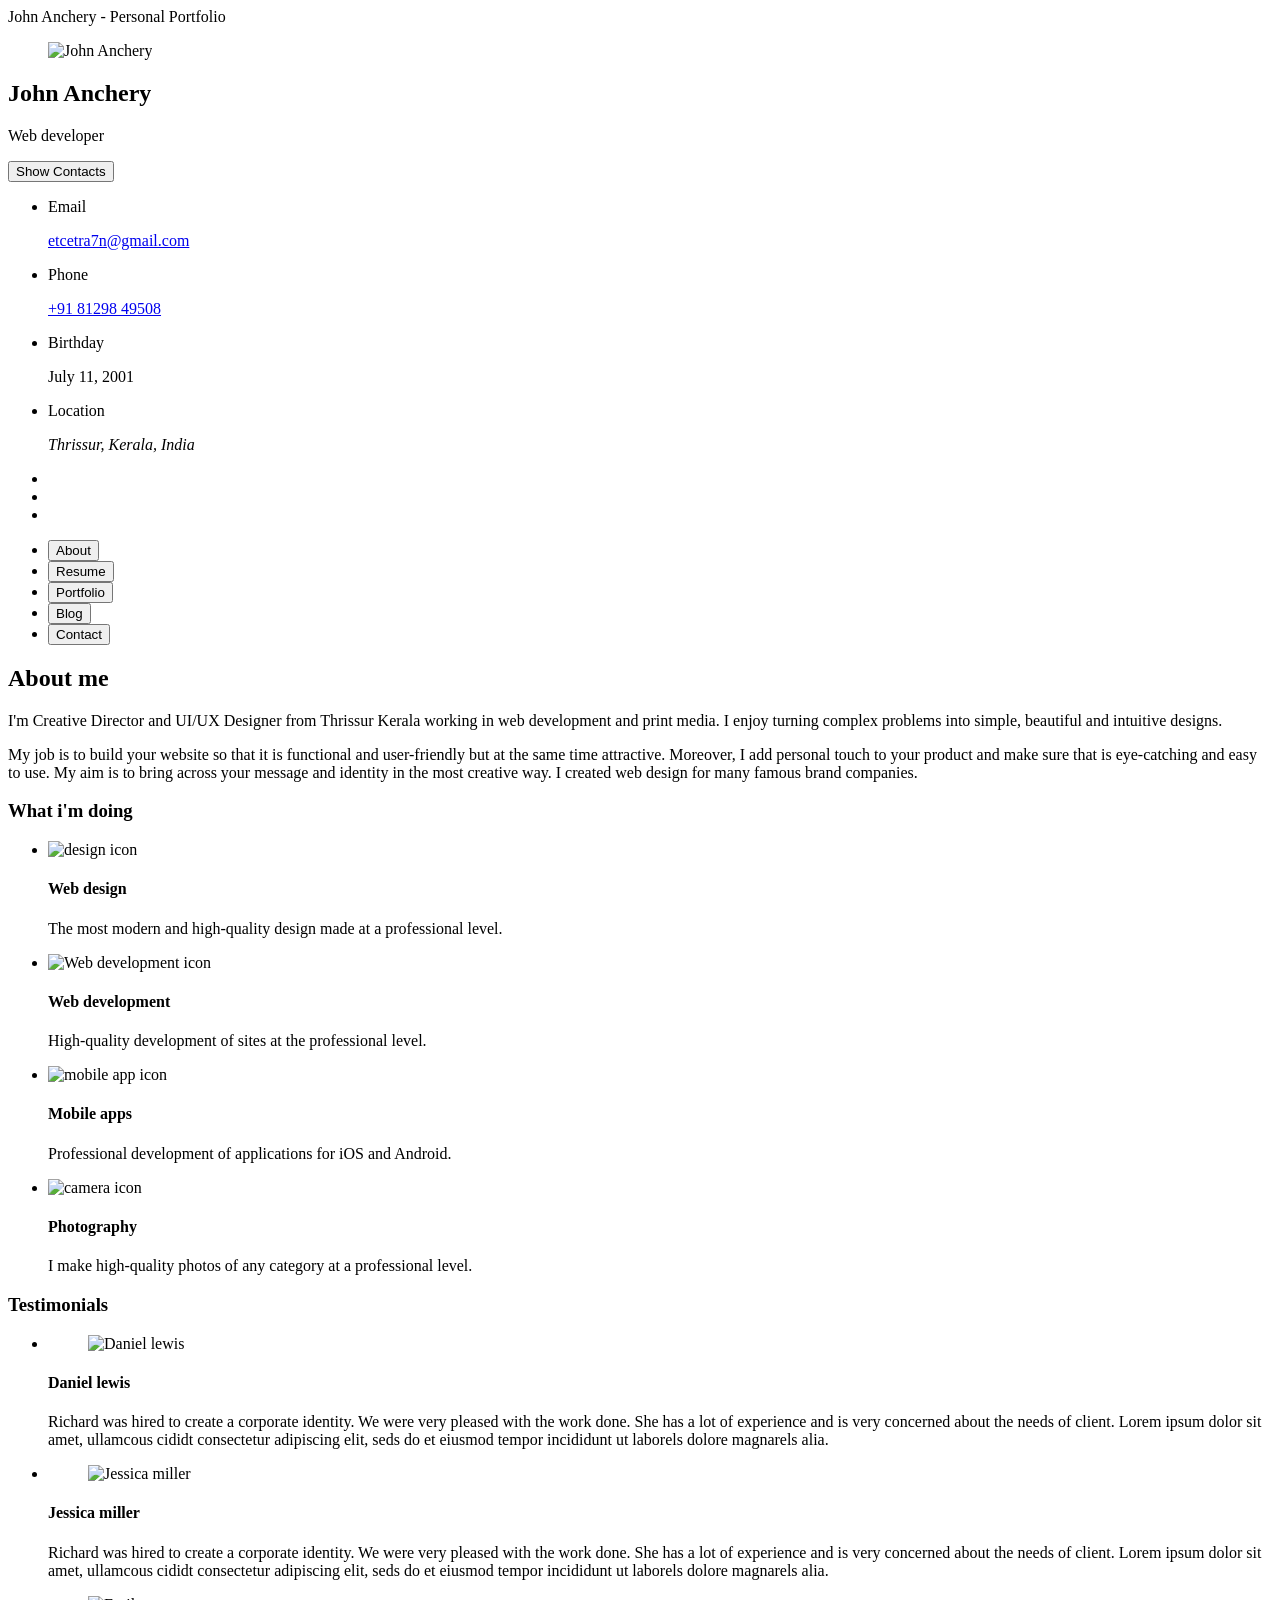
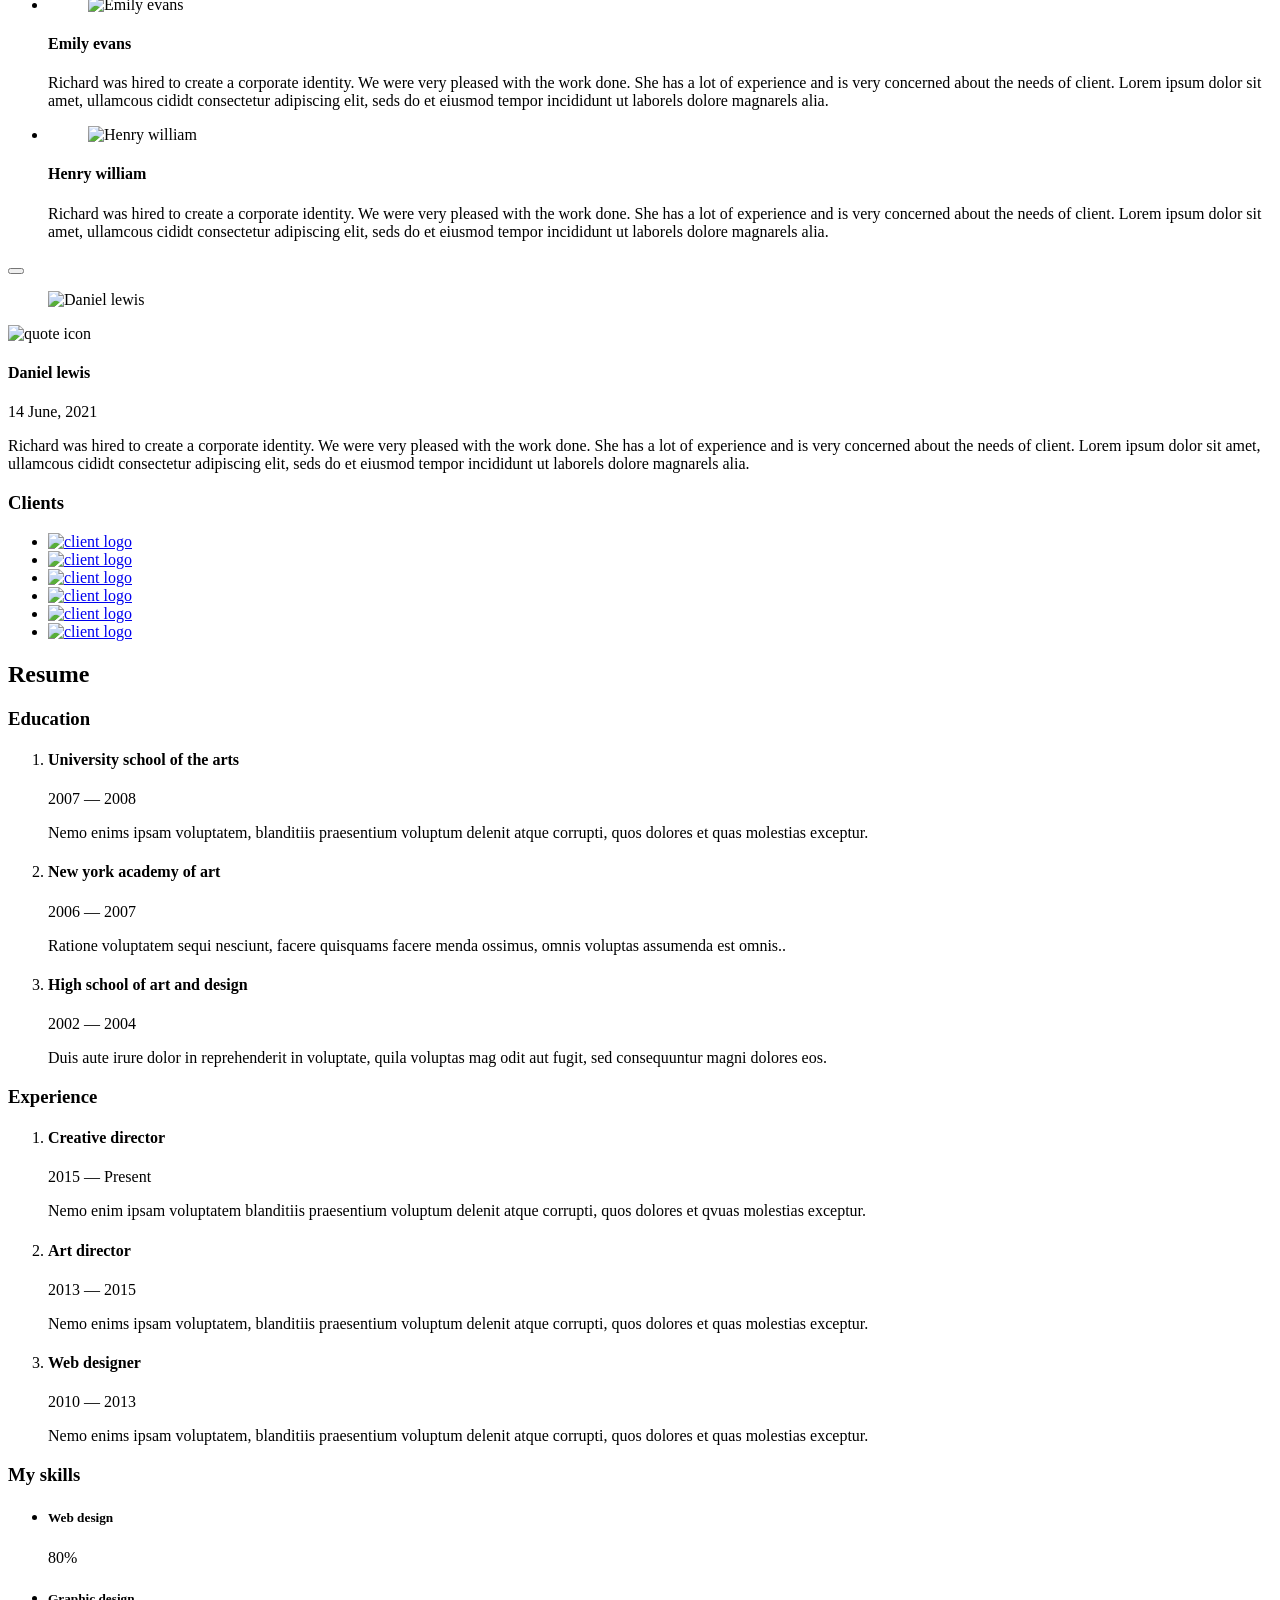
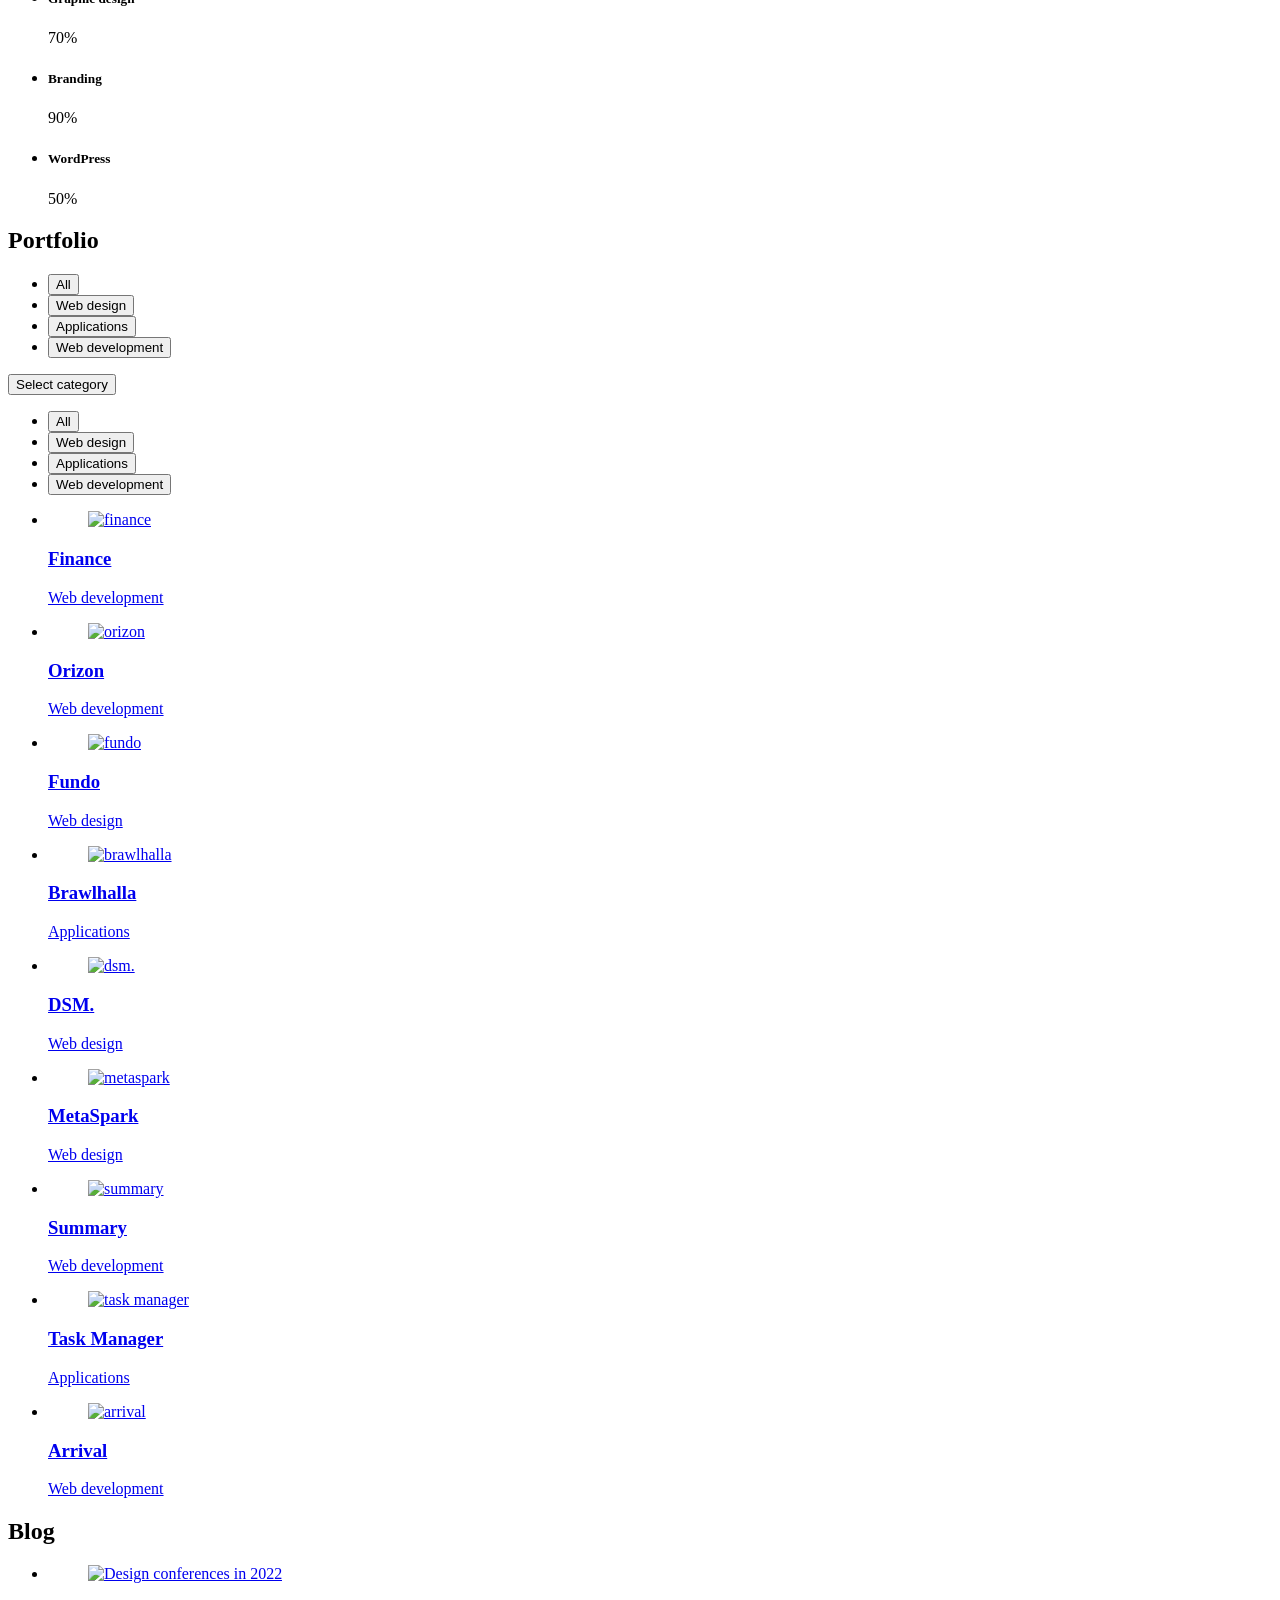
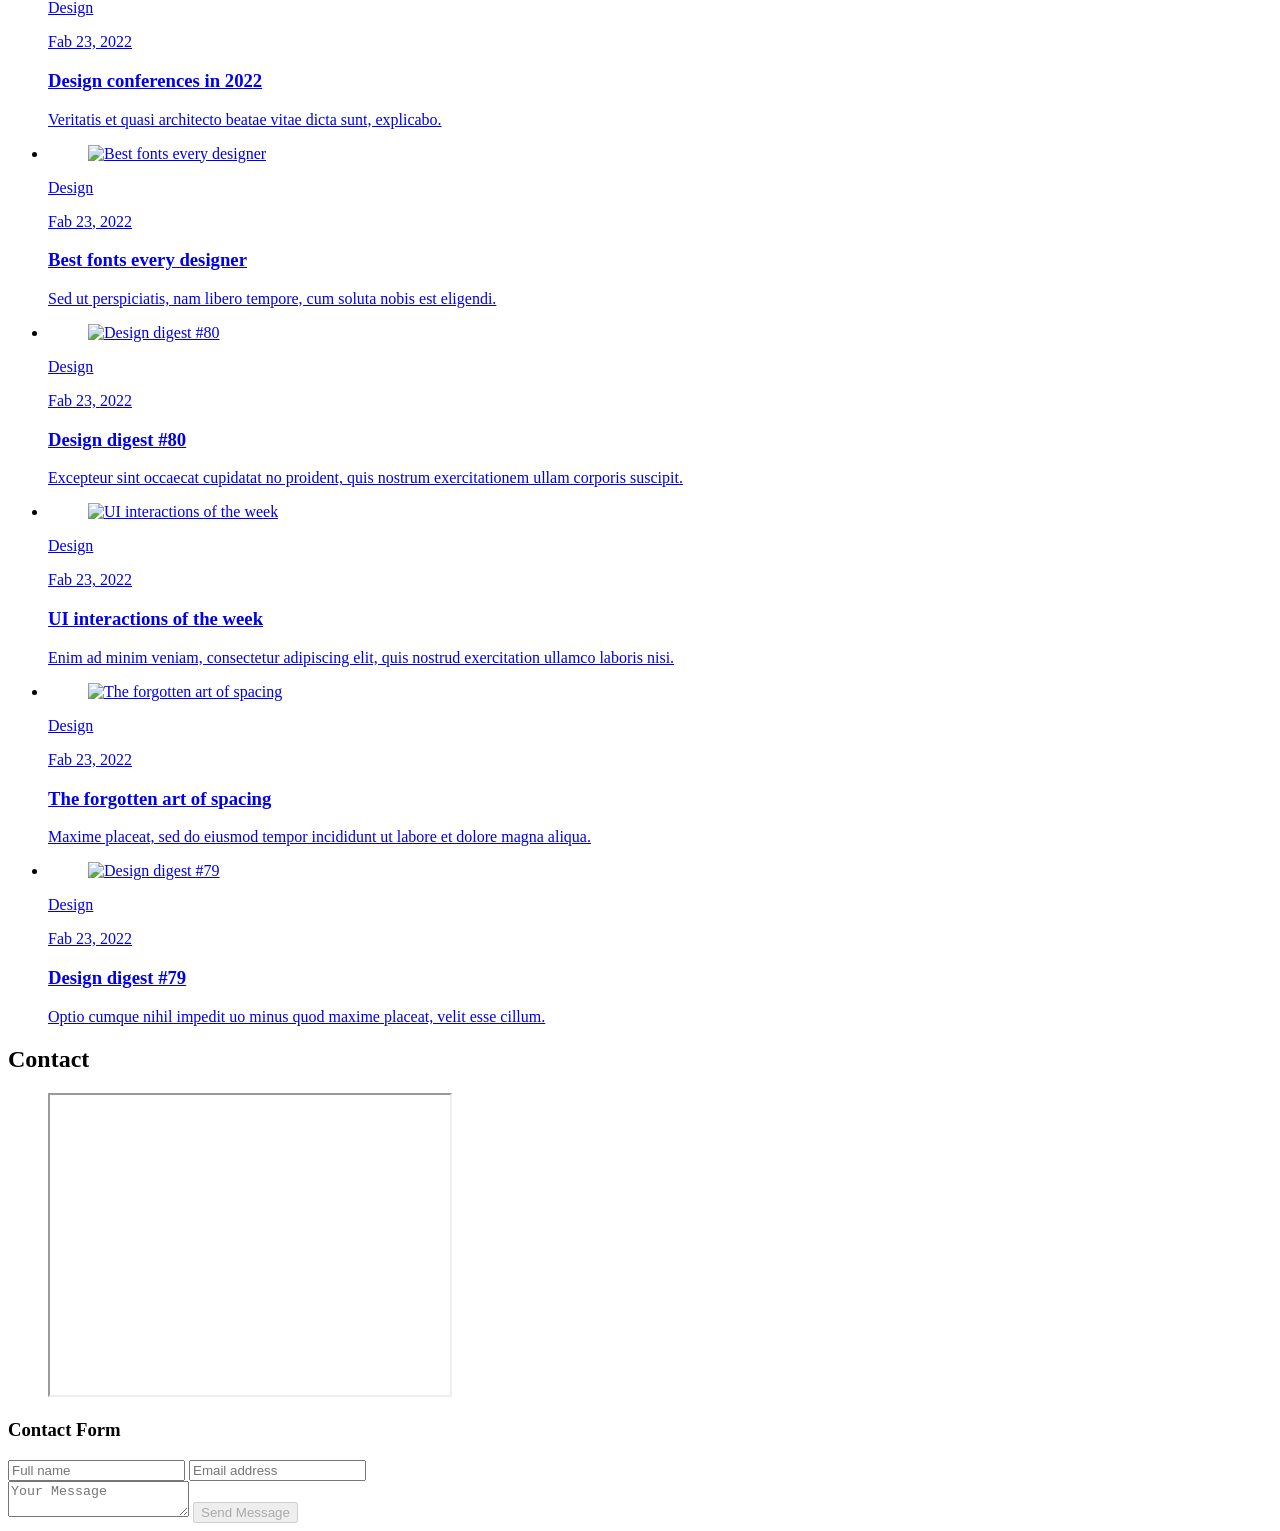
==== index.html @ 8bec283c "Update index.html" ====
<!DOCTYPE html>
<html lang="en">

<head>
  <meta charset="UTF-8">
  <meta http-equiv="X-UA-Compatible" content="IE=edge">
  <meta name="viewport" content="width=device-width, initial-scale=1.0">
  <meta name="keywords" content="John Anchery, Web developer in Thrissur, Web deveoper in Kerala"
  <title>John Anchery - Personal Portfolio</title>

  <!--
    - favicon
  -->
  <link rel="shortcut icon" href="./assets/images/logo.ico" type="image/x-icon">

  <!--
    - custom css link
  -->
  <link rel="stylesheet" href="./assets/css/style.css">

  <!--
    - google font link
  -->
  <link rel="preconnect" href="https://fonts.googleapis.com">
  <link rel="preconnect" href="https://fonts.gstatic.com" crossorigin>
  <link href="https://fonts.googleapis.com/css2?family=Poppins:wght@300;400;500;600&display=swap" rel="stylesheet">
</head>

<body>

  <!--
    - #MAIN
  -->

  <main>

    <!--
      - #SIDEBAR
    -->

    <aside class="sidebar" data-sidebar>

      <div class="sidebar-info">

        <figure class="avatar-box">
          <img src="./assets/images/my-avatar.png" alt="John Anchery" width="80">
        </figure>

        <div class="info-content">
          <h1 class="name" title="Richard hanrick">John Anchery</h1>

          <p class="title">Web developer</p>
        </div>

        <button class="info_more-btn" data-sidebar-btn>
          <span>Show Contacts</span>

          <ion-icon name="chevron-down"></ion-icon>
        </button>

      </div>

      <div class="sidebar-info_more">

        <div class="separator"></div>

        <ul class="contacts-list">

          <li class="contact-item">

            <div class="icon-box">
              <ion-icon name="mail-outline"></ion-icon>
            </div>

            <div class="contact-info">
              <p class="contact-title">Email</p>

              <a href="mailto:richard@example.com" class="contact-link">etcetra7n@gmail.com</a>
            </div>

          </li>

          <li class="contact-item">

            <div class="icon-box">
              <ion-icon name="phone-portrait-outline"></ion-icon>
            </div>

            <div class="contact-info">
              <p class="contact-title">Phone</p>

              <a href="tel:+12133522795" class="contact-link">+91 81298 49508</a>
            </div>

          </li>

          <li class="contact-item">

            <div class="icon-box">
              <ion-icon name="calendar-outline"></ion-icon>
            </div>

            <div class="contact-info">
              <p class="contact-title">Birthday</p>

              <time datetime="1982-06-23">July 11, 2001</time>
            </div>

          </li>

          <li class="contact-item">

            <div class="icon-box">
              <ion-icon name="location-outline"></ion-icon>
            </div>

            <div class="contact-info">
              <p class="contact-title">Location</p>

              <address>Thrissur, Kerala, India</address>
            </div>

          </li>

        </ul>

        <div class="separator"></div>

        <ul class="social-list">

          <li class="social-item">
            <a href="#" class="social-link">
              <ion-icon name="logo-facebook"></ion-icon>
            </a>
          </li>

          <li class="social-item">
            <a href="https://x.com/etcetra7n" class="social-link">
              <ion-icon name="logo-twitter"></ion-icon>
            </a>
          </li>

          <li class="social-item">
            <a href="https://instagram.com/etcetra7n" class="social-link">
              <ion-icon name="logo-instagram"></ion-icon>
            </a>
          </li>

        </ul>

      </div>

    </aside>





    <!--
      - #main-content
    -->

    <div class="main-content">

      <!--
        - #NAVBAR
      -->

      <nav class="navbar">

        <ul class="navbar-list">

          <li class="navbar-item">
            <button class="navbar-link  active" data-nav-link>About</button>
          </li>

          <li class="navbar-item">
            <button class="navbar-link" data-nav-link>Resume</button>
          </li>

          <li class="navbar-item">
            <button class="navbar-link" data-nav-link>Portfolio</button>
          </li>

          <li class="navbar-item">
            <button class="navbar-link" data-nav-link>Blog</button>
          </li>

          <li class="navbar-item">
            <button class="navbar-link" data-nav-link>Contact</button>
          </li>

        </ul>

      </nav>





      <!--
        - #ABOUT
      -->

      <article class="about  active" data-page="about">

        <header>
          <h2 class="h2 article-title">About me</h2>
        </header>

        <section class="about-text">
          <p>
            I'm Creative Director and UI/UX Designer from Thrissur Kerala working in web development and print media.
            I enjoy
            turning complex problems into simple, beautiful and intuitive designs.
          </p>

          <p>
            My job is to build your website so that it is functional and user-friendly but at the same time attractive.
            Moreover, I
            add personal touch to your product and make sure that is eye-catching and easy to use. My aim is to bring
            across your
            message and identity in the most creative way. I created web design for many famous brand companies.
          </p>
        </section>


        <!--
          - service
        -->

        <section class="service">

          <h3 class="h3 service-title">What i'm doing</h3>

          <ul class="service-list">

            <li class="service-item">

              <div class="service-icon-box">
                <img src="./assets/images/icon-design.svg
                " alt="design icon" width="40">
              </div>

              <div class="service-content-box">
                <h4 class="h4 service-item-title">Web design</h4>

                <p class="service-item-text">
                  The most modern and high-quality design made at a professional level.
                </p>
              </div>

            </li>

            <li class="service-item">

              <div class="service-icon-box">
                <img src="./assets/images/icon-dev.svg" alt="Web development icon" width="40">
              </div>

              <div class="service-content-box">
                <h4 class="h4 service-item-title">Web development</h4>

                <p class="service-item-text">
                  High-quality development of sites at the professional level.
                </p>
              </div>

            </li>

            <li class="service-item">

              <div class="service-icon-box">
                <img src="./assets/images/icon-app.svg" alt="mobile app icon" width="40">
              </div>

              <div class="service-content-box">
                <h4 class="h4 service-item-title">Mobile apps</h4>

                <p class="service-item-text">
                  Professional development of applications for iOS and Android.
                </p>
              </div>

            </li>

            <li class="service-item">

              <div class="service-icon-box">
                <img src="./assets/images/icon-photo.svg" alt="camera icon" width="40">
              </div>

              <div class="service-content-box">
                <h4 class="h4 service-item-title">Photography</h4>

                <p class="service-item-text">
                  I make high-quality photos of any category at a professional level.
                </p>
              </div>

            </li>

          </ul>

        </section>


        <!--
          - testimonials
        -->

        <section class="testimonials">

          <h3 class="h3 testimonials-title">Testimonials</h3>

          <ul class="testimonials-list has-scrollbar">

            <li class="testimonials-item">
              <div class="content-card" data-testimonials-item>

                <figure class="testimonials-avatar-box">
                  <img src="./assets/images/avatar-1.png" alt="Daniel lewis" width="60" data-testimonials-avatar>
                </figure>

                <h4 class="h4 testimonials-item-title" data-testimonials-title>Daniel lewis</h4>

                <div class="testimonials-text" data-testimonials-text>
                  <p>
                    Richard was hired to create a corporate identity. We were very pleased with the work done. She has a
                    lot of experience
                    and is very concerned about the needs of client. Lorem ipsum dolor sit amet, ullamcous cididt
                    consectetur adipiscing
                    elit, seds do et eiusmod tempor incididunt ut laborels dolore magnarels alia.
                  </p>
                </div>

              </div>
            </li>

            <li class="testimonials-item">
              <div class="content-card" data-testimonials-item>

                <figure class="testimonials-avatar-box">
                  <img src="./assets/images/avatar-2.png" alt="Jessica miller" width="60" data-testimonials-avatar>
                </figure>

                <h4 class="h4 testimonials-item-title" data-testimonials-title>Jessica miller</h4>

                <div class="testimonials-text" data-testimonials-text>
                  <p>
                    Richard was hired to create a corporate identity. We were very pleased with the work done. She has a
                    lot of experience
                    and is very concerned about the needs of client. Lorem ipsum dolor sit amet, ullamcous cididt
                    consectetur adipiscing
                    elit, seds do et eiusmod tempor incididunt ut laborels dolore magnarels alia.
                  </p>
                </div>

              </div>
            </li>

            <li class="testimonials-item">
              <div class="content-card" data-testimonials-item>

                <figure class="testimonials-avatar-box">
                  <img src="./assets/images/avatar-3.png" alt="Emily evans" width="60" data-testimonials-avatar>
                </figure>

                <h4 class="h4 testimonials-item-title" data-testimonials-title>Emily evans</h4>

                <div class="testimonials-text" data-testimonials-text>
                  <p>
                    Richard was hired to create a corporate identity. We were very pleased with the work done. She has a
                    lot of experience
                    and is very concerned about the needs of client. Lorem ipsum dolor sit amet, ullamcous cididt
                    consectetur adipiscing
                    elit, seds do et eiusmod tempor incididunt ut laborels dolore magnarels alia.
                  </p>
                </div>

              </div>
            </li>

            <li class="testimonials-item">
              <div class="content-card" data-testimonials-item>

                <figure class="testimonials-avatar-box">
                  <img src="./assets/images/avatar-4.png" alt="Henry william" width="60" data-testimonials-avatar>
                </figure>

                <h4 class="h4 testimonials-item-title" data-testimonials-title>Henry william</h4>

                <div class="testimonials-text" data-testimonials-text>
                  <p>
                    Richard was hired to create a corporate identity. We were very pleased with the work done. She has a
                    lot of experience
                    and is very concerned about the needs of client. Lorem ipsum dolor sit amet, ullamcous cididt
                    consectetur adipiscing
                    elit, seds do et eiusmod tempor incididunt ut laborels dolore magnarels alia.
                  </p>
                </div>

              </div>
            </li>

          </ul>

        </section>


        <!--
          - testimonials modal
        -->

        <div class="modal-container" data-modal-container>

          <div class="overlay" data-overlay></div>

          <section class="testimonials-modal">

            <button class="modal-close-btn" data-modal-close-btn>
              <ion-icon name="close-outline"></ion-icon>
            </button>

            <div class="modal-img-wrapper">
              <figure class="modal-avatar-box">
                <img src="./assets/images/avatar-1.png" alt="Daniel lewis" width="80" data-modal-img>
              </figure>

              <img src="./assets/images/icon-quote.svg" alt="quote icon">
            </div>

            <div class="modal-content">

              <h4 class="h3 modal-title" data-modal-title>Daniel lewis</h4>

              <time datetime="2021-06-14">14 June, 2021</time>

              <div data-modal-text>
                <p>
                  Richard was hired to create a corporate identity. We were very pleased with the work done. She has a
                  lot of experience
                  and is very concerned about the needs of client. Lorem ipsum dolor sit amet, ullamcous cididt
                  consectetur adipiscing
                  elit, seds do et eiusmod tempor incididunt ut laborels dolore magnarels alia.
                </p>
              </div>

            </div>

          </section>

        </div>


        <!--
          - clients
        -->

        <section class="clients">

          <h3 class="h3 clients-title">Clients</h3>

          <ul class="clients-list has-scrollbar">

            <li class="clients-item">
              <a href="#">
                <img src="./assets/images/logo-1-color.png" alt="client logo">
              </a>
            </li>

            <li class="clients-item">
              <a href="#">
                <img src="./assets/images/logo-2-color.png" alt="client logo">
              </a>
            </li>

            <li class="clients-item">
              <a href="#">
                <img src="./assets/images/logo-3-color.png" alt="client logo">
              </a>
            </li>

            <li class="clients-item">
              <a href="#">
                <img src="./assets/images/logo-4-color.png" alt="client logo">
              </a>
            </li>

            <li class="clients-item">
              <a href="#">
                <img src="./assets/images/logo-5-color.png" alt="client logo">
              </a>
            </li>

            <li class="clients-item">
              <a href="#">
                <img src="./assets/images/logo-6-color.png" alt="client logo">
              </a>
            </li>

          </ul>

        </section>

      </article>





      <!--
        - #RESUME
      -->

      <article class="resume" data-page="resume">

        <header>
          <h2 class="h2 article-title">Resume</h2>
        </header>

        <section class="timeline">

          <div class="title-wrapper">
            <div class="icon-box">
              <ion-icon name="book-outline"></ion-icon>
            </div>

            <h3 class="h3">Education</h3>
          </div>

          <ol class="timeline-list">

            <li class="timeline-item">

              <h4 class="h4 timeline-item-title">University school of the arts</h4>

              <span>2007 — 2008</span>

              <p class="timeline-text">
                Nemo enims ipsam voluptatem, blanditiis praesentium voluptum delenit atque corrupti, quos dolores et
                quas molestias
                exceptur.
              </p>

            </li>

            <li class="timeline-item">

              <h4 class="h4 timeline-item-title">New york academy of art</h4>

              <span>2006 — 2007</span>

              <p class="timeline-text">
                Ratione voluptatem sequi nesciunt, facere quisquams facere menda ossimus, omnis voluptas assumenda est
                omnis..
              </p>

            </li>

            <li class="timeline-item">

              <h4 class="h4 timeline-item-title">High school of art and design</h4>

              <span>2002 — 2004</span>

              <p class="timeline-text">
                Duis aute irure dolor in reprehenderit in voluptate, quila voluptas mag odit aut fugit, sed consequuntur
                magni dolores
                eos.
              </p>

            </li>

          </ol>

        </section>

        <section class="timeline">

          <div class="title-wrapper">
            <div class="icon-box">
              <ion-icon name="book-outline"></ion-icon>
            </div>

            <h3 class="h3">Experience</h3>
          </div>

          <ol class="timeline-list">

            <li class="timeline-item">

              <h4 class="h4 timeline-item-title">Creative director</h4>

              <span>2015 — Present</span>

              <p class="timeline-text">
                Nemo enim ipsam voluptatem blanditiis praesentium voluptum delenit atque corrupti, quos dolores et qvuas
                molestias
                exceptur.
              </p>

            </li>

            <li class="timeline-item">

              <h4 class="h4 timeline-item-title">Art director</h4>

              <span>2013 — 2015</span>

              <p class="timeline-text">
                Nemo enims ipsam voluptatem, blanditiis praesentium voluptum delenit atque corrupti, quos dolores et
                quas molestias
                exceptur.
              </p>

            </li>

            <li class="timeline-item">

              <h4 class="h4 timeline-item-title">Web designer</h4>

              <span>2010 — 2013</span>

              <p class="timeline-text">
                Nemo enims ipsam voluptatem, blanditiis praesentium voluptum delenit atque corrupti, quos dolores et
                quas molestias
                exceptur.
              </p>

            </li>

          </ol>

        </section>

        <section class="skill">

          <h3 class="h3 skills-title">My skills</h3>

          <ul class="skills-list content-card">

            <li class="skills-item">

              <div class="title-wrapper">
                <h5 class="h5">Web design</h5>
                <data value="80">80%</data>
              </div>

              <div class="skill-progress-bg">
                <div class="skill-progress-fill" style="width: 80%;"></div>
              </div>

            </li>

            <li class="skills-item">

              <div class="title-wrapper">
                <h5 class="h5">Graphic design</h5>
                <data value="70">70%</data>
              </div>

              <div class="skill-progress-bg">
                <div class="skill-progress-fill" style="width: 70%;"></div>
              </div>

            </li>

            <li class="skills-item">

              <div class="title-wrapper">
                <h5 class="h5">Branding</h5>
                <data value="90">90%</data>
              </div>

              <div class="skill-progress-bg">
                <div class="skill-progress-fill" style="width: 90%;"></div>
              </div>

            </li>

            <li class="skills-item">

              <div class="title-wrapper">
                <h5 class="h5">WordPress</h5>
                <data value="50">50%</data>
              </div>

              <div class="skill-progress-bg">
                <div class="skill-progress-fill" style="width: 50%;"></div>
              </div>

            </li>

          </ul>

        </section>

      </article>





      <!--
        - #PORTFOLIO
      -->

      <article class="portfolio" data-page="portfolio">

        <header>
          <h2 class="h2 article-title">Portfolio</h2>
        </header>

        <section class="projects">

          <ul class="filter-list">

            <li class="filter-item">
              <button class="active" data-filter-btn>All</button>
            </li>

            <li class="filter-item">
              <button data-filter-btn>Web design</button>
            </li>

            <li class="filter-item">
              <button data-filter-btn>Applications</button>
            </li>

            <li class="filter-item">
              <button data-filter-btn>Web development</button>
            </li>

          </ul>

          <div class="filter-select-box">

            <button class="filter-select" data-select>

              <div class="select-value" data-selecct-value>Select category</div>

              <div class="select-icon">
                <ion-icon name="chevron-down"></ion-icon>
              </div>

            </button>

            <ul class="select-list">

              <li class="select-item">
                <button data-select-item>All</button>
              </li>

              <li class="select-item">
                <button data-select-item>Web design</button>
              </li>

              <li class="select-item">
                <button data-select-item>Applications</button>
              </li>

              <li class="select-item">
                <button data-select-item>Web development</button>
              </li>

            </ul>

          </div>

          <ul class="project-list">

            <li class="project-item  active" data-filter-item data-category="web development">
              <a href="#">

                <figure class="project-img">
                  <div class="project-item-icon-box">
                    <ion-icon name="eye-outline"></ion-icon>
                  </div>

                  <img src="./assets/images/project-1.jpg" alt="finance" loading="lazy">
                </figure>

                <h3 class="project-title">Finance</h3>

                <p class="project-category">Web development</p>

              </a>
            </li>

            <li class="project-item  active" data-filter-item data-category="web development">
              <a href="#">

                <figure class="project-img">
                  <div class="project-item-icon-box">
                    <ion-icon name="eye-outline"></ion-icon>
                  </div>

                  <img src="./assets/images/project-2.png" alt="orizon" loading="lazy">
                </figure>

                <h3 class="project-title">Orizon</h3>

                <p class="project-category">Web development</p>

              </a>
            </li>

            <li class="project-item  active" data-filter-item data-category="web design">
              <a href="#">

                <figure class="project-img">
                  <div class="project-item-icon-box">
                    <ion-icon name="eye-outline"></ion-icon>
                  </div>

                  <img src="./assets/images/project-3.jpg" alt="fundo" loading="lazy">
                </figure>

                <h3 class="project-title">Fundo</h3>

                <p class="project-category">Web design</p>

              </a>
            </li>

            <li class="project-item  active" data-filter-item data-category="applications">
              <a href="#">

                <figure class="project-img">
                  <div class="project-item-icon-box">
                    <ion-icon name="eye-outline"></ion-icon>
                  </div>

                  <img src="./assets/images/project-4.png" alt="brawlhalla" loading="lazy">
                </figure>

                <h3 class="project-title">Brawlhalla</h3>

                <p class="project-category">Applications</p>

              </a>
            </li>

            <li class="project-item  active" data-filter-item data-category="web design">
              <a href="#">

                <figure class="project-img">
                  <div class="project-item-icon-box">
                    <ion-icon name="eye-outline"></ion-icon>
                  </div>

                  <img src="./assets/images/project-5.png" alt="dsm." loading="lazy">
                </figure>

                <h3 class="project-title">DSM.</h3>

                <p class="project-category">Web design</p>

              </a>
            </li>

            <li class="project-item  active" data-filter-item data-category="web design">
              <a href="#">

                <figure class="project-img">
                  <div class="project-item-icon-box">
                    <ion-icon name="eye-outline"></ion-icon>
                  </div>

                  <img src="./assets/images/project-6.png" alt="metaspark" loading="lazy">
                </figure>

                <h3 class="project-title">MetaSpark</h3>

                <p class="project-category">Web design</p>

              </a>
            </li>

            <li class="project-item  active" data-filter-item data-category="web development">
              <a href="#">

                <figure class="project-img">
                  <div class="project-item-icon-box">
                    <ion-icon name="eye-outline"></ion-icon>
                  </div>

                  <img src="./assets/images/project-7.png" alt="summary" loading="lazy">
                </figure>

                <h3 class="project-title">Summary</h3>

                <p class="project-category">Web development</p>

              </a>
            </li>

            <li class="project-item  active" data-filter-item data-category="applications">
              <a href="#">

                <figure class="project-img">
                  <div class="project-item-icon-box">
                    <ion-icon name="eye-outline"></ion-icon>
                  </div>

                  <img src="./assets/images/project-8.jpg" alt="task manager" loading="lazy">
                </figure>

                <h3 class="project-title">Task Manager</h3>

                <p class="project-category">Applications</p>

              </a>
            </li>

            <li class="project-item  active" data-filter-item data-category="web development">
              <a href="#">

                <figure class="project-img">
                  <div class="project-item-icon-box">
                    <ion-icon name="eye-outline"></ion-icon>
                  </div>

                  <img src="./assets/images/project-9.png" alt="arrival" loading="lazy">
                </figure>

                <h3 class="project-title">Arrival</h3>

                <p class="project-category">Web development</p>

              </a>
            </li>

          </ul>

        </section>

      </article>





      <!--
        - #BLOG
      -->

      <article class="blog" data-page="blog">

        <header>
          <h2 class="h2 article-title">Blog</h2>
        </header>

        <section class="blog-posts">

          <ul class="blog-posts-list">

            <li class="blog-post-item">
              <a href="#">

                <figure class="blog-banner-box">
                  <img src="./assets/images/blog-1.jpg" alt="Design conferences in 2022" loading="lazy">
                </figure>

                <div class="blog-content">

                  <div class="blog-meta">
                    <p class="blog-category">Design</p>

                    <span class="dot"></span>

                    <time datetime="2022-02-23">Fab 23, 2022</time>
                  </div>

                  <h3 class="h3 blog-item-title">Design conferences in 2022</h3>

                  <p class="blog-text">
                    Veritatis et quasi architecto beatae vitae dicta sunt, explicabo.
                  </p>

                </div>

              </a>
            </li>

            <li class="blog-post-item">
              <a href="#">

                <figure class="blog-banner-box">
                  <img src="./assets/images/blog-2.jpg" alt="Best fonts every designer" loading="lazy">
                </figure>

                <div class="blog-content">

                  <div class="blog-meta">
                    <p class="blog-category">Design</p>

                    <span class="dot"></span>

                    <time datetime="2022-02-23">Fab 23, 2022</time>
                  </div>

                  <h3 class="h3 blog-item-title">Best fonts every designer</h3>

                  <p class="blog-text">
                    Sed ut perspiciatis, nam libero tempore, cum soluta nobis est eligendi.
                  </p>

                </div>

              </a>
            </li>

            <li class="blog-post-item">
              <a href="#">

                <figure class="blog-banner-box">
                  <img src="./assets/images/blog-3.jpg" alt="Design digest #80" loading="lazy">
                </figure>

                <div class="blog-content">

                  <div class="blog-meta">
                    <p class="blog-category">Design</p>

                    <span class="dot"></span>

                    <time datetime="2022-02-23">Fab 23, 2022</time>
                  </div>

                  <h3 class="h3 blog-item-title">Design digest #80</h3>

                  <p class="blog-text">
                    Excepteur sint occaecat cupidatat no proident, quis nostrum exercitationem ullam corporis suscipit.
                  </p>

                </div>

              </a>
            </li>

            <li class="blog-post-item">
              <a href="#">

                <figure class="blog-banner-box">
                  <img src="./assets/images/blog-4.jpg" alt="UI interactions of the week" loading="lazy">
                </figure>

                <div class="blog-content">

                  <div class="blog-meta">
                    <p class="blog-category">Design</p>

                    <span class="dot"></span>

                    <time datetime="2022-02-23">Fab 23, 2022</time>
                  </div>

                  <h3 class="h3 blog-item-title">UI interactions of the week</h3>

                  <p class="blog-text">
                    Enim ad minim veniam, consectetur adipiscing elit, quis nostrud exercitation ullamco laboris nisi.
                  </p>

                </div>

              </a>
            </li>

            <li class="blog-post-item">
              <a href="#">

                <figure class="blog-banner-box">
                  <img src="./assets/images/blog-5.jpg" alt="The forgotten art of spacing" loading="lazy">
                </figure>

                <div class="blog-content">

                  <div class="blog-meta">
                    <p class="blog-category">Design</p>

                    <span class="dot"></span>

                    <time datetime="2022-02-23">Fab 23, 2022</time>
                  </div>

                  <h3 class="h3 blog-item-title">The forgotten art of spacing</h3>

                  <p class="blog-text">
                    Maxime placeat, sed do eiusmod tempor incididunt ut labore et dolore magna aliqua.
                  </p>

                </div>

              </a>
            </li>

            <li class="blog-post-item">
              <a href="#">

                <figure class="blog-banner-box">
                  <img src="./assets/images/blog-6.jpg" alt="Design digest #79" loading="lazy">
                </figure>

                <div class="blog-content">

                  <div class="blog-meta">
                    <p class="blog-category">Design</p>

                    <span class="dot"></span>

                    <time datetime="2022-02-23">Fab 23, 2022</time>
                  </div>

                  <h3 class="h3 blog-item-title">Design digest #79</h3>

                  <p class="blog-text">
                    Optio cumque nihil impedit uo minus quod maxime placeat, velit esse cillum.
                  </p>

                </div>

              </a>
            </li>

          </ul>

        </section>

      </article>





      <!--
        - #CONTACT
      -->

      <article class="contact" data-page="contact">

        <header>
          <h2 class="h2 article-title">Contact</h2>
        </header>

        <section class="mapbox" data-mapbox>
          <figure>
            <iframe 
              src="https://www.google.com/maps/embed?pb=!1m18!1m12!1m3!1d125531.64342413848!2d76.22325045!3d10.511387599999999!2m3!1f0!2f0!3f0!3m2!1i1024!2i768!4f13.1!3m3!1m2!1s0x3ba7ee15ed42d1bb%3A0x82e45aa016ca7db!2sThrissur%2C%20Kerala!5e0!3m2!1sen!2sin!4v1710496573463!5m2!1sen!2sin" 
              width="400" height="300" loading="lazy"
            ></iframe>
          </figure>
        </section>

        <section class="contact-form">

          <h3 class="h3 form-title">Contact Form</h3>

          <form action="#" class="form" data-form>

            <div class="input-wrapper">
              <input type="text" name="fullname" class="form-input" placeholder="Full name" required data-form-input>

              <input type="email" name="email" class="form-input" placeholder="Email address" required data-form-input>
            </div>

            <textarea name="message" class="form-input" placeholder="Your Message" required data-form-input></textarea>

            <button class="form-btn" type="submit" disabled data-form-btn>
              <ion-icon name="paper-plane"></ion-icon>
              <span>Send Message</span>
            </button>

          </form>

        </section>

      </article>

    </div>

  </main>






  <!--
    - custom js link
  -->
  <script src="./assets/js/script.js"></script>

  <!--
    - ionicon link
  -->
  <script type="module" src="https://unpkg.com/ionicons@5.5.2/dist/ionicons/ionicons.esm.js"></script>
  <script nomodule src="https://unpkg.com/ionicons@5.5.2/dist/ionicons/ionicons.js"></script>

</body>

</html>
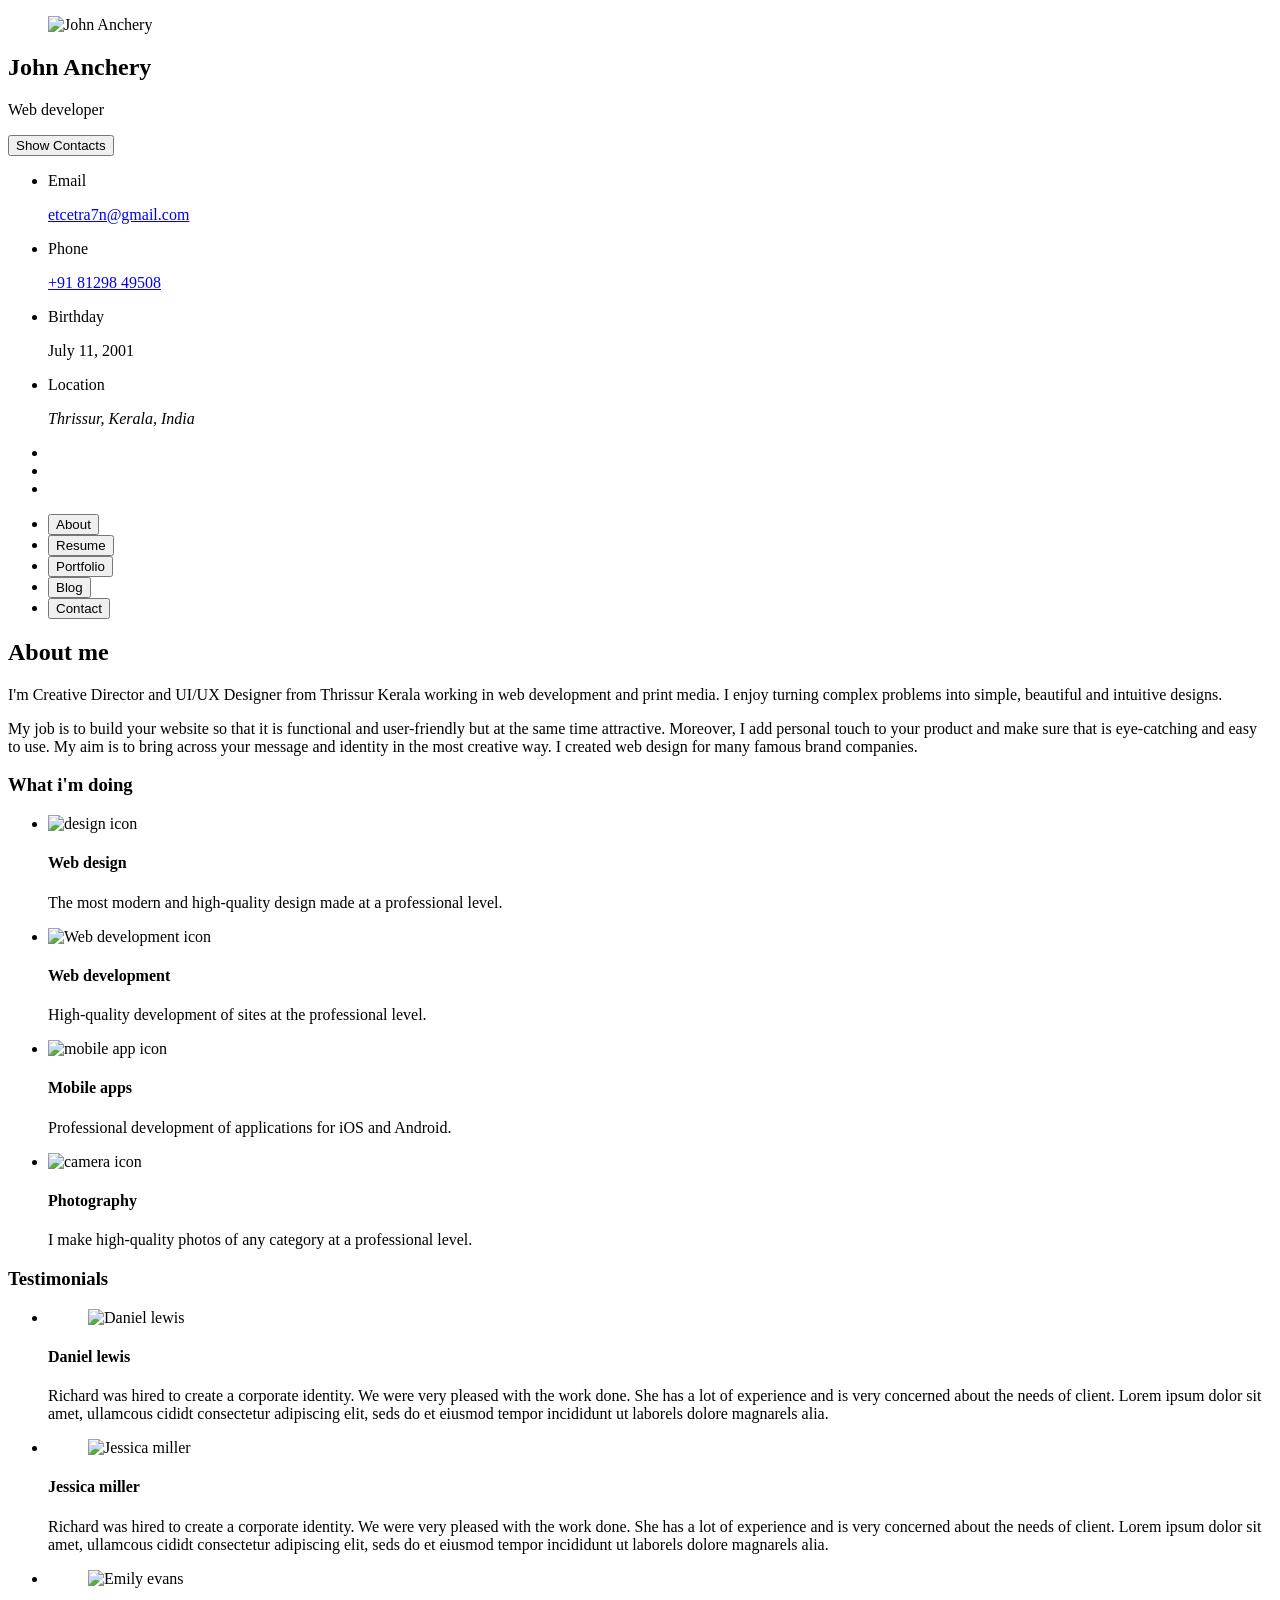
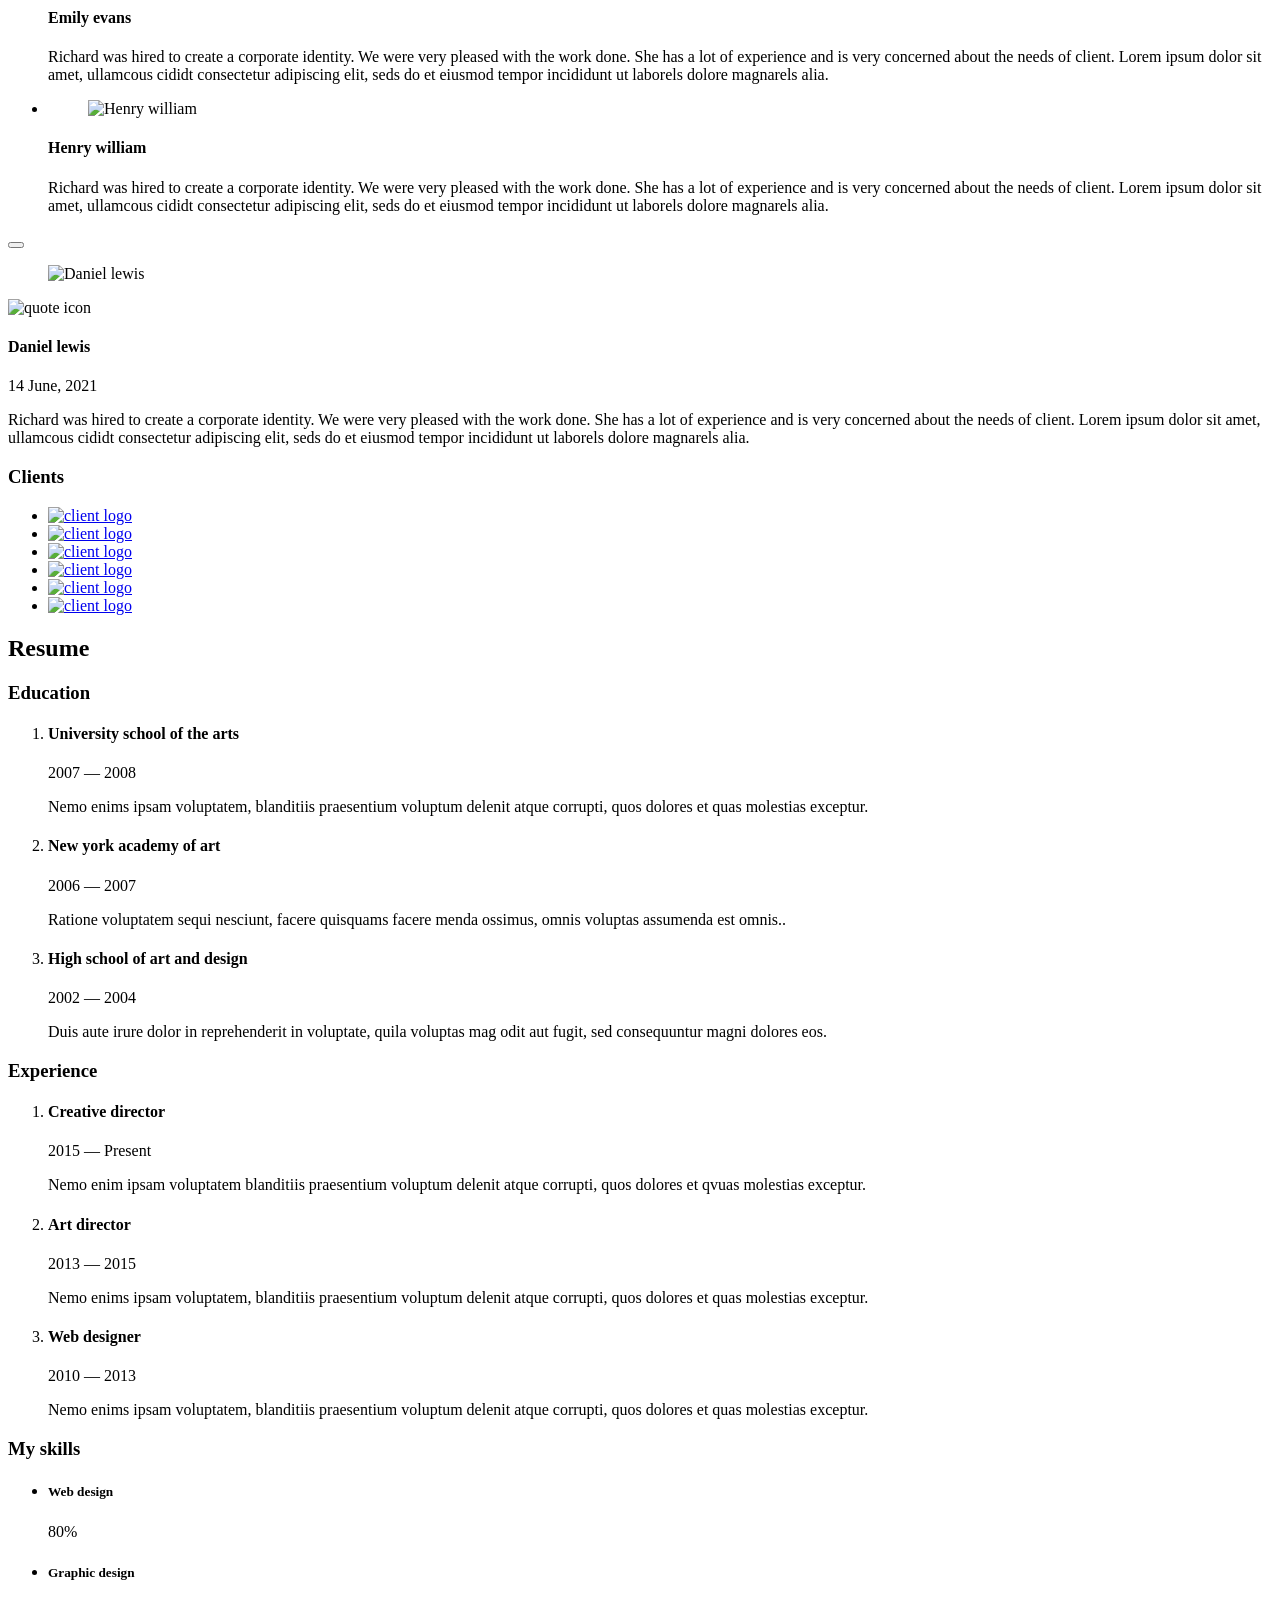
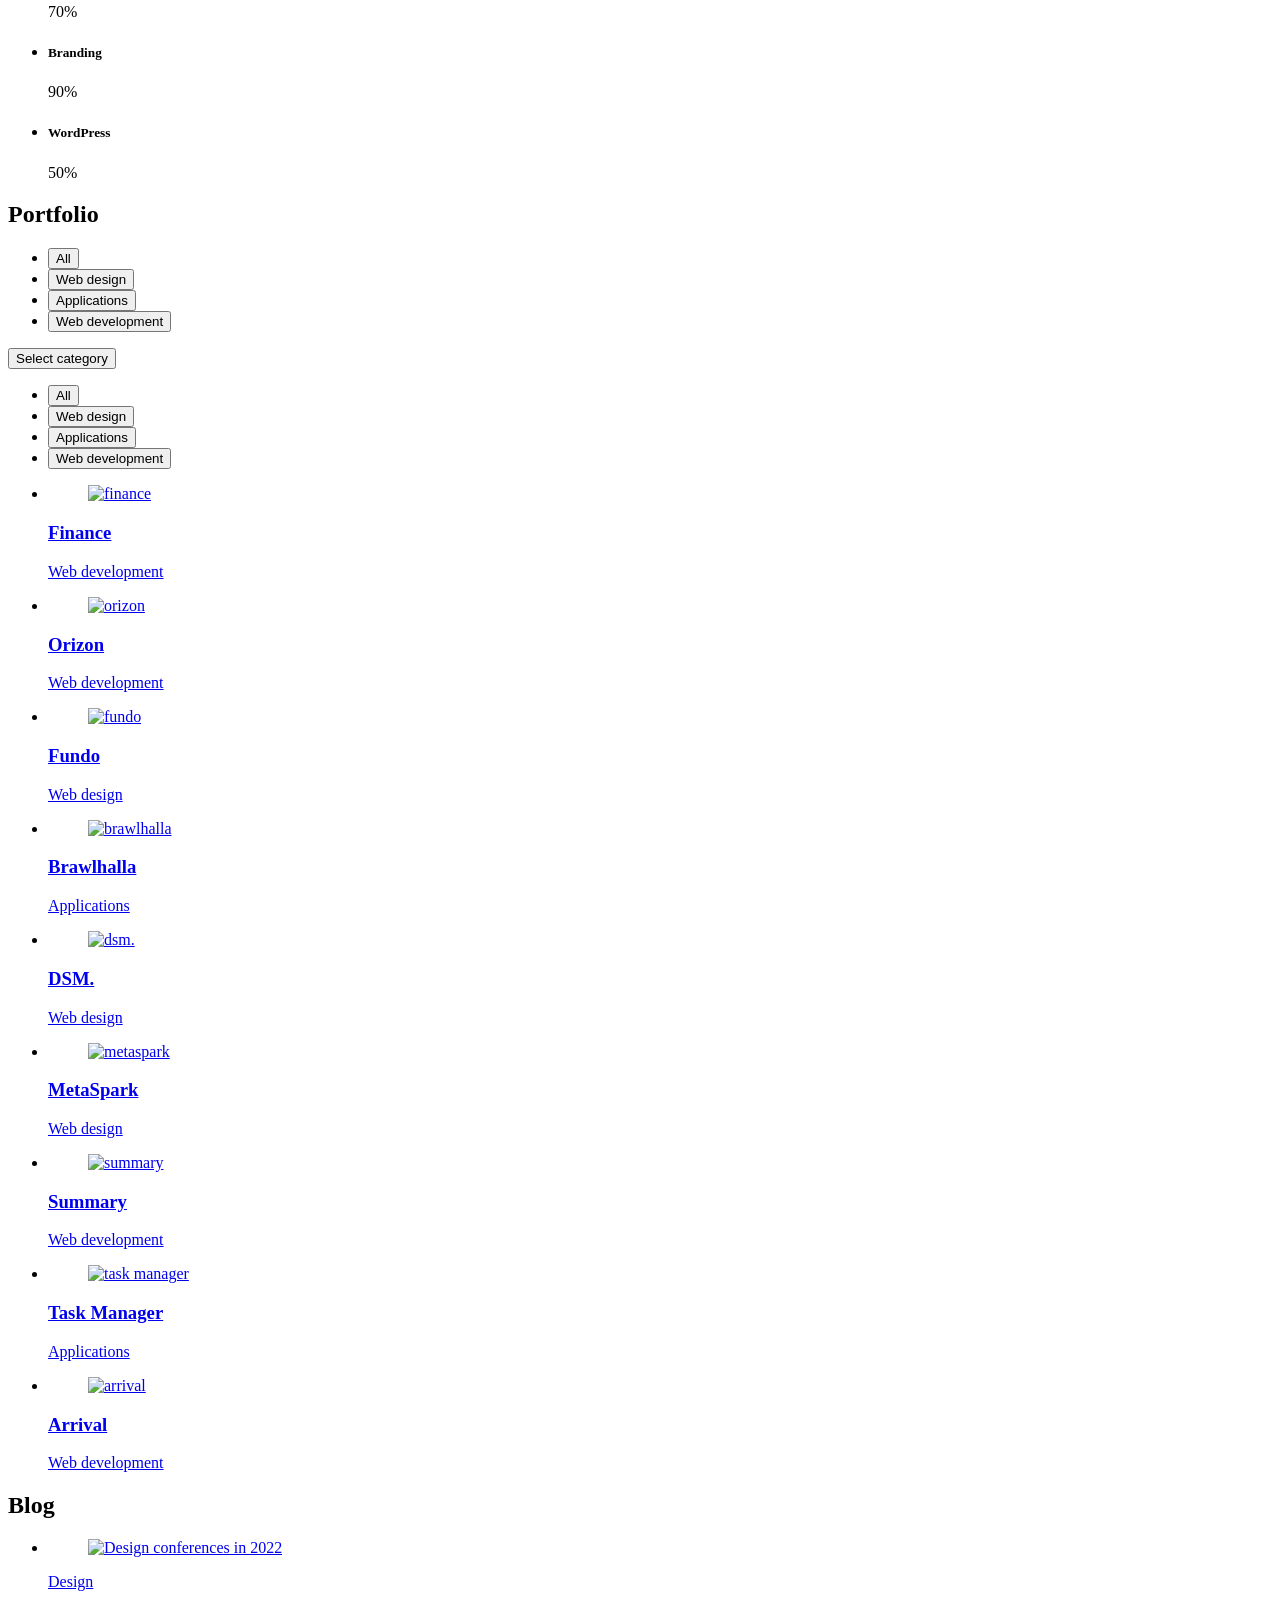
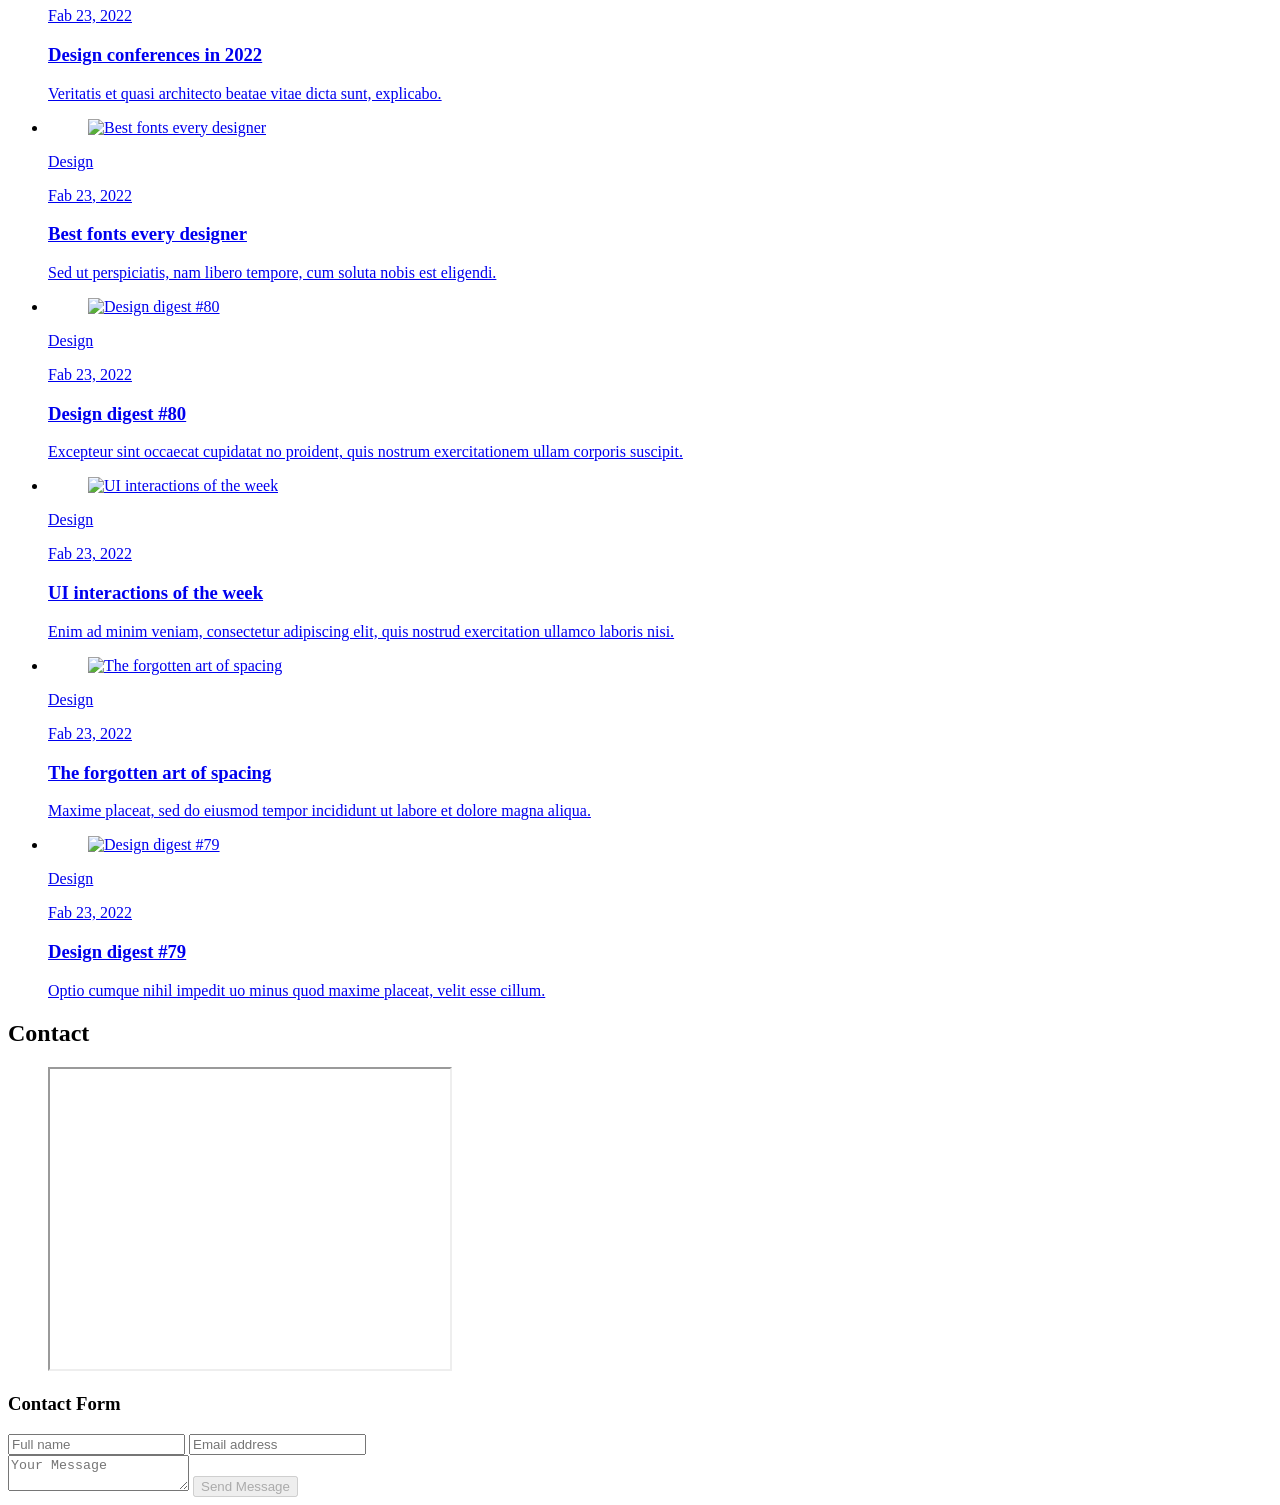
==== commit 4f1d9965: "Update index.html" ====
--- a/index.html
+++ b/index.html
@@ -5,7 +5,7 @@
   <meta charset="UTF-8">
   <meta http-equiv="X-UA-Compatible" content="IE=edge">
   <meta name="viewport" content="width=device-width, initial-scale=1.0">
-  <meta name="keywords" content="John Anchery, Web developer in Thrissur, Web deveoper in Kerala"
+  <meta name="keywords" content="John Anchery, Web developer in Thrissur, Web deveoper in Kerala">
   <title>John Anchery - Personal Portfolio</title>
 
   <!--
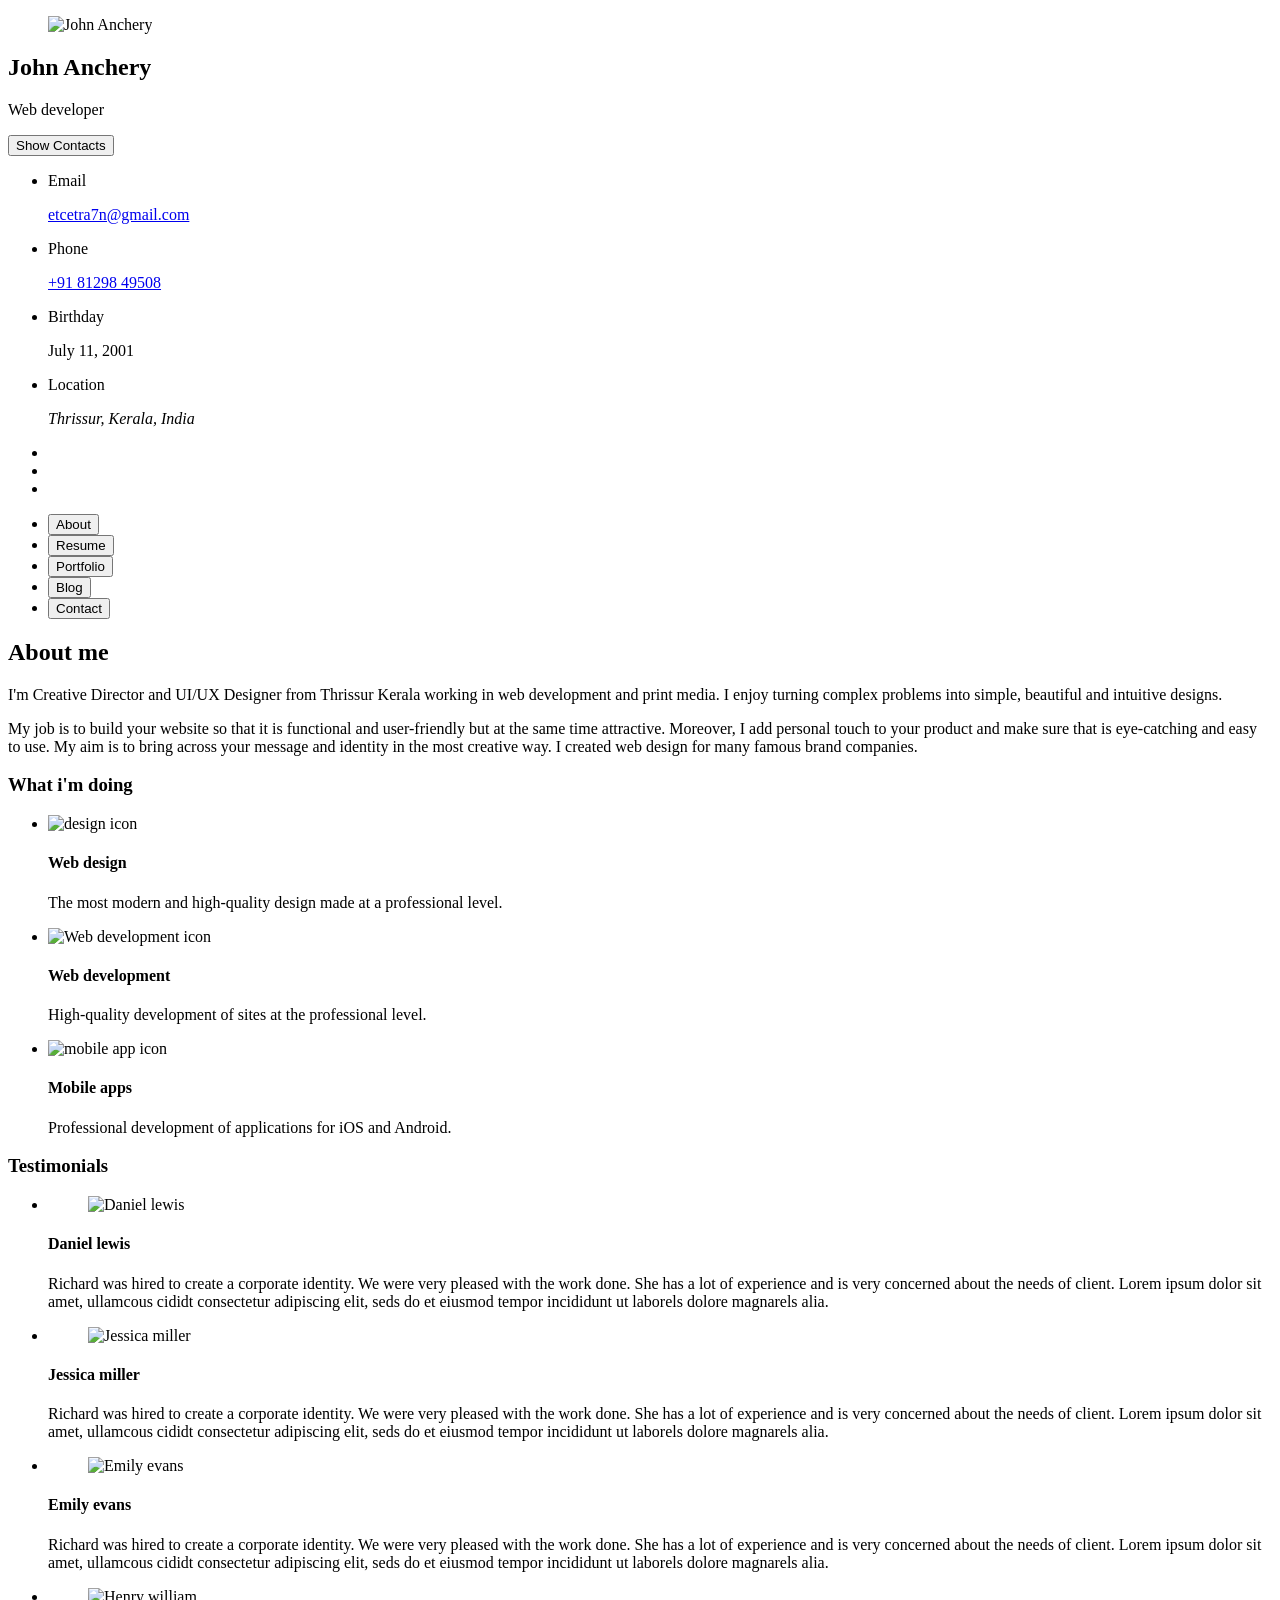
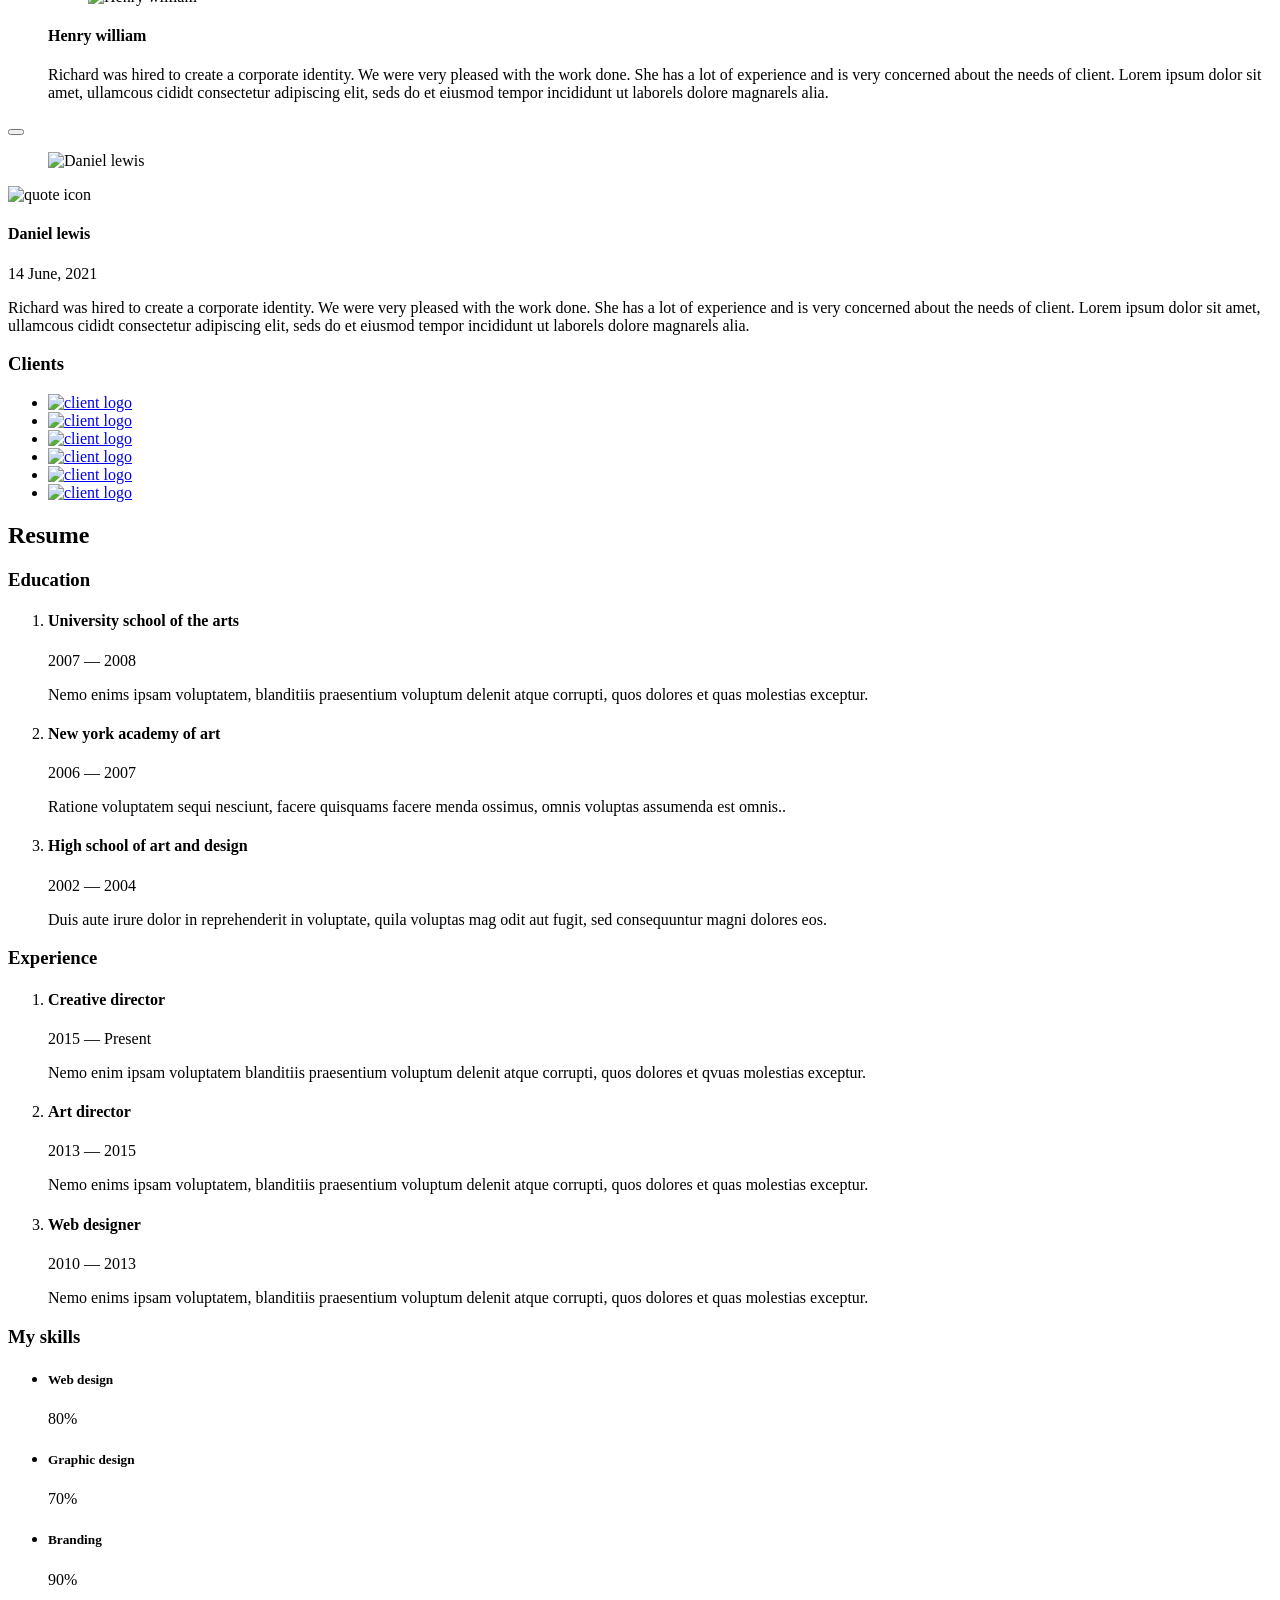
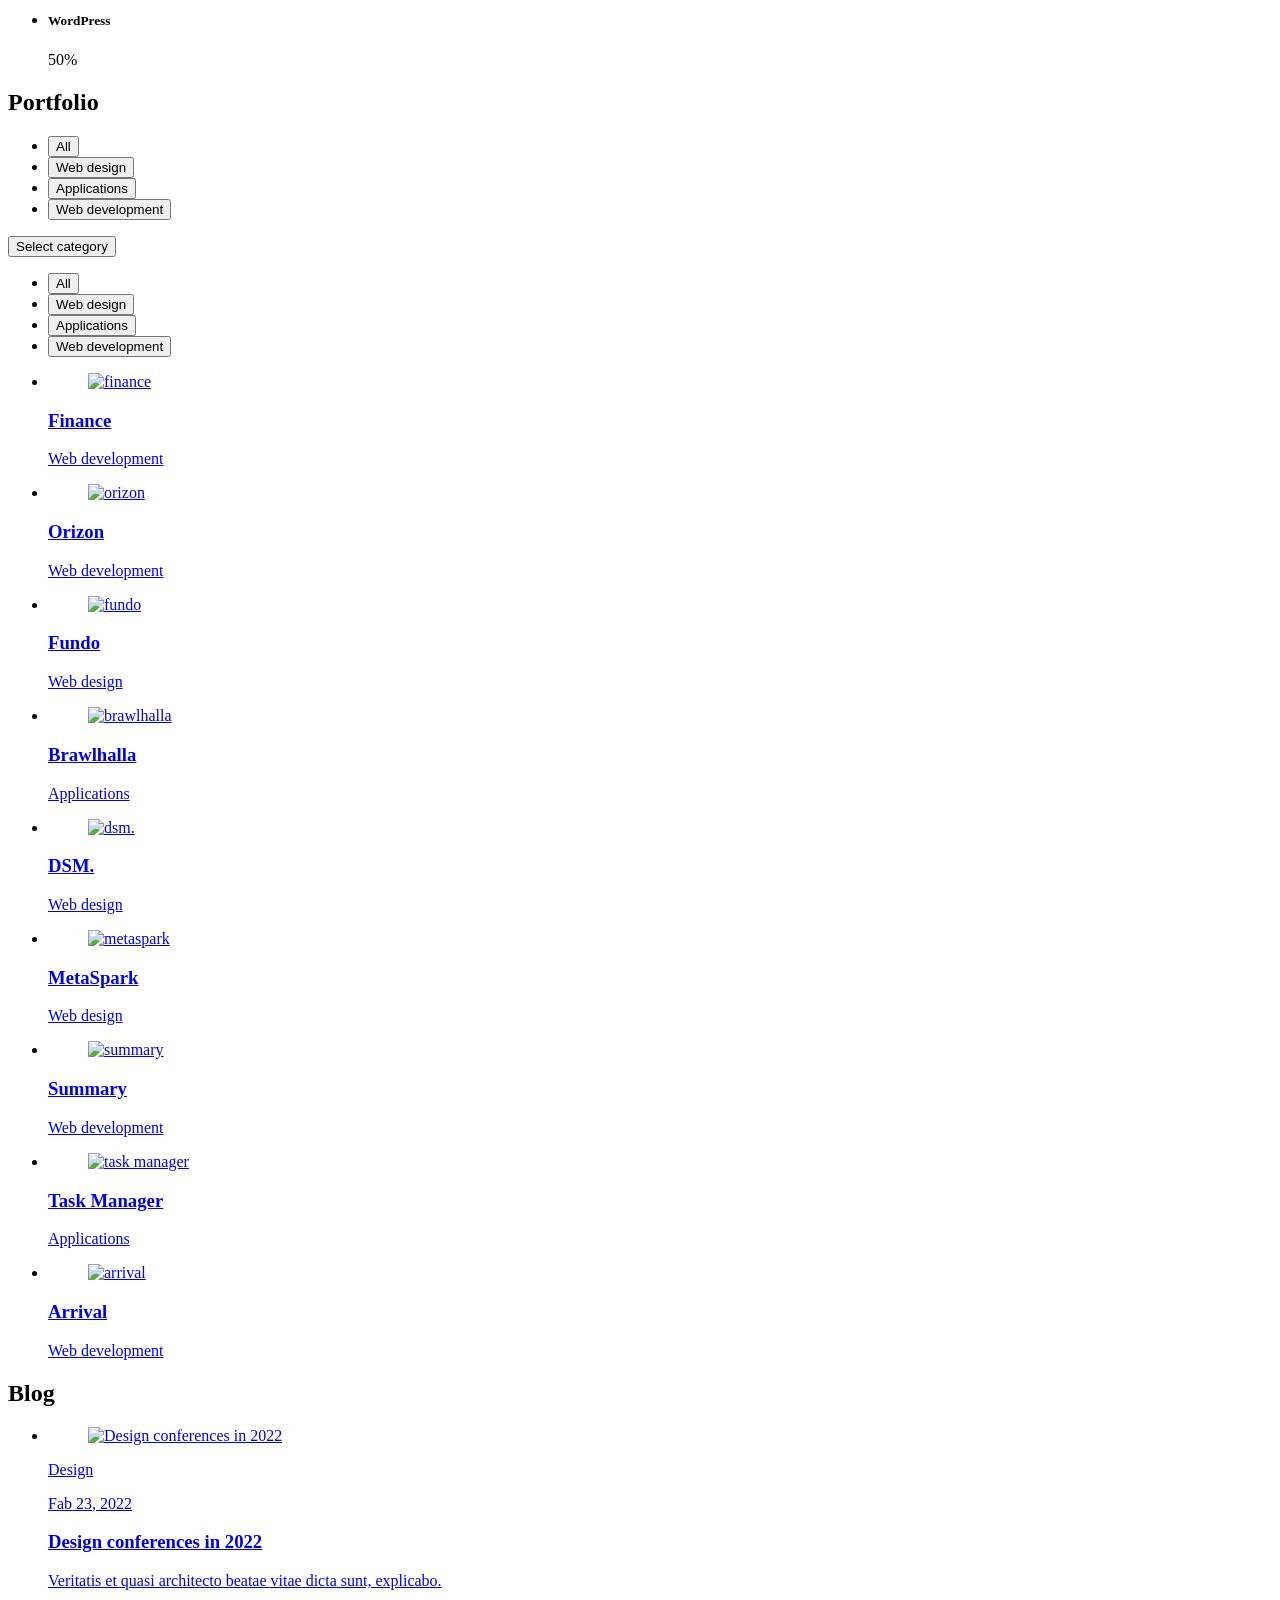
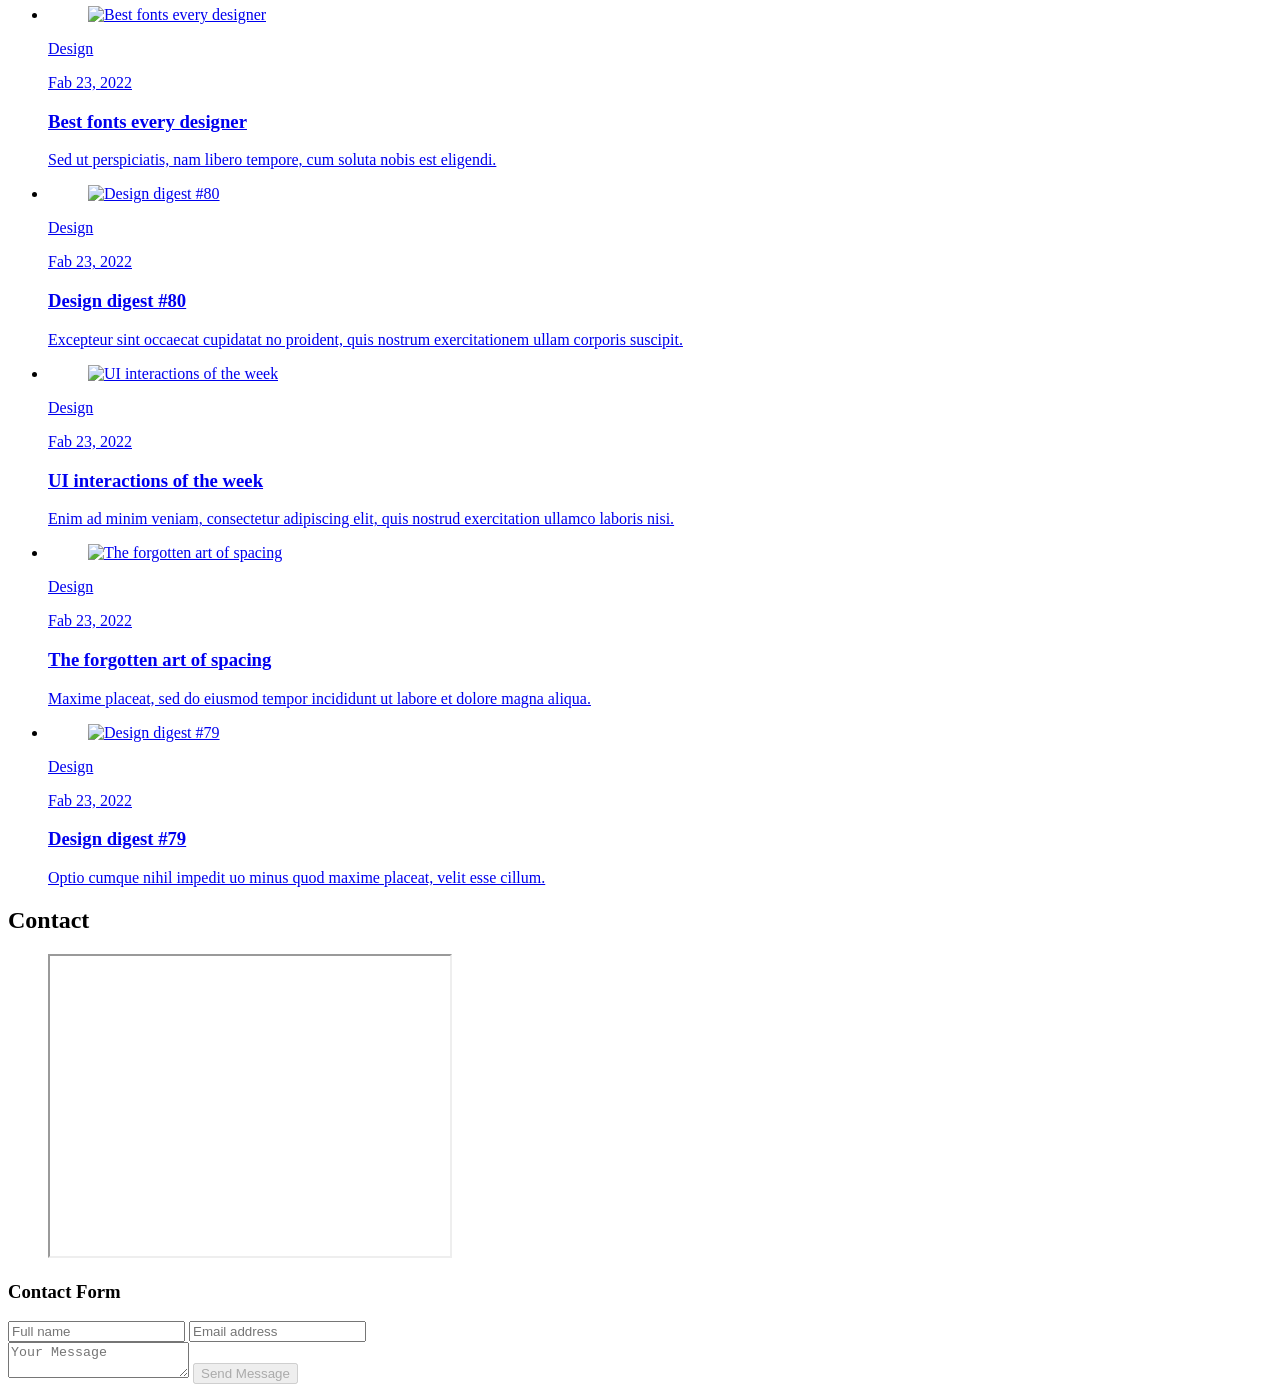
==== commit 27c31c84: "Update index.html" ====
--- a/index.html
+++ b/index.html
@@ -47,7 +47,7 @@
         </figure>
 
         <div class="info-content">
-          <h1 class="name" title="Richard hanrick">John Anchery</h1>
+          <h1 class="name" title="John Anchery">John Anchery</h1>
 
           <p class="title">Web developer</p>
         </div>
@@ -283,7 +283,7 @@
               </div>
 
             </li>
-
+<!--
             <li class="service-item">
 
               <div class="service-icon-box">
@@ -299,6 +299,7 @@
               </div>
 
             </li>
+            -->
 
           </ul>
 
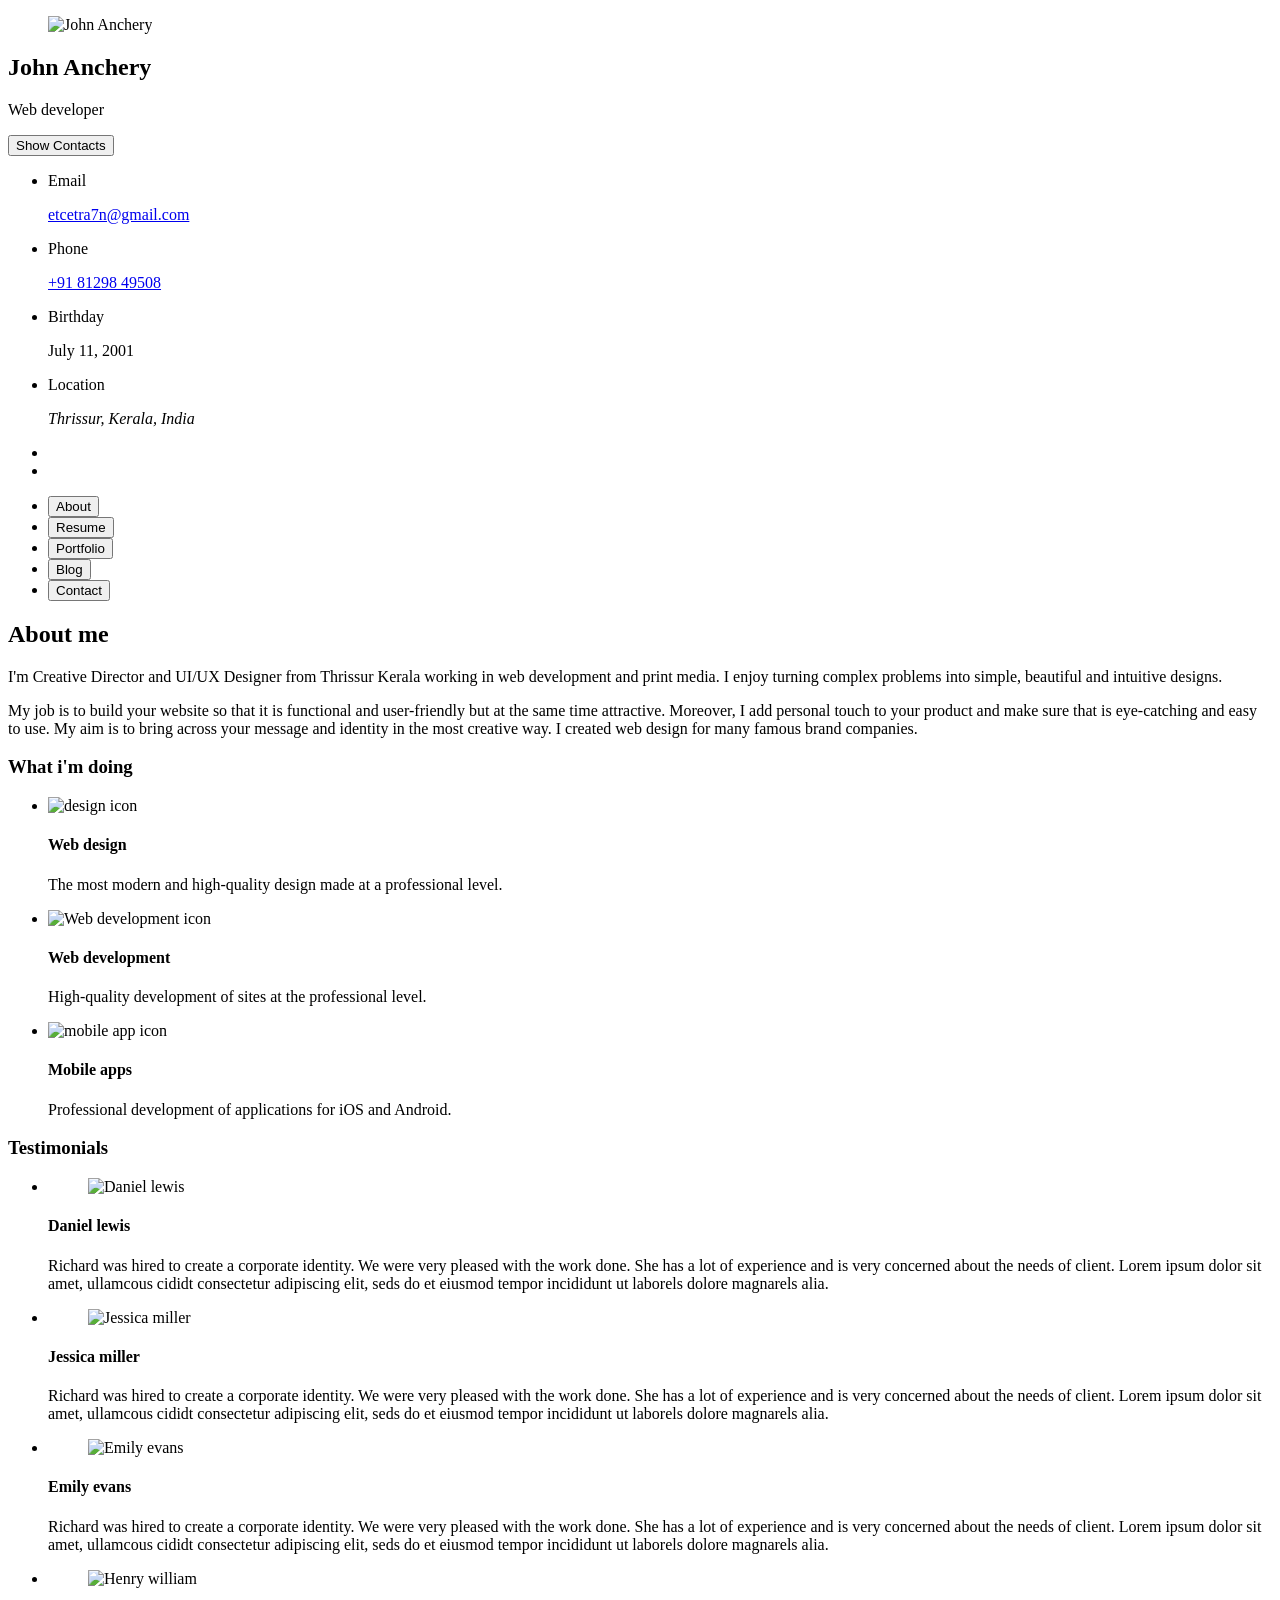
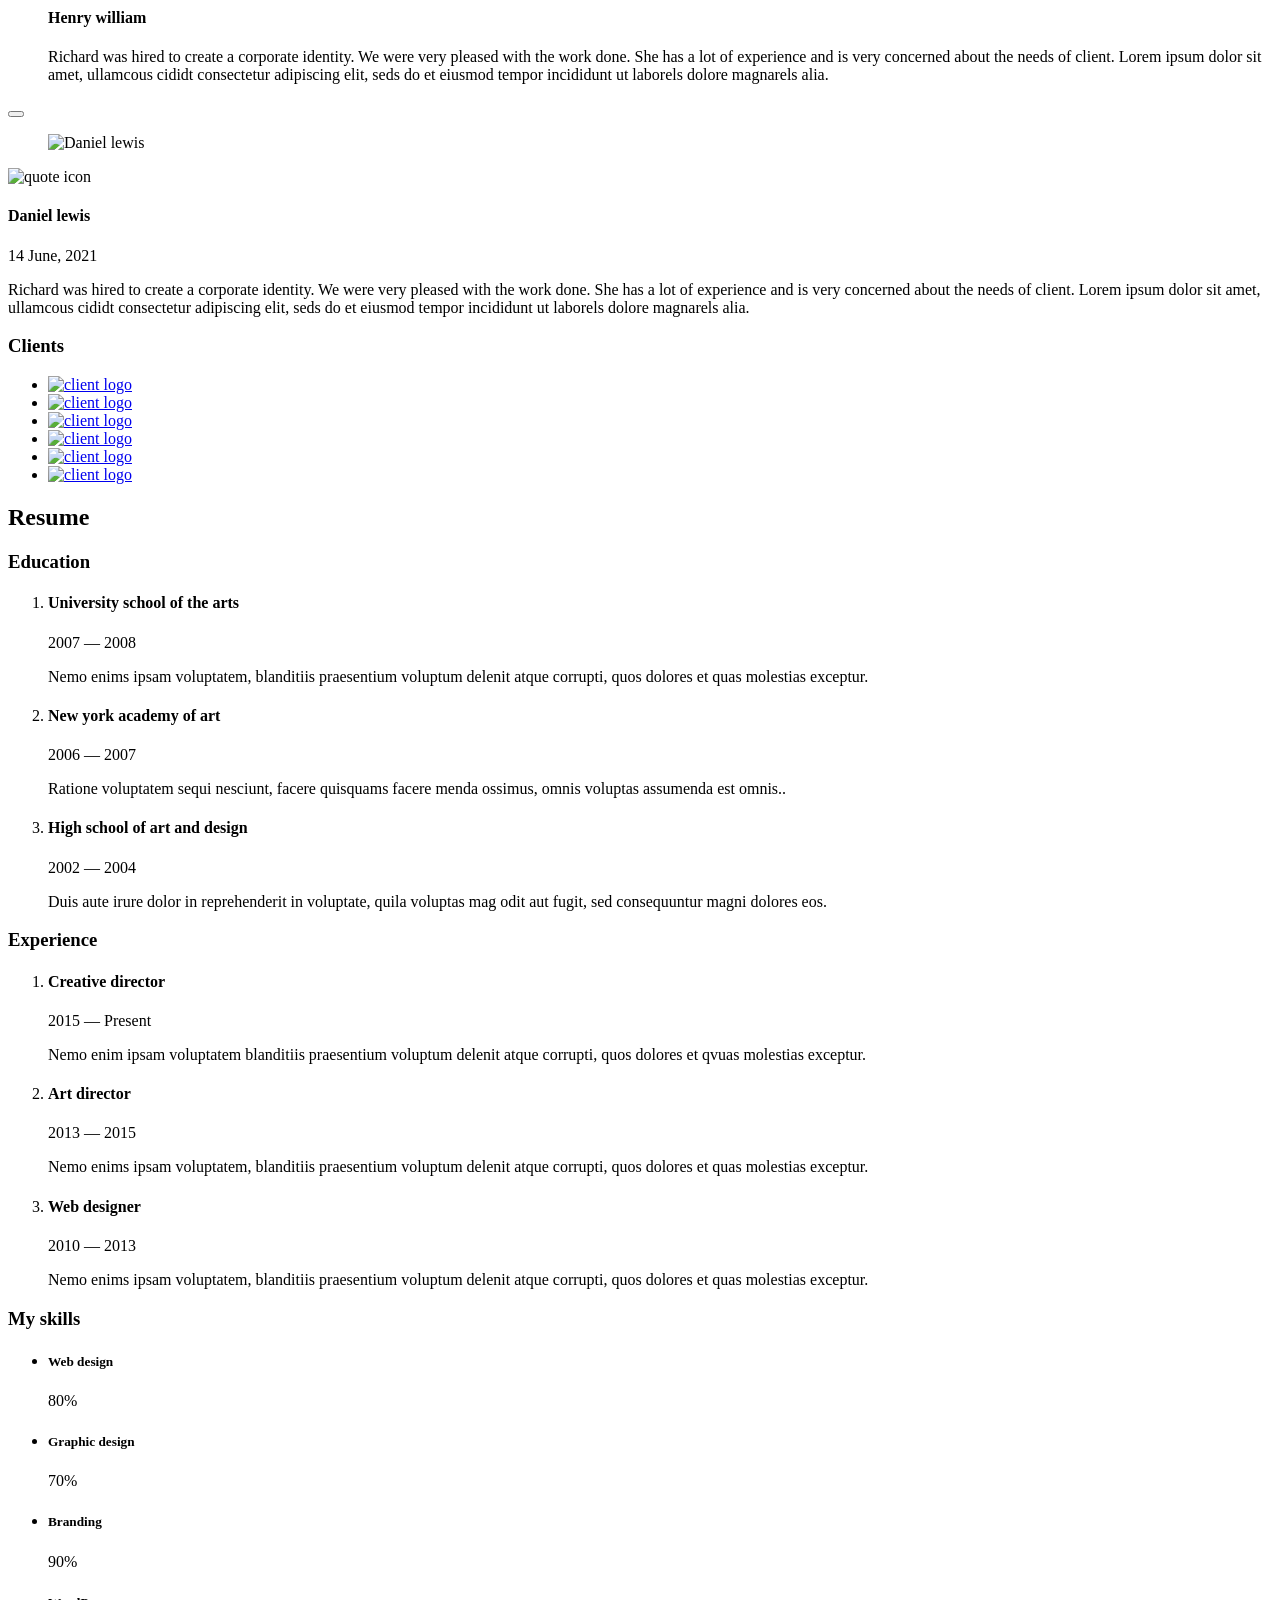
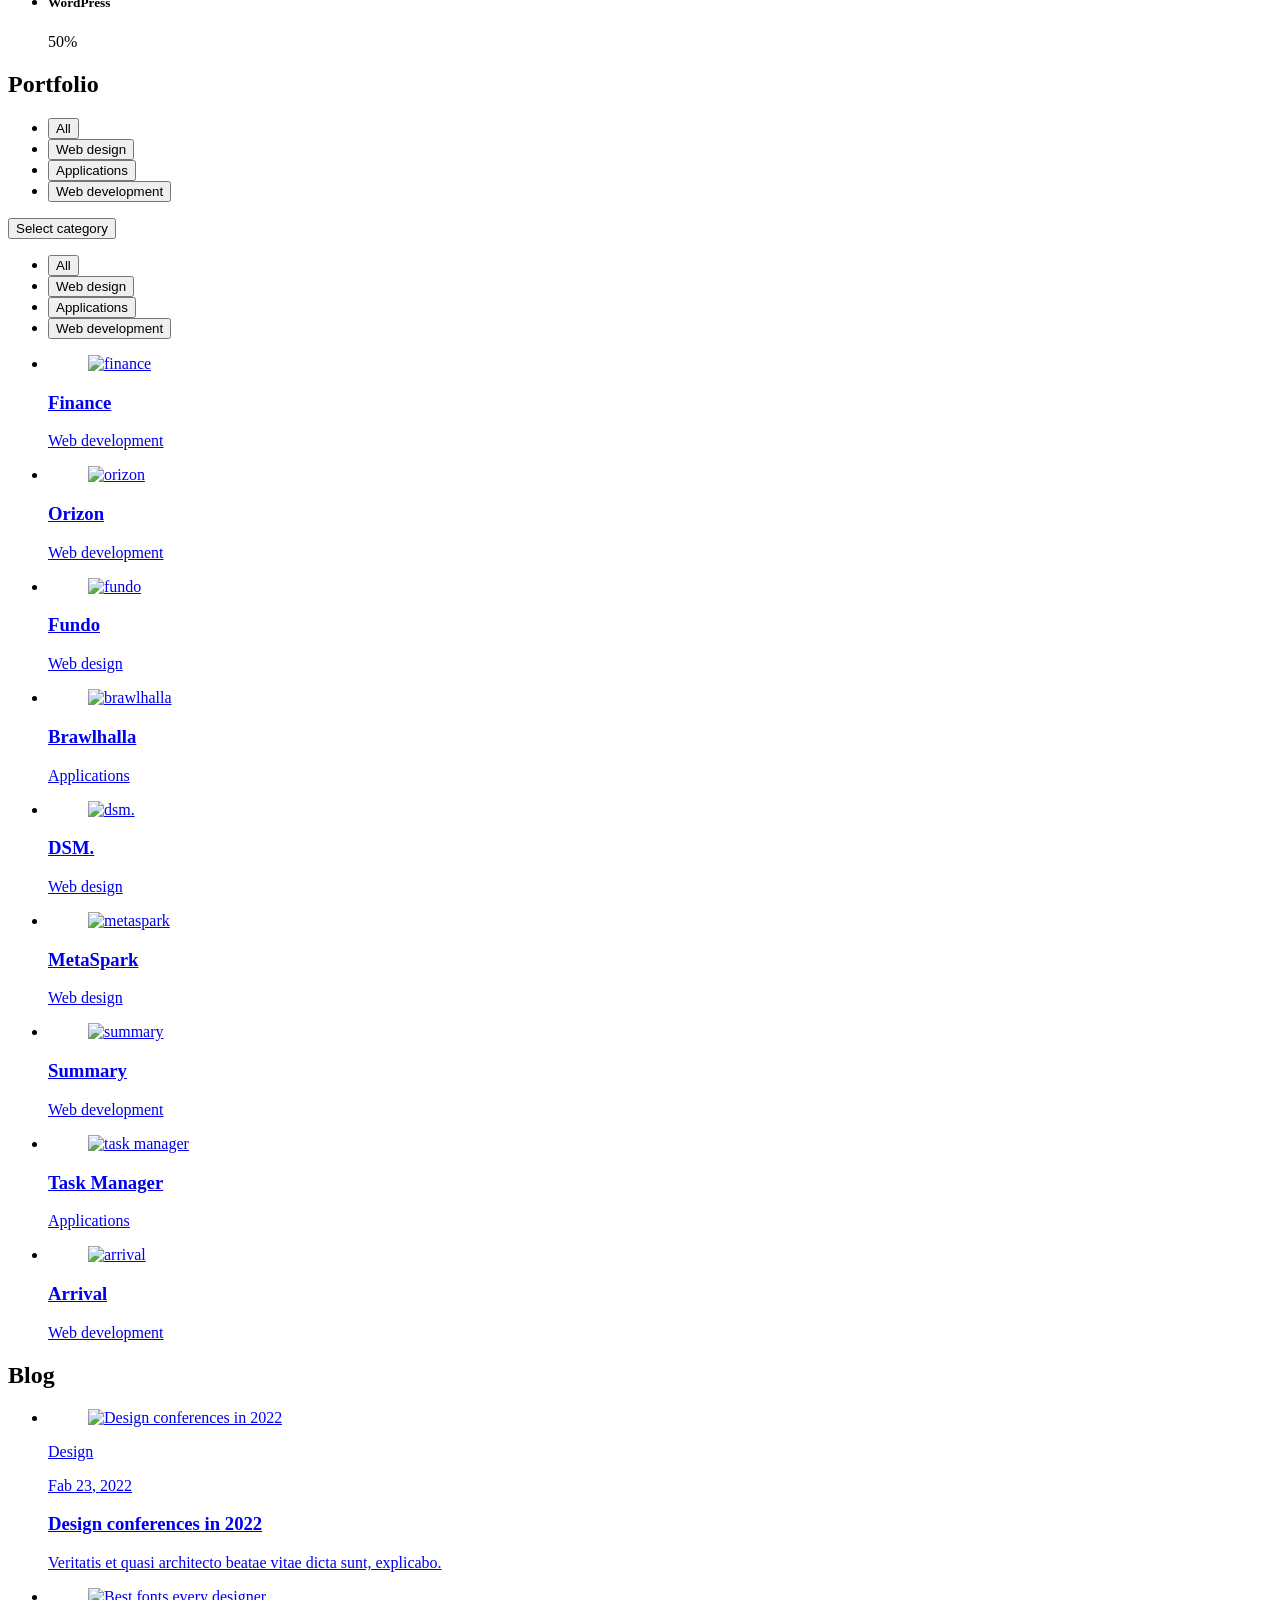
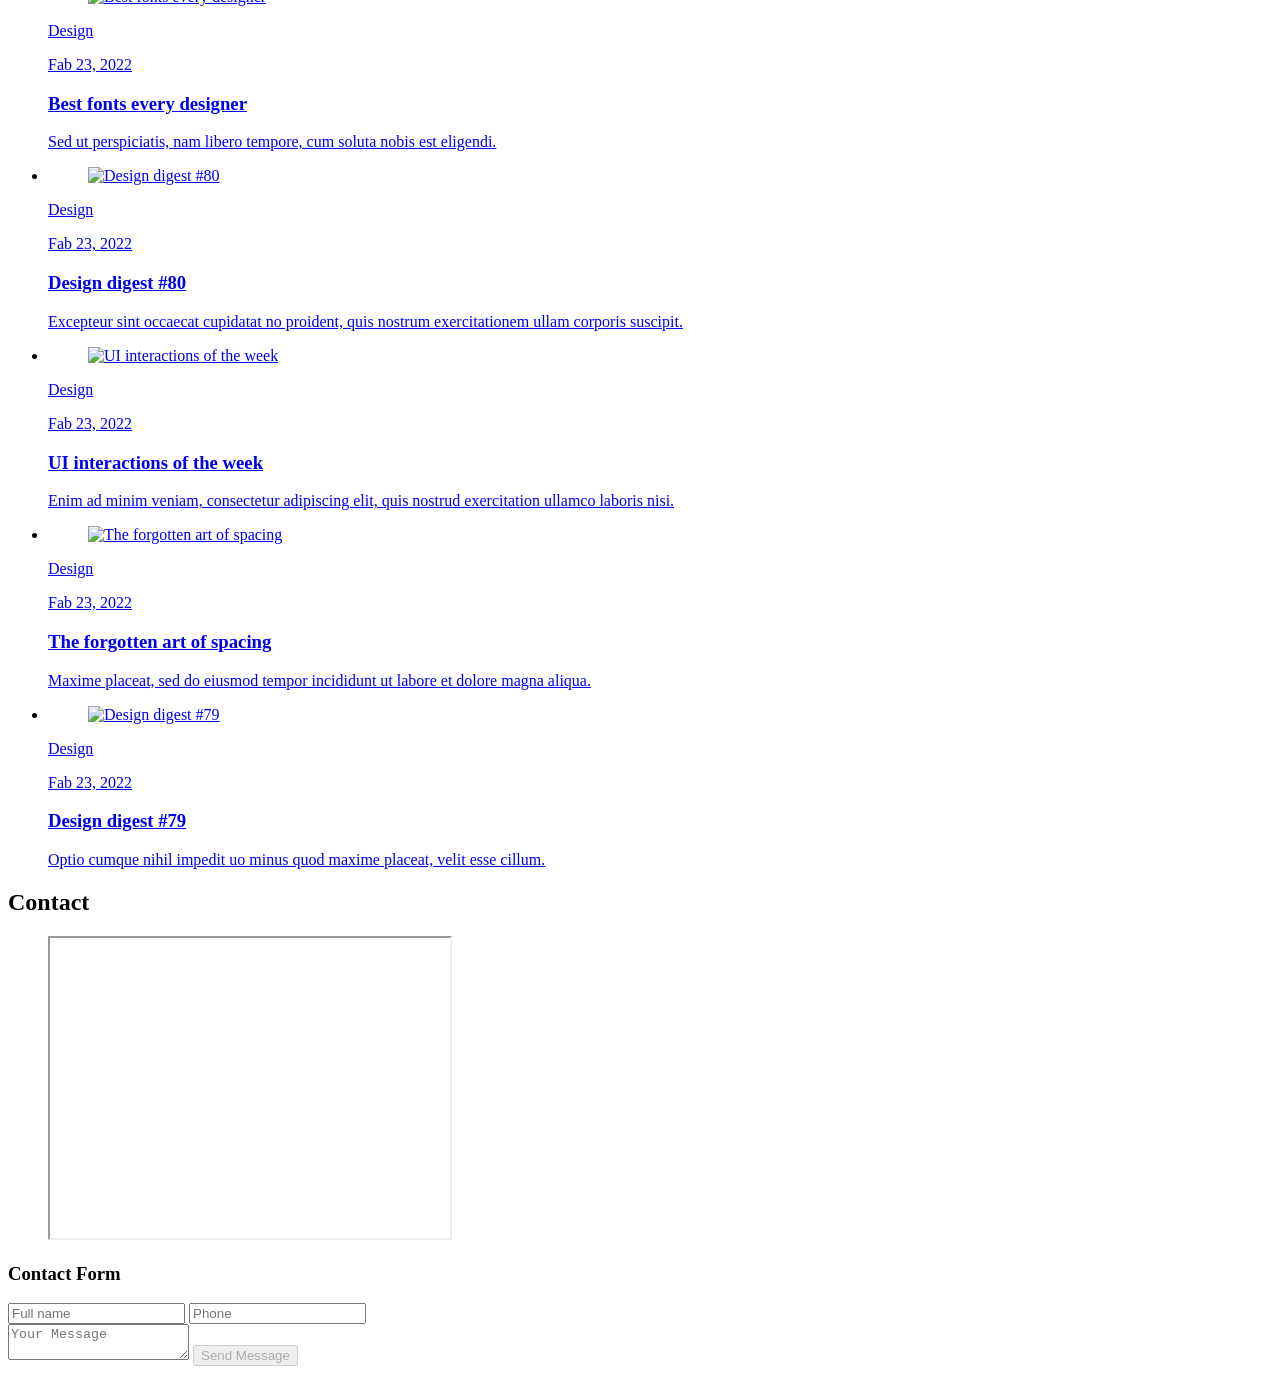
==== commit 9aa18949: "Update index.html" ====
--- a/index.html
+++ b/index.html
@@ -127,12 +127,6 @@
         <div class="separator"></div>
 
         <ul class="social-list">
-
-          <li class="social-item">
-            <a href="#" class="social-link">
-              <ion-icon name="logo-facebook"></ion-icon>
-            </a>
-          </li>
 
           <li class="social-item">
             <a href="https://x.com/etcetra7n" class="social-link">
@@ -1163,7 +1157,7 @@
             <div class="input-wrapper">
               <input type="text" name="fullname" class="form-input" placeholder="Full name" required data-form-input>
 
-              <input type="email" name="email" class="form-input" placeholder="Email address" required data-form-input>
+              <input type="email" name="email" class="form-input" placeholder="Phone" required data-form-input>
             </div>
 
             <textarea name="message" class="form-input" placeholder="Your Message" required data-form-input></textarea>
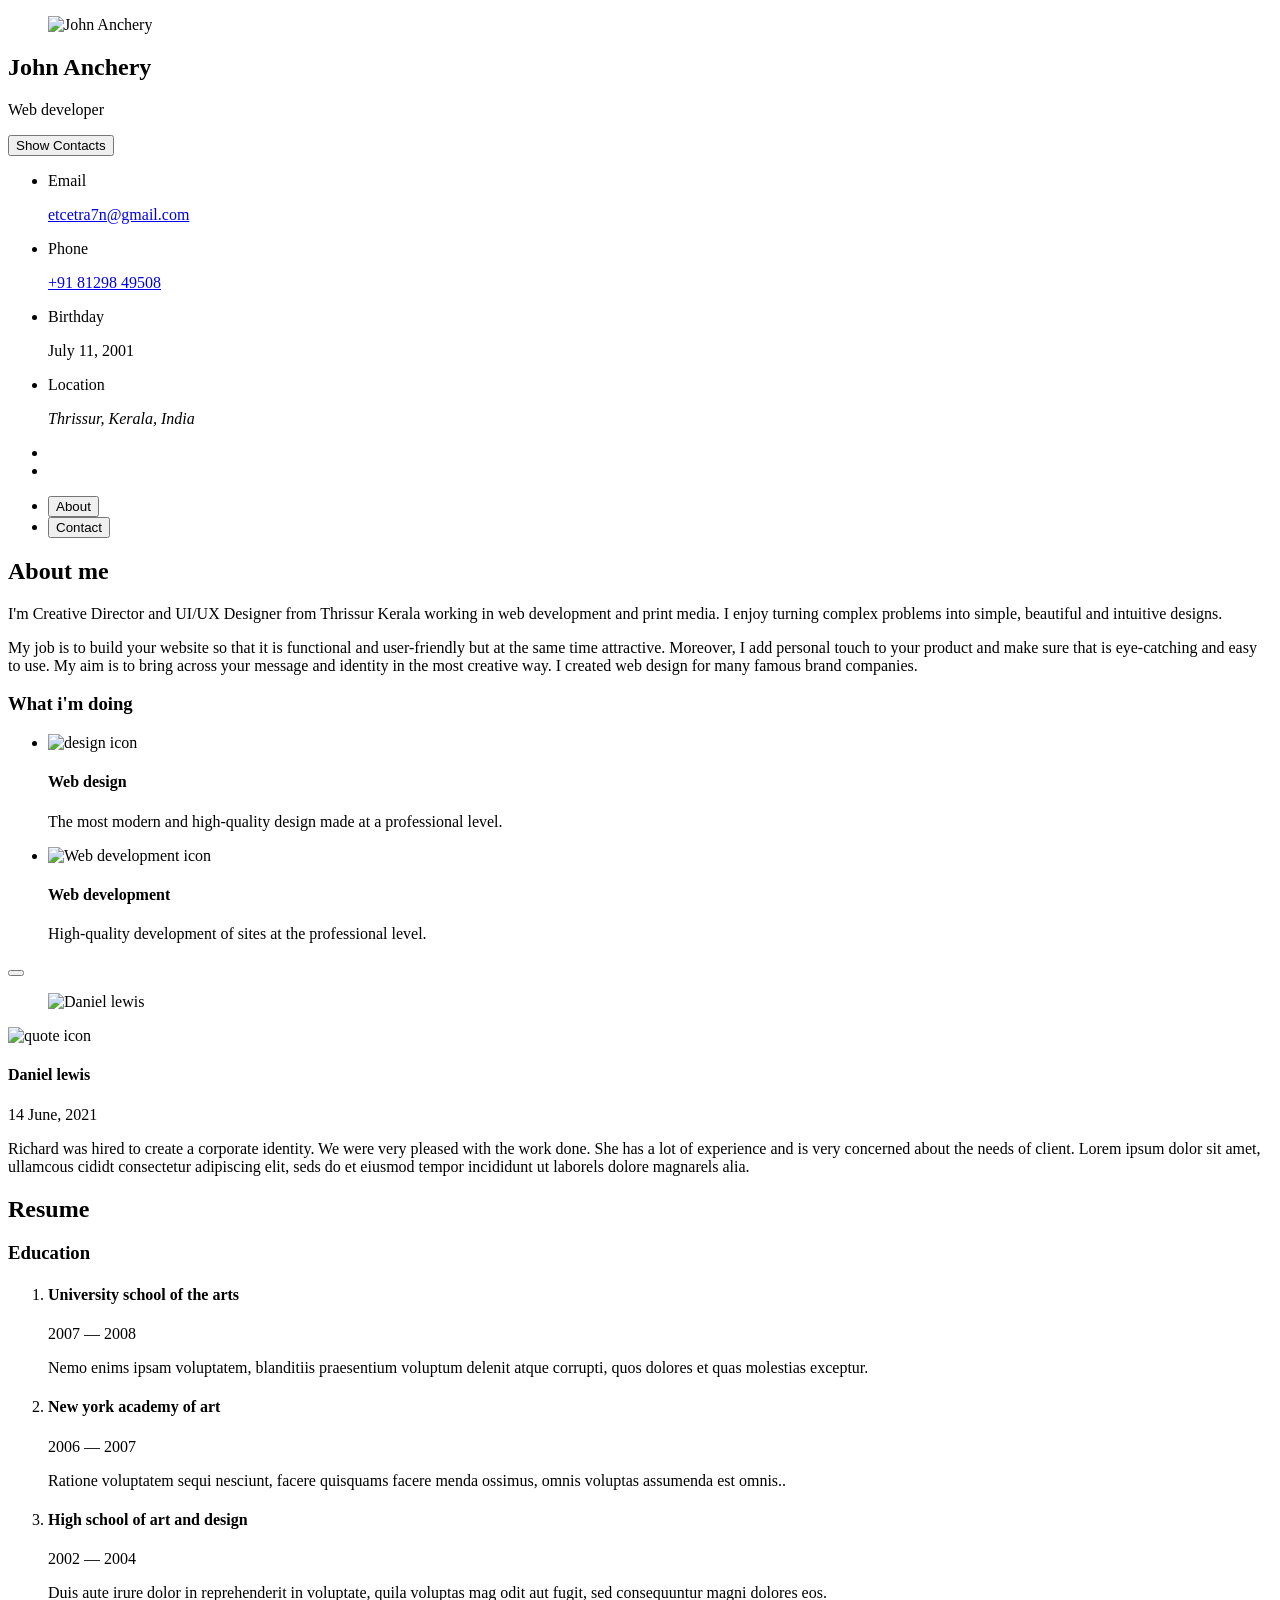
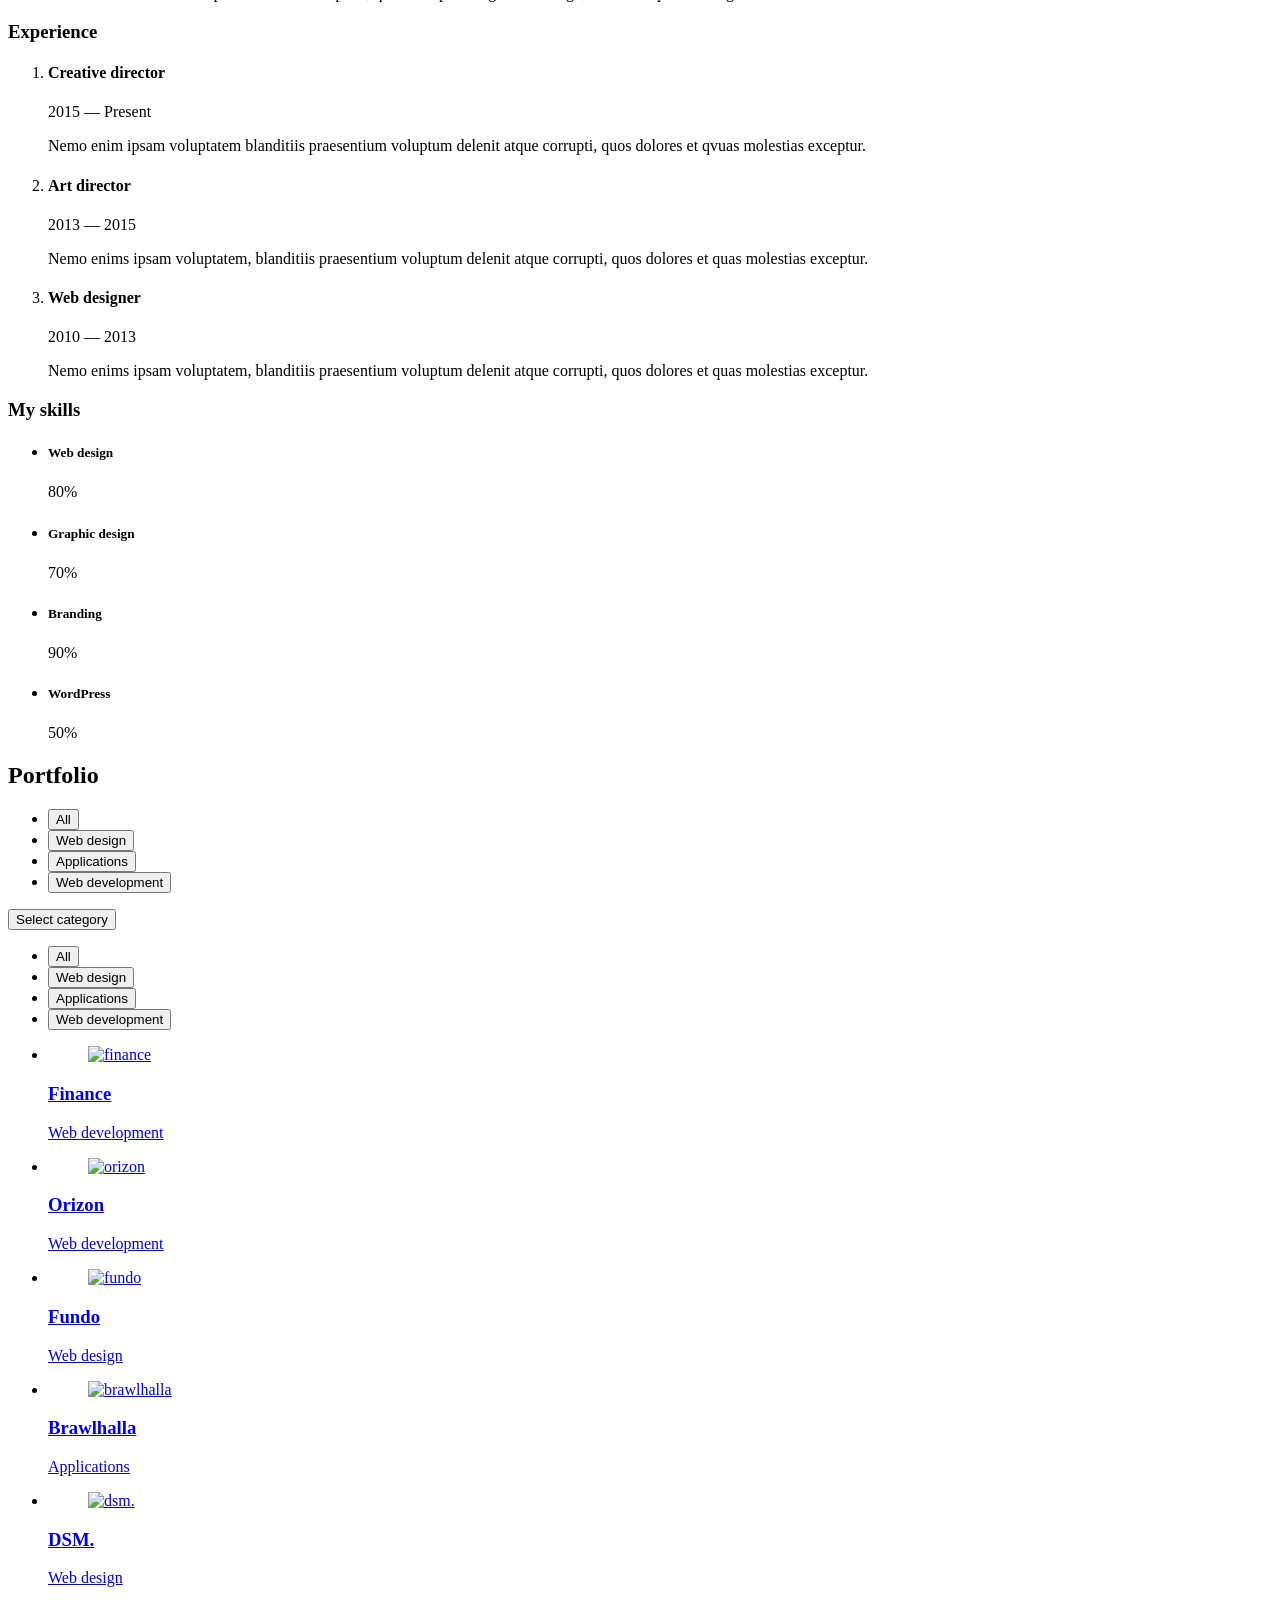
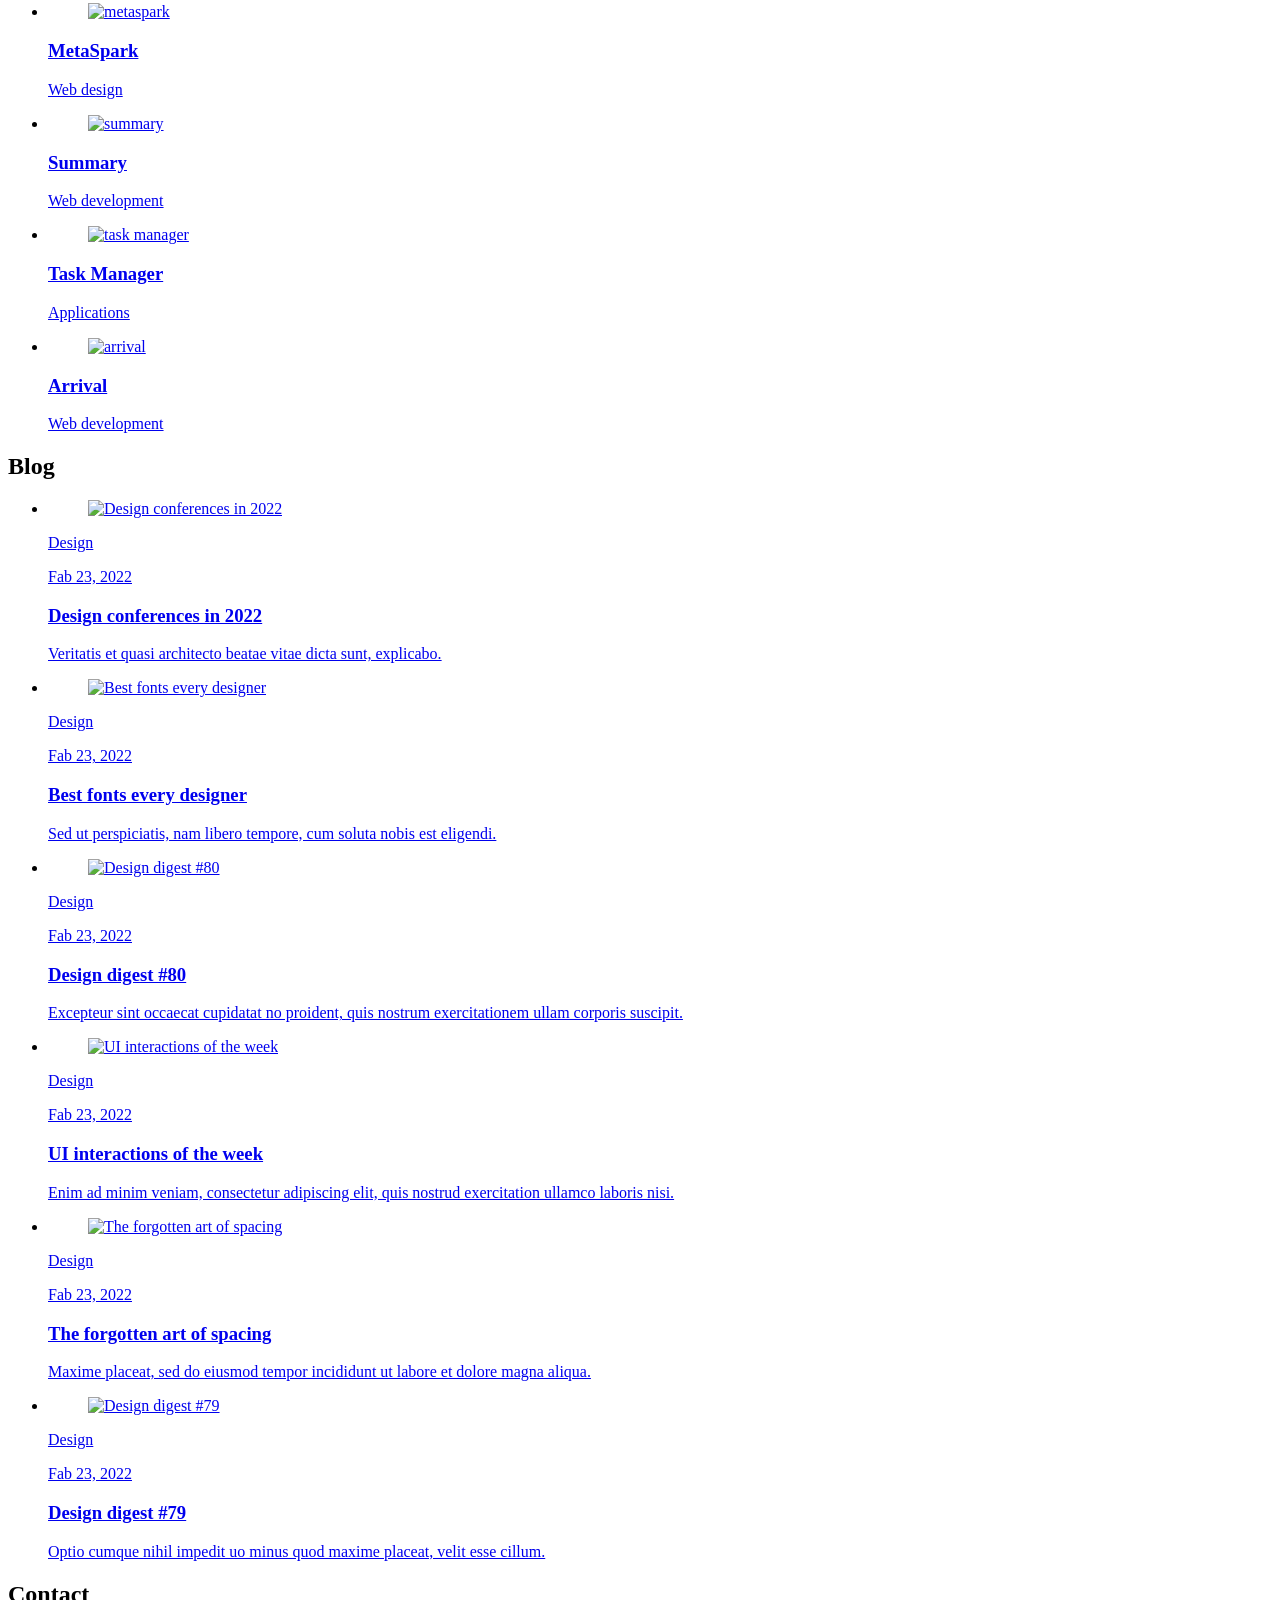
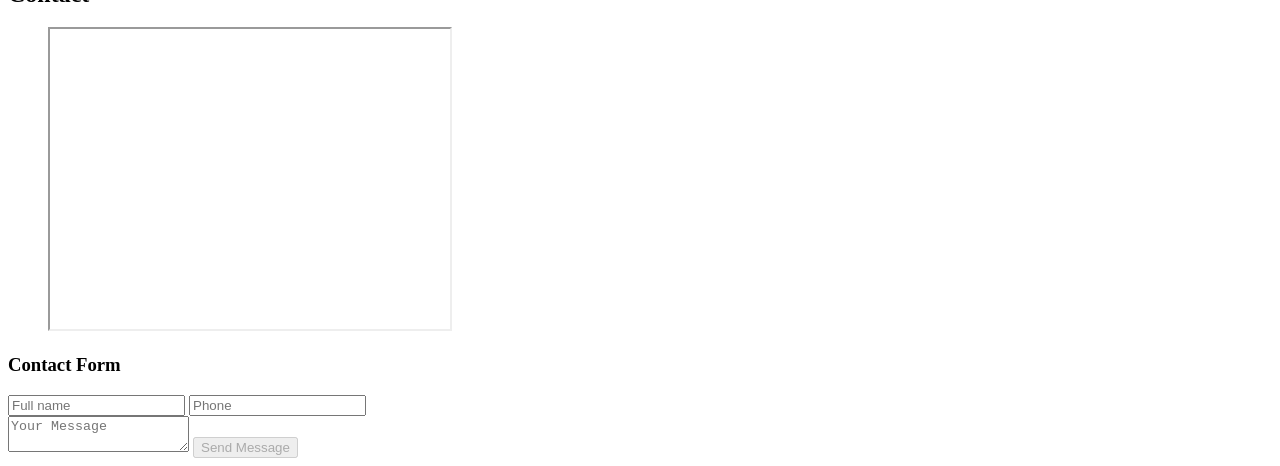
==== commit 819de0dc: "Changes" ====
--- a/index.html
+++ b/index.html
@@ -103,7 +103,7 @@
             <div class="contact-info">
               <p class="contact-title">Birthday</p>
 
-              <time datetime="1982-06-23">July 11, 2001</time>
+              <time datetime="2001-07-11">July 11, 2001</time>
             </div>
 
           </li>
@@ -167,7 +167,7 @@
           <li class="navbar-item">
             <button class="navbar-link  active" data-nav-link>About</button>
           </li>
-
+<!--
           <li class="navbar-item">
             <button class="navbar-link" data-nav-link>Resume</button>
           </li>
@@ -179,6 +179,7 @@
           <li class="navbar-item">
             <button class="navbar-link" data-nav-link>Blog</button>
           </li>
+          -->
 
           <li class="navbar-item">
             <button class="navbar-link" data-nav-link>Contact</button>
@@ -261,7 +262,7 @@
               </div>
 
             </li>
-
+<!--
             <li class="service-item">
 
               <div class="service-icon-box">
@@ -277,6 +278,7 @@
               </div>
 
             </li>
+            -->
 <!--
             <li class="service-item">
 
@@ -303,7 +305,7 @@
         <!--
           - testimonials
         -->
-
+<!--
         <section class="testimonials">
 
           <h3 class="h3 testimonials-title">Testimonials</h3>
@@ -401,6 +403,7 @@
           </ul>
 
         </section>
+        -->
 
 
         <!--
@@ -451,7 +454,7 @@
         <!--
           - clients
         -->
-
+<!--
         <section class="clients">
 
           <h3 class="h3 clients-title">Clients</h3>
@@ -497,6 +500,7 @@
           </ul>
 
         </section>
+        -->
 
       </article>
 
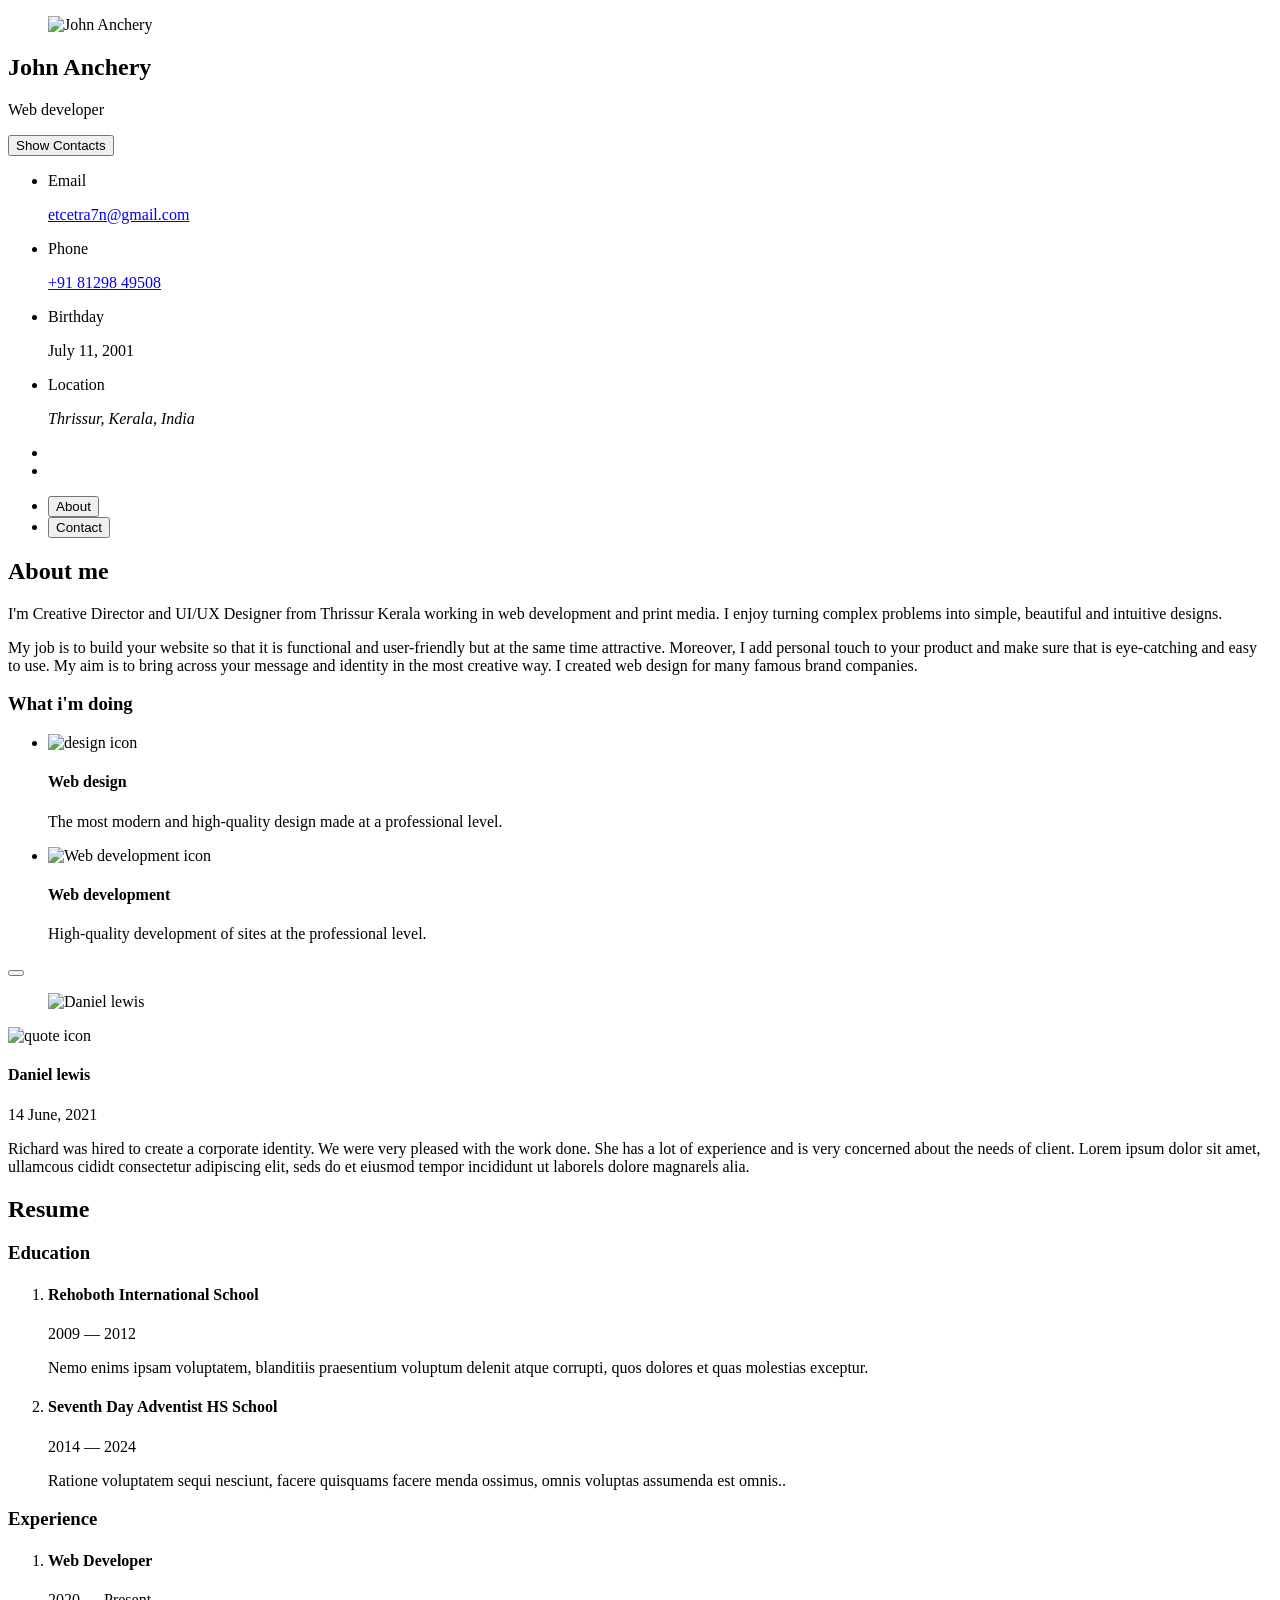
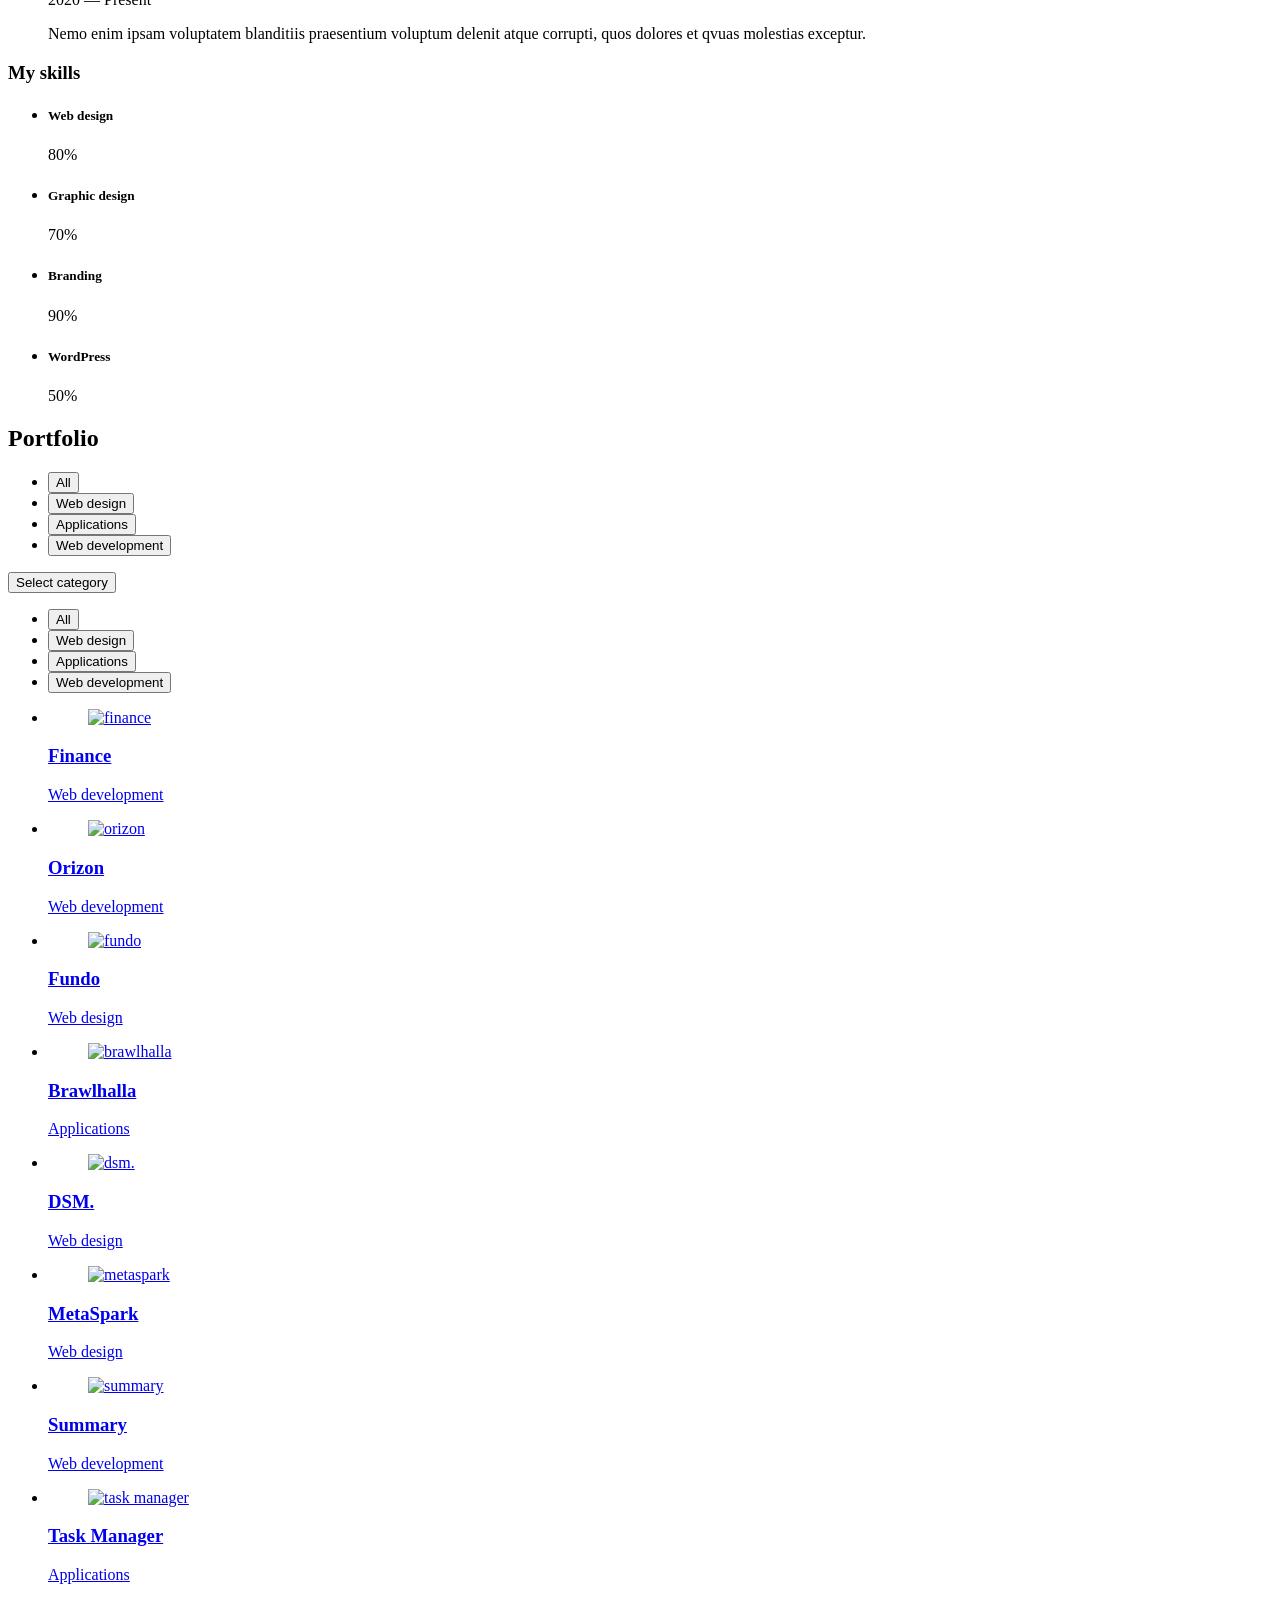
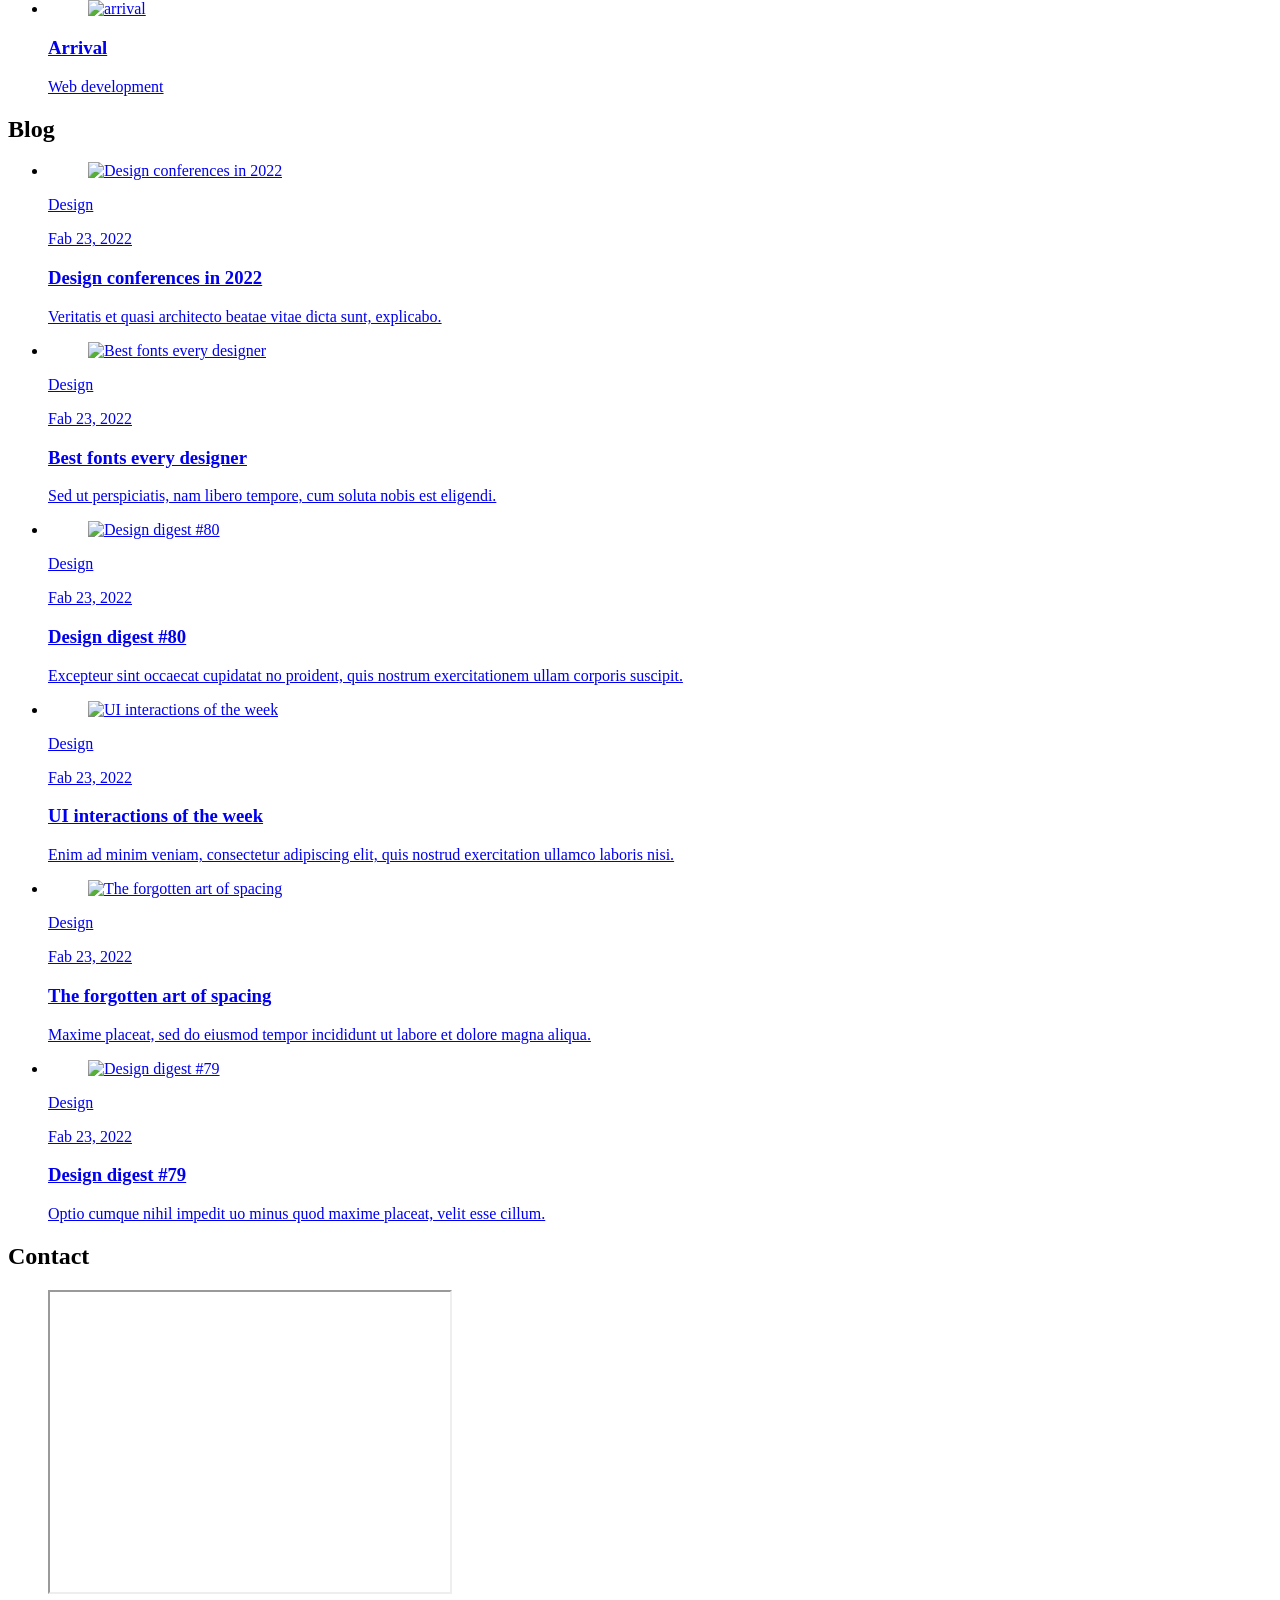
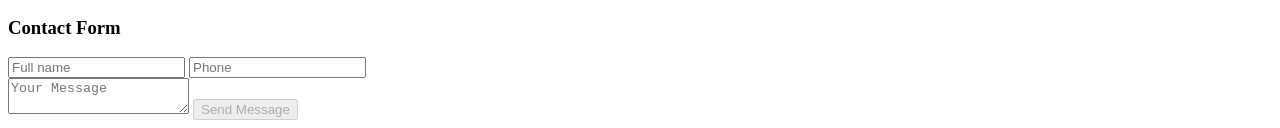
==== commit 4355441f: "Update index.html" ====
--- a/index.html
+++ b/index.html
@@ -532,9 +532,9 @@
 
             <li class="timeline-item">
 
-              <h4 class="h4 timeline-item-title">University school of the arts</h4>
-
-              <span>2007 — 2008</span>
+              <h4 class="h4 timeline-item-title">Rehoboth International School</h4>
+
+              <span>2009 — 2012</span>
 
               <p class="timeline-text">
                 Nemo enims ipsam voluptatem, blanditiis praesentium voluptum delenit atque corrupti, quos dolores et
@@ -546,9 +546,9 @@
 
             <li class="timeline-item">
 
-              <h4 class="h4 timeline-item-title">New york academy of art</h4>
-
-              <span>2006 — 2007</span>
+              <h4 class="h4 timeline-item-title">Seventh Day Adventist HS School</h4>
+
+              <span>2014 — 2024</span>
 
               <p class="timeline-text">
                 Ratione voluptatem sequi nesciunt, facere quisquams facere menda ossimus, omnis voluptas assumenda est
@@ -556,7 +556,7 @@
               </p>
 
             </li>
-
+<!--
             <li class="timeline-item">
 
               <h4 class="h4 timeline-item-title">High school of art and design</h4>
@@ -570,7 +570,7 @@
               </p>
 
             </li>
-
+-->
           </ol>
 
         </section>
@@ -589,9 +589,9 @@
 
             <li class="timeline-item">
 
-              <h4 class="h4 timeline-item-title">Creative director</h4>
-
-              <span>2015 — Present</span>
+              <h4 class="h4 timeline-item-title">Web Developer</h4>
+
+              <span>2020 — Present</span>
 
               <p class="timeline-text">
                 Nemo enim ipsam voluptatem blanditiis praesentium voluptum delenit atque corrupti, quos dolores et qvuas
@@ -600,7 +600,7 @@
               </p>
 
             </li>
-
+<!--
             <li class="timeline-item">
 
               <h4 class="h4 timeline-item-title">Art director</h4>
@@ -628,7 +628,7 @@
               </p>
 
             </li>
-
+-->
           </ol>
 
         </section>
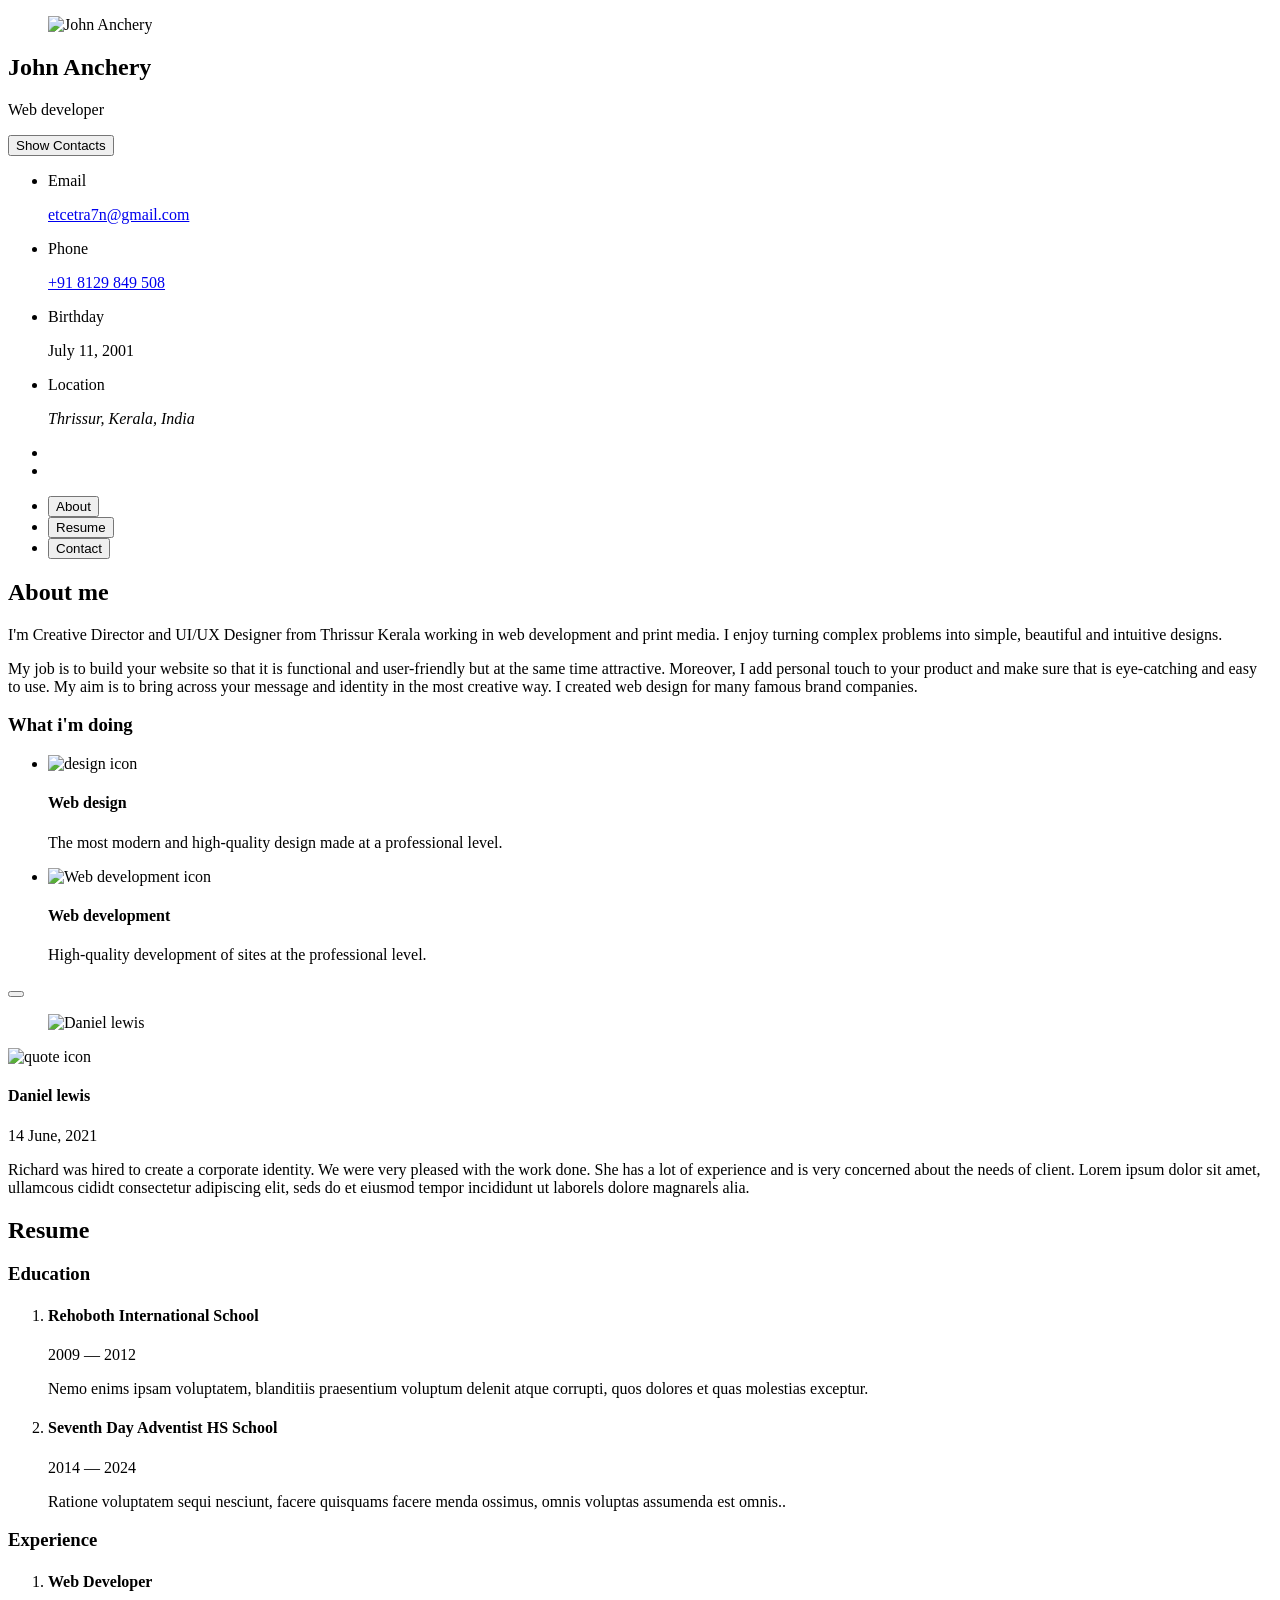
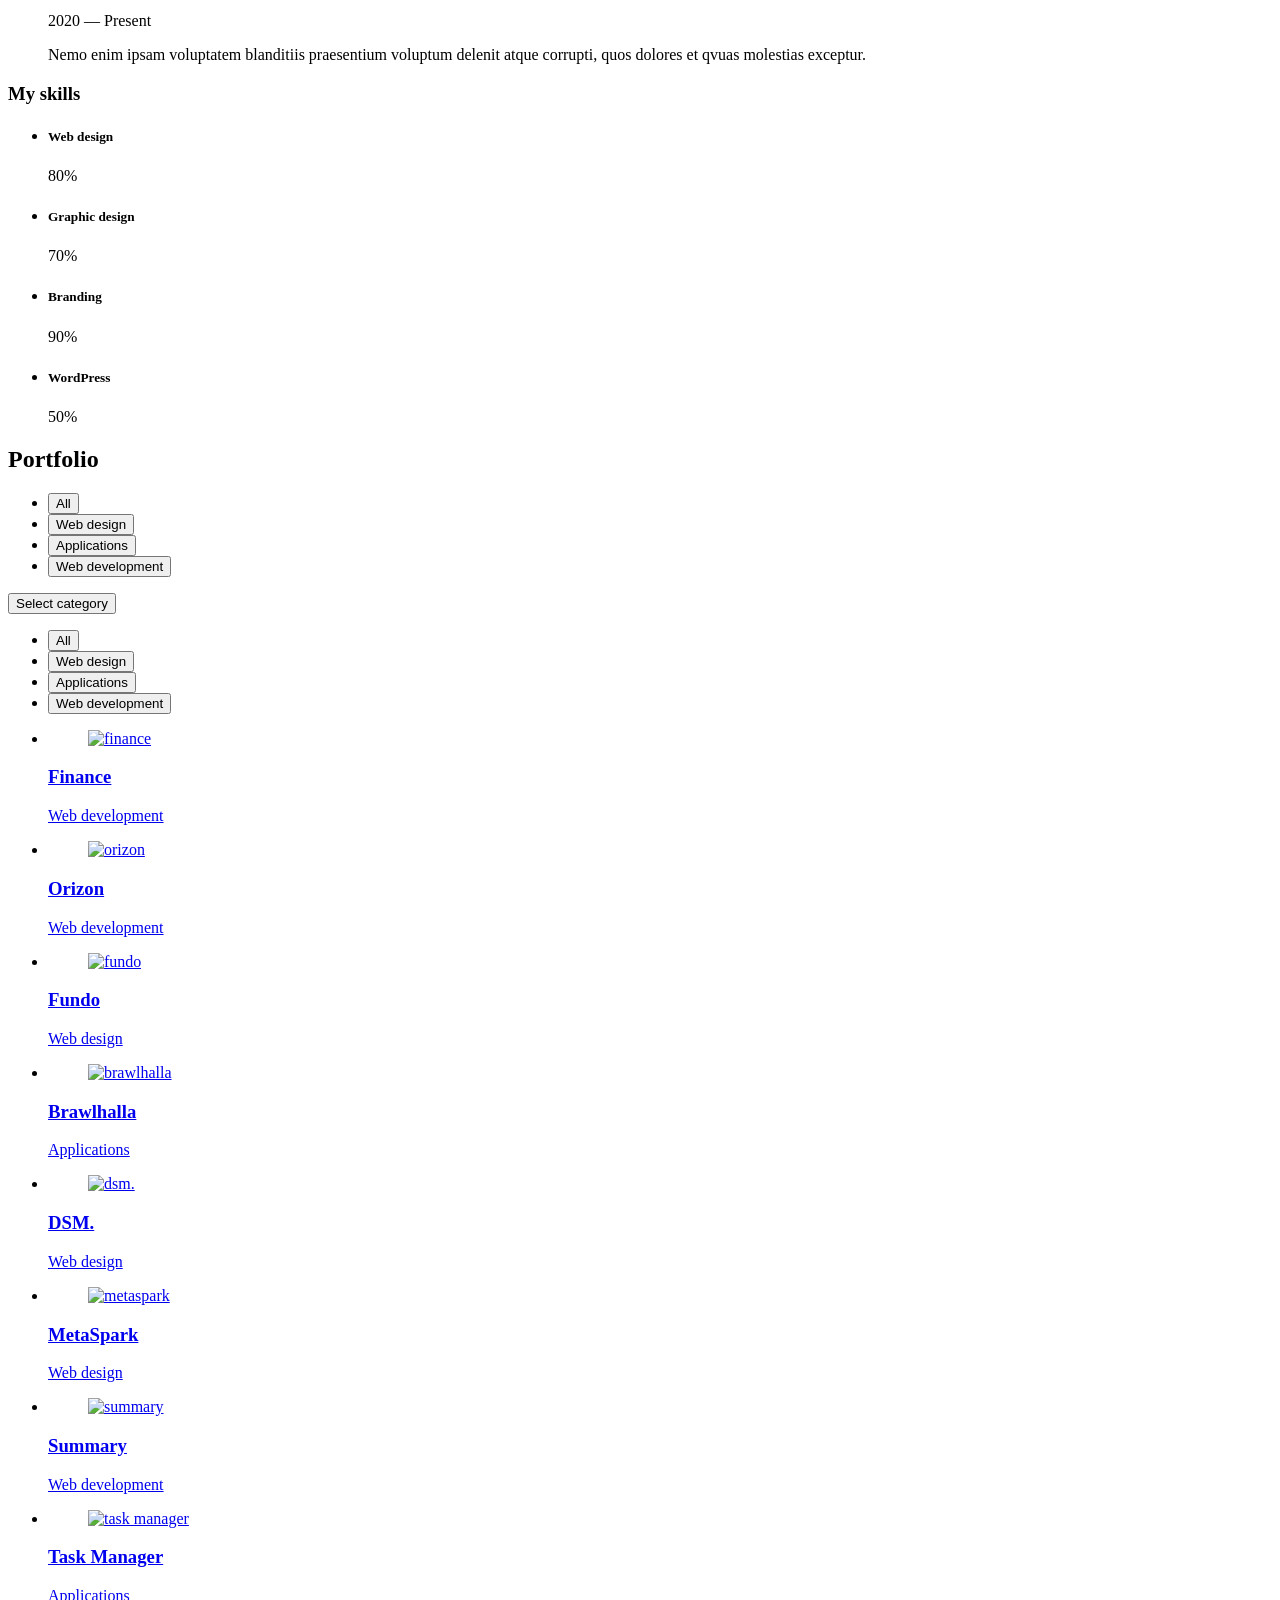
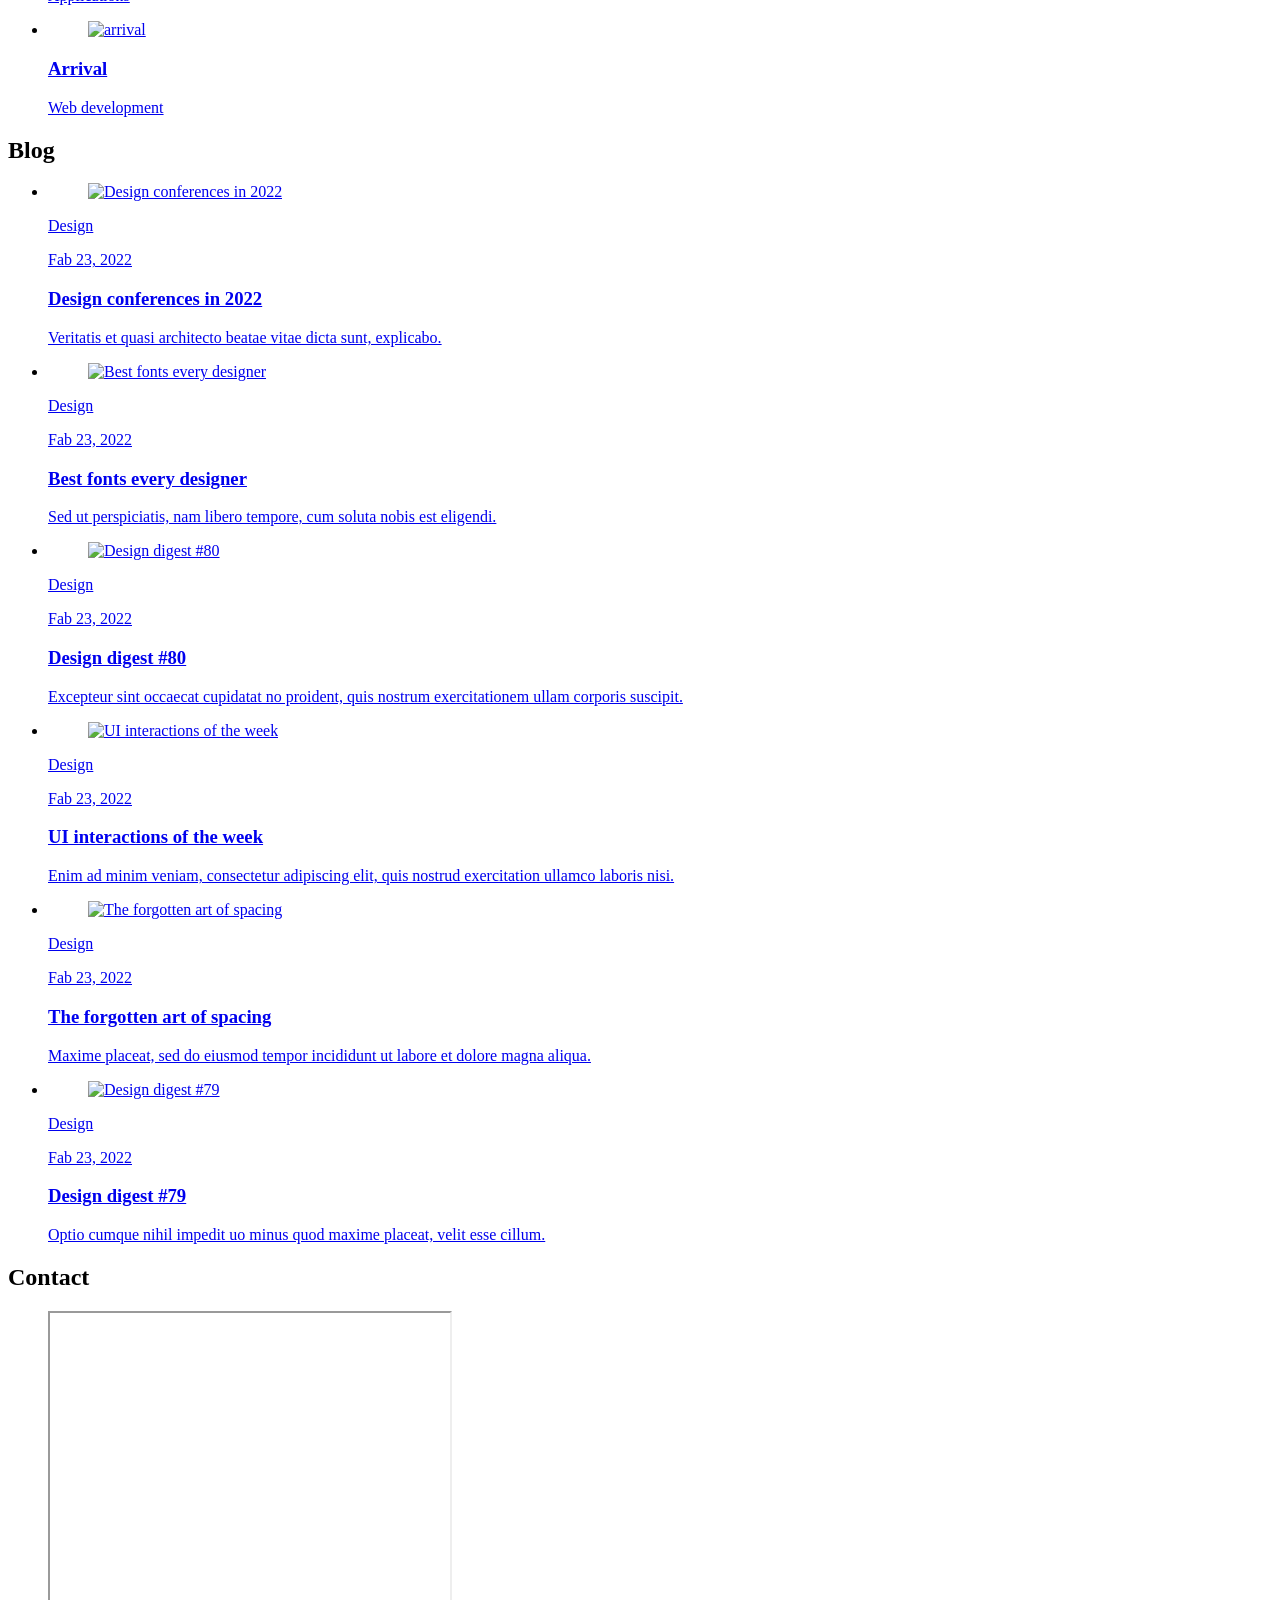
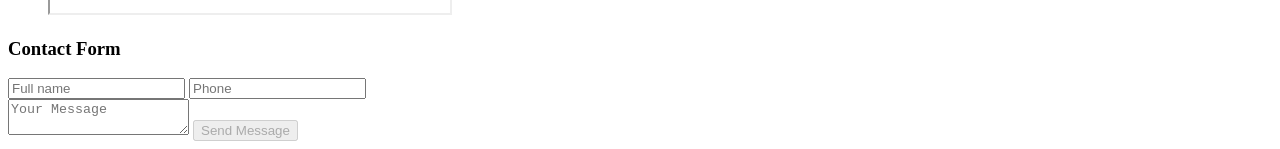
==== commit 9de5de0d: "Update index.html" ====
--- a/index.html
+++ b/index.html
@@ -75,7 +75,7 @@
             <div class="contact-info">
               <p class="contact-title">Email</p>
 
-              <a href="mailto:richard@example.com" class="contact-link">etcetra7n@gmail.com</a>
+              <a href="mailto:etcetra7n@gmail.com" class="contact-link">etcetra7n@gmail.com</a>
             </div>
 
           </li>
@@ -89,7 +89,7 @@
             <div class="contact-info">
               <p class="contact-title">Phone</p>
 
-              <a href="tel:+12133522795" class="contact-link">+91 81298 49508</a>
+              <a href="tel:8129849508" class="contact-link">+91 8129 849 508</a>
             </div>
 
           </li>
@@ -167,11 +167,11 @@
           <li class="navbar-item">
             <button class="navbar-link  active" data-nav-link>About</button>
           </li>
-<!--
+
           <li class="navbar-item">
             <button class="navbar-link" data-nav-link>Resume</button>
           </li>
-
+<!--
           <li class="navbar-item">
             <button class="navbar-link" data-nav-link>Portfolio</button>
           </li>
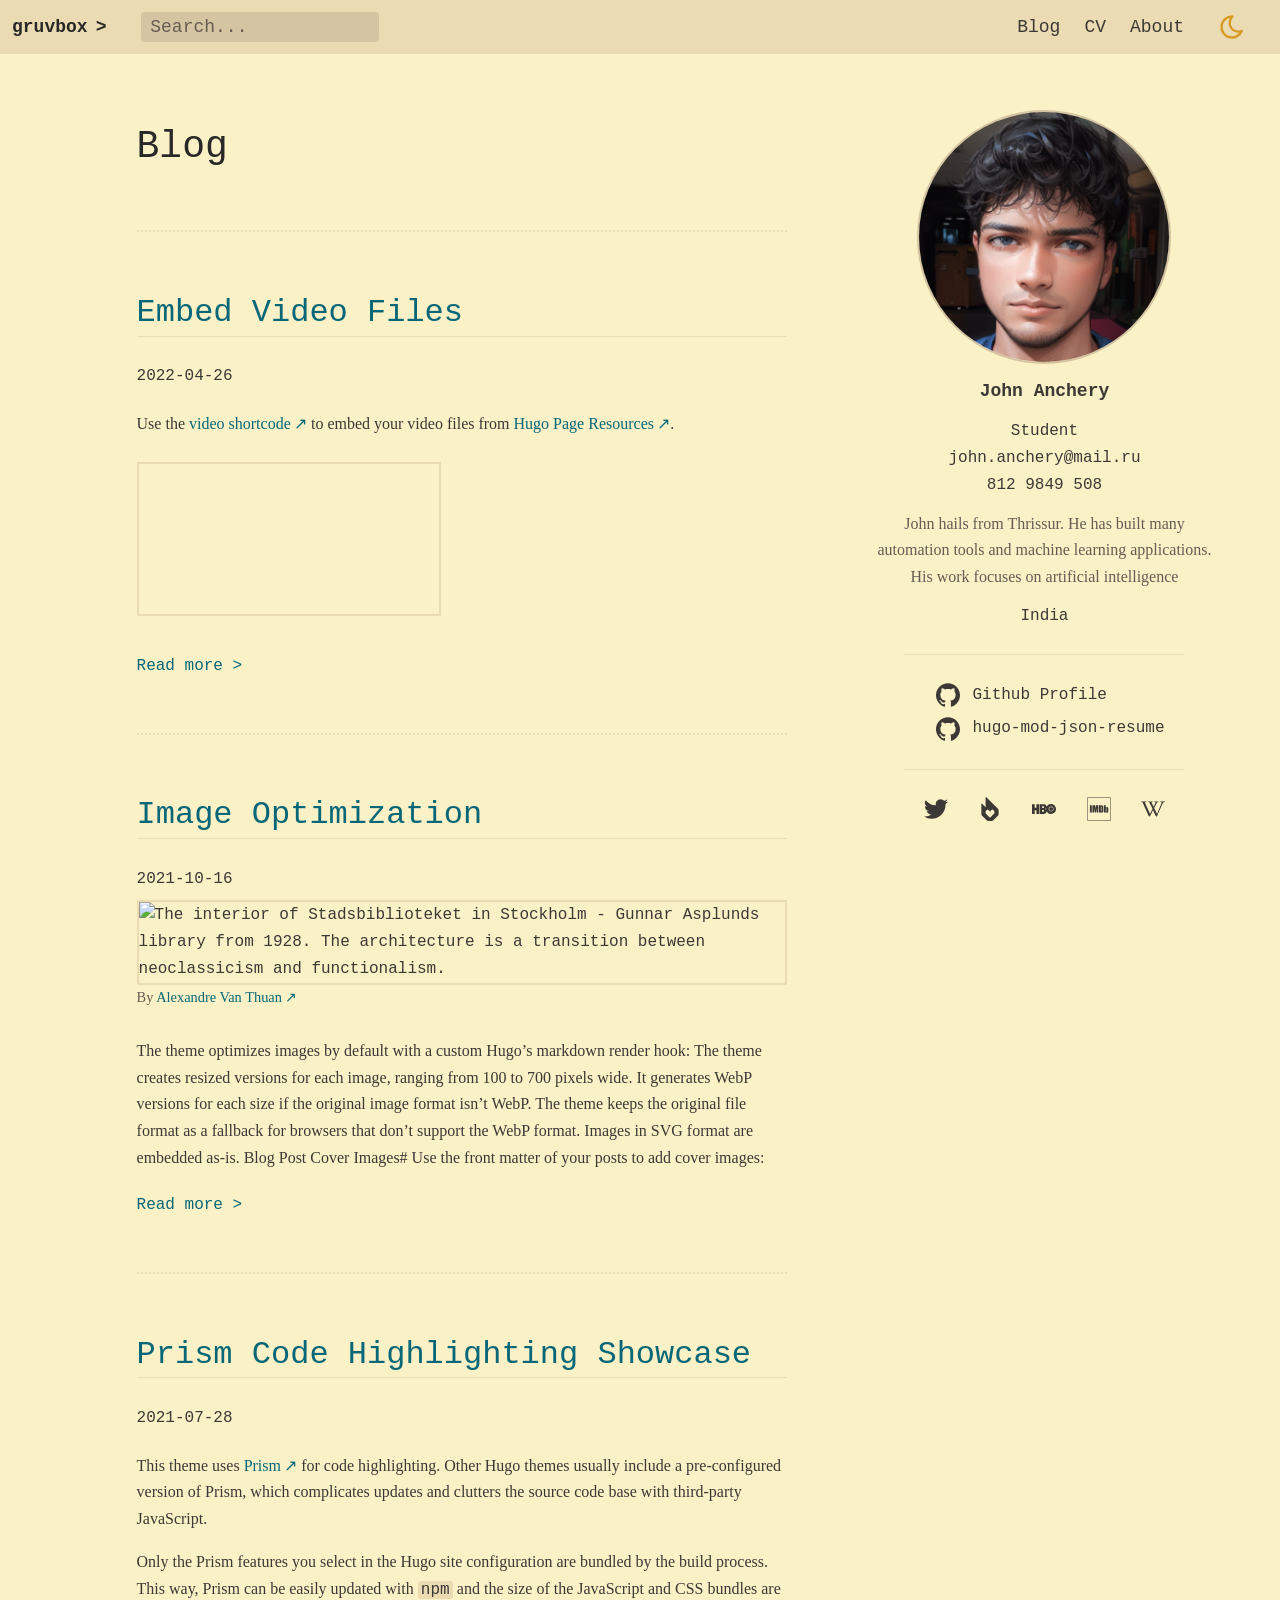
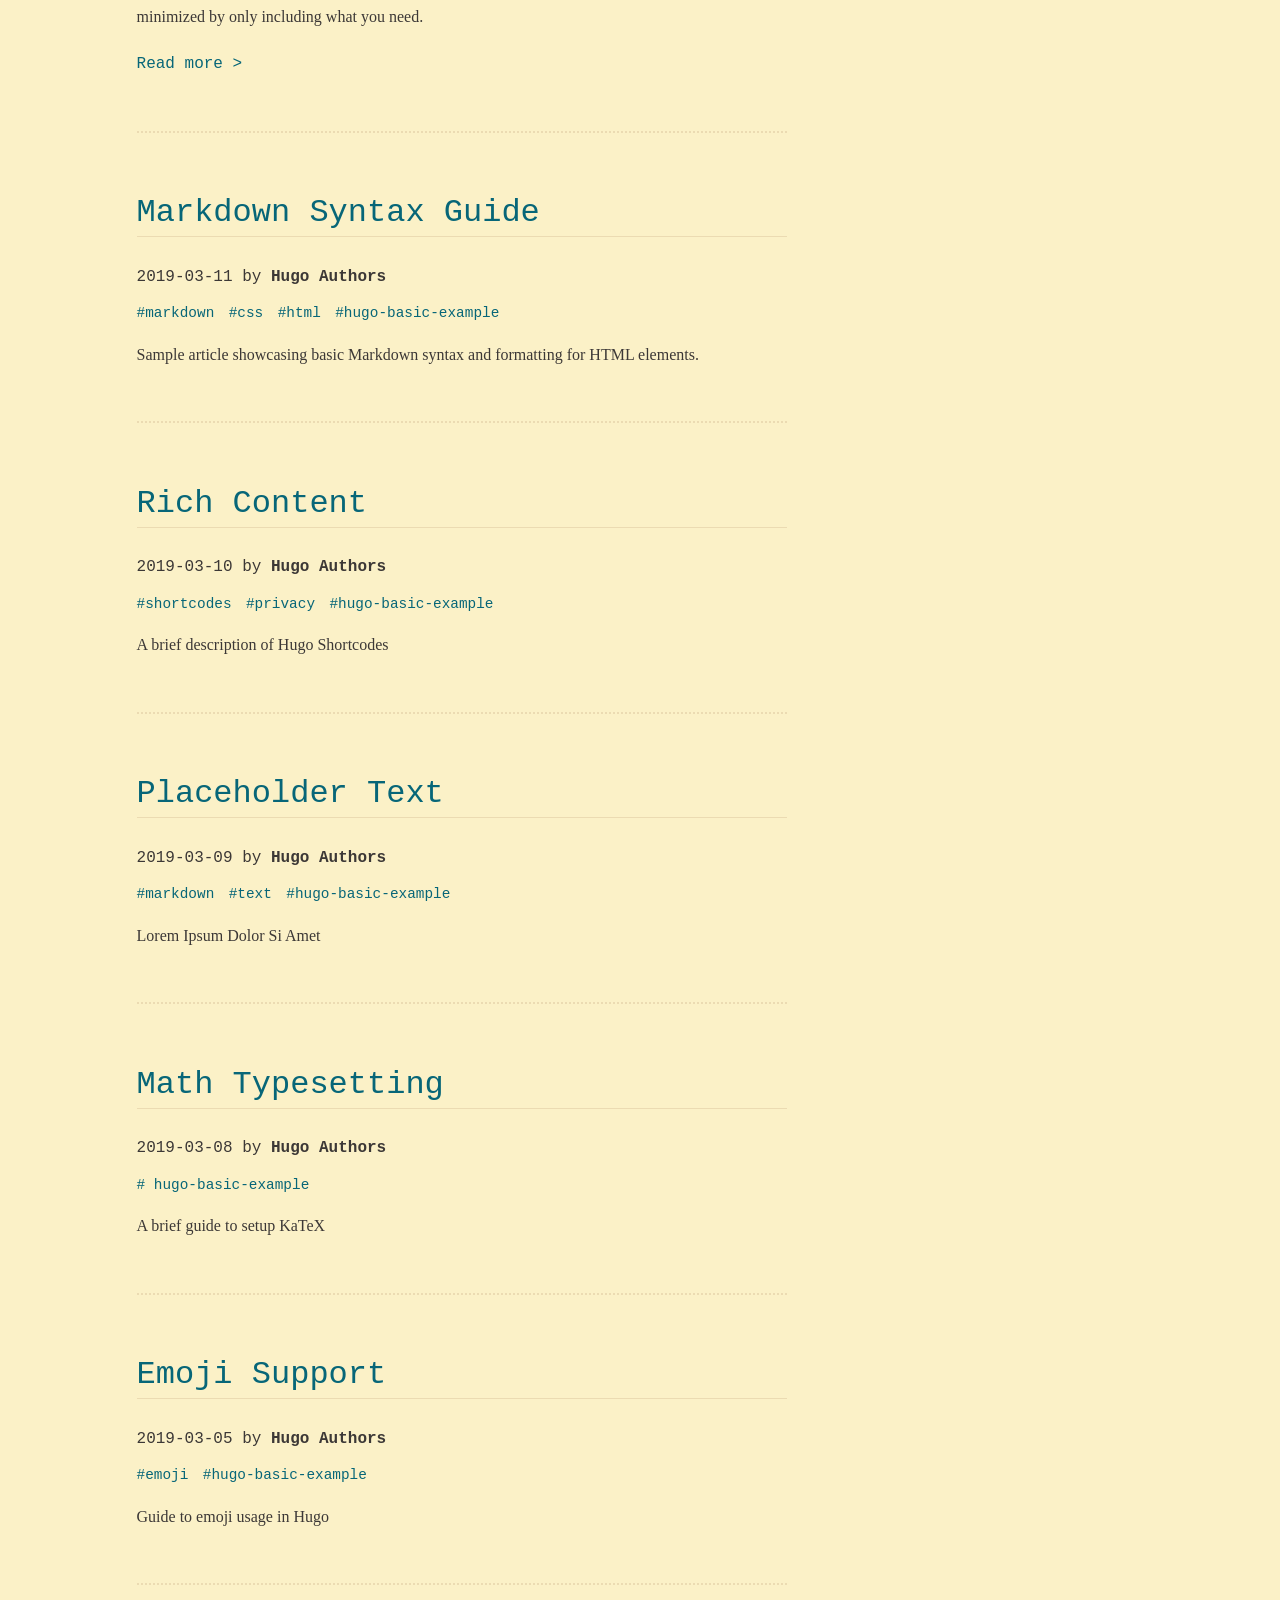
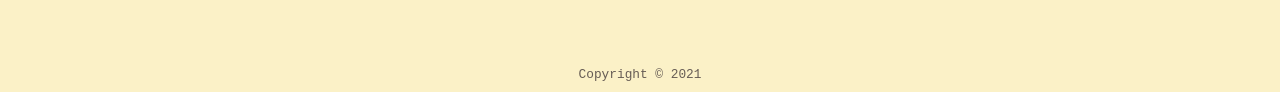
==== commit ca895f5f: "Use hugo theme" ====
--- a/index.html
+++ b/index.html
@@ -1,1202 +1,311 @@
 <!DOCTYPE html>
-<html lang="en">
-
-<head>
-  <meta charset="UTF-8">
-  <meta http-equiv="X-UA-Compatible" content="IE=edge">
-  <meta name="viewport" content="width=device-width, initial-scale=1.0">
-  <meta name="keywords" content="John Anchery, Web developer in Thrissur, Web deveoper in Kerala">
-  <title>John Anchery - Personal Portfolio</title>
-
-  <!--
-    - favicon
-  -->
-  <link rel="shortcut icon" href="./assets/images/logo.ico" type="image/x-icon">
-
-  <!--
-    - custom css link
-  -->
-  <link rel="stylesheet" href="./assets/css/style.css">
-
-  <!--
-    - google font link
-  -->
-  <link rel="preconnect" href="https://fonts.googleapis.com">
-  <link rel="preconnect" href="https://fonts.gstatic.com" crossorigin>
-  <link href="https://fonts.googleapis.com/css2?family=Poppins:wght@300;400;500;600&display=swap" rel="stylesheet">
+<!-- saved from url=(0073)file:///D:/johnanchery/hugo-theme-gruvbox%20%E2%80%94%20Theme%20Demo.html -->
+<html lang="en" data-theme="dark"><head><meta http-equiv="Content-Type" content="text/html; charset=UTF-8">
+<meta name="generator" content="HTML Tidy for HTML5 for Windows version 5.8.0">
+
+<meta name="generator" content="Hugo 0.127.0">
+<meta name="viewport" content="width=device-width,initial-scale=1">
+<link rel="preload" as="font" type="font/woff2" href="https://hugo-theme-gruvbox.schnerring.net/fonts/roboto-slab-latin-400.woff2" crossorigin="anonymous">
+<link rel="preload" as="font" type="font/woff2" href="https://hugo-theme-gruvbox.schnerring.net/fonts/roboto-slab-latin-700.woff2" crossorigin="anonymous">
+<link rel="preload" as="font" type="font/woff2" href="https://hugo-theme-gruvbox.schnerring.net/fonts/fira-code-latin-300.woff2" crossorigin="anonymous">
+<link rel="preload" as="font" type="font/woff2" href="https://hugo-theme-gruvbox.schnerring.net/fonts/fira-code-latin-400.woff2" crossorigin="anonymous">
+<link rel="preload" as="font" type="font/woff2" href="https://hugo-theme-gruvbox.schnerring.net/fonts/fira-code-latin-700.woff2" crossorigin="anonymous">
+<meta name="robots" content="index, follow, max-snippet:-1, max-image-preview:large, max-video-preview:-1">
+<title>hugo-theme-gruvbox — Theme Demo</title>
+<meta name="description" content="Hello, Im John">
+<link rel="canonical" href="https://hugo-theme-gruvbox.schnerring.net/">
+<meta name="twitter:card" content="summary">
+<meta name="twitter:title" content="hugo-theme-gruvbox">
+<meta name="twitter:description" content="A retro-looking Hugo theme inspired by gruvbox. The pastel colors are high contrast, easily distinguishable, pleasing to the eye, and feature light and dark color palettes.">
+<meta property="og:url" content="https://hugo-theme-gruvbox.schnerring.net/">
+<meta property="og:site_name" content="hugo-theme-gruvbox">
+<meta property="og:title" content="hugo-theme-gruvbox">
+<meta property="og:description" content="John Anchery&#39;s Personal Website">
+<meta property="og:locale" content="en">
+<meta property="og:type" content="website">
+<meta itemprop="name" content="hugo-theme-gruvbox">
+<meta itemprop="description" content="A retro-looking Hugo theme inspired by gruvbox. The pastel colors are high contrast, easily distinguishable, pleasing to the eye, and feature light and dark color palettes.">
+<meta itemprop="dateModified" content="2022-04-26T01:16:18+02:00">
+<link rel="alternate" type="application/rss+xml" href="https://hugo-theme-gruvbox.schnerring.net/index.xml" title="hugo-theme-gruvbox">
+<style>
+@font-face{font-display:swap;font-family:Roboto Slab;font-style:normal;font-weight:100;src:local("Roboto Slab Thin "),local("Roboto Slab-Thin"),url(/fonts/roboto-slab-latin-100.woff2) format("woff2"),url(/fonts/roboto-slab-latin-100.woff) format("woff")}@font-face{font-display:swap;font-family:Roboto Slab;font-style:normal;font-weight:200;src:local("Roboto Slab Extra Light "),local("Roboto Slab-Extra Light"),url(/fonts/roboto-slab-latin-200.woff2) format("woff2"),url(/fonts/roboto-slab-latin-200.woff) format("woff")}@font-face{font-display:swap;font-family:Roboto Slab;font-style:normal;font-weight:300;src:local("Roboto Slab Light "),local("Roboto Slab-Light"),url(/fonts/roboto-slab-latin-300.woff2) format("woff2"),url(/fonts/roboto-slab-latin-300.woff) format("woff")}@font-face{font-display:swap;font-family:Roboto Slab;font-style:normal;font-weight:400;src:local("Roboto Slab Regular "),local("Roboto Slab-Regular"),url(/fonts/roboto-slab-latin-400.woff2) format("woff2"),url(/fonts/roboto-slab-latin-400.woff) format("woff")}@font-face{font-display:swap;font-family:Roboto Slab;font-style:normal;font-weight:500;src:local("Roboto Slab Medium "),local("Roboto Slab-Medium"),url(/fonts/roboto-slab-latin-500.woff2) format("woff2"),url(/fonts/roboto-slab-latin-500.woff) format("woff")}@font-face{font-display:swap;font-family:Roboto Slab;font-style:normal;font-weight:600;src:local("Roboto Slab SemiBold "),local("Roboto Slab-SemiBold"),url(/fonts/roboto-slab-latin-600.woff2) format("woff2"),url(/fonts/roboto-slab-latin-600.woff) format("woff")}@font-face{font-display:swap;font-family:Roboto Slab;font-style:normal;font-weight:700;src:local("Roboto Slab Bold "),local("Roboto Slab-Bold"),url(/fonts/roboto-slab-latin-700.woff2) format("woff2"),url(/fonts/roboto-slab-latin-700.woff) format("woff")}@font-face{font-display:swap;font-family:Roboto Slab;font-style:normal;font-weight:800;src:local("Roboto Slab ExtraBold "),local("Roboto Slab-ExtraBold"),url(/fonts/roboto-slab-latin-800.woff2) format("woff2"),url(/fonts/roboto-slab-latin-800.woff) format("woff")}@font-face{font-display:swap;font-family:Roboto Slab;font-style:normal;font-weight:900;src:local("Roboto Slab Black "),local("Roboto Slab-Black"),url(/fonts/roboto-slab-latin-900.woff2) format("woff2"),url(/fonts/roboto-slab-latin-900.woff) format("woff")}@font-face{font-display:swap;font-family:Fira Code;font-style:normal;font-weight:300;src:local("Fira Code Light "),local("Fira Code-Light"),url(/fonts/fira-code-latin-300.woff2) format("woff2"),url(/fonts/fira-code-latin-300.woff) format("woff")}@font-face{font-display:swap;font-family:Fira Code;font-style:normal;font-weight:400;src:local("Fira Code Regular "),local("Fira Code-Regular"),url(/fonts/fira-code-latin-400.woff2) format("woff2"),url(/fonts/fira-code-latin-400.woff) format("woff")}@font-face{font-display:swap;font-family:Fira Code;font-style:normal;font-weight:500;src:local("Fira Code Medium "),local("Fira Code-Medium"),url(/fonts/fira-code-latin-500.woff2) format("woff2"),url(/fonts/fira-code-latin-500.woff) format("woff")}@font-face{font-display:swap;font-family:Fira Code;font-style:normal;font-weight:600;src:local("Fira Code SemiBold "),local("Fira Code-SemiBold"),url(/fonts/fira-code-latin-600.woff2) format("woff2"),url(/fonts/fira-code-latin-600.woff) format("woff")}@font-face{font-display:swap;font-family:Fira Code;font-style:normal;font-weight:700;src:local("Fira Code Bold "),local("Fira Code-Bold"),url(/fonts/fira-code-latin-700.woff2) format("woff2"),url(/fonts/fira-code-latin-700.woff) format("woff")}
+
+/*! normalize.css v8.0.1 | MIT License | github.com/necolas/normalize.css */html{line-height:1.15;-webkit-text-size-adjust:100%}body{margin:0}main{display:block}h1{font-size:2em;margin:.67em 0}hr{box-sizing:content-box;height:0;overflow:visible}pre{font-family:monospace,monospace;font-size:1em}a{background-color:transparent}abbr[title]{border-bottom:none;-webkit-text-decoration:underline;text-decoration:underline;-webkit-text-decoration:underline dotted;text-decoration:underline dotted}b,strong{font-weight:bolder}code,kbd,samp{font-family:monospace,monospace;font-size:1em}small{font-size:80%}sub,sup{font-size:75%;line-height:0;position:relative;vertical-align:baseline}sub{bottom:-.25em}sup{top:-.5em}img{border-style:none}button,input,optgroup,select,textarea{font-family:inherit;font-size:100%;line-height:1.15;margin:0}button,input{overflow:visible}button,select{text-transform:none}[type=button],[type=reset],[type=submit],button{-webkit-appearance:button}[type=button]::-moz-focus-inner,[type=reset]::-moz-focus-inner,[type=submit]::-moz-focus-inner,button::-moz-focus-inner{border-style:none;padding:0}[type=button]:-moz-focusring,[type=reset]:-moz-focusring,[type=submit]:-moz-focusring,button:-moz-focusring{outline:1px dotted ButtonText}fieldset{padding:.35em .75em .625em}legend{box-sizing:border-box;color:inherit;display:table;max-width:100%;padding:0;white-space:normal}progress{vertical-align:baseline}textarea{overflow:auto}[type=checkbox],[type=radio]{box-sizing:border-box;padding:0}[type=number]::-webkit-inner-spin-button,[type=number]::-webkit-outer-spin-button{height:auto}[type=search]{-webkit-appearance:textfield;outline-offset:-2px}[type=search]::-webkit-search-decoration{-webkit-appearance:none}::-webkit-file-upload-button{-webkit-appearance:button;font:inherit}details{display:block}summary{display:list-item}[hidden],template{display:none}
+
+/*! CC BY-SA 3.0 License | https://stackoverflow.com/a/36118384/1154965 */@keyframes blink{50%{opacity:0}to{opacity:1}}
+
+/*! MIT License | github.com/schnerring/hugo-theme-gruvbox */:root[data-theme=light]{--bg:var(--bg0);--bg0:#fbf1c7;--bg0_h:#f9f5d7;--bg0_s:#f2e5bc;--bg1:#ebdbb2;--bg2:#d5c4a1;--bg3:#bdae93;--bg4:#a89984;--fg:var(--fg1);--fg0:#282828;--fg1:#3c3836;--fg2:#504945;--fg3:#665c54;--fg4:#7c6f64;--gray1:var(--fg4);--gray2:#928374;--red1:#cc241d;--red2:#9d0006;--green1:#98971a;--green2:#797403;--yellow1:#d79921;--yellow2:#b57614;--blue1:#458588;--blue2:#076678;--purple1:#b16286;--purple2:#8f3f71;--aqua1:#689d6a;--aqua2:#427b58;--orange1:#d65d0e;--orange2:#af3a03}[data-theme=light]:root .light--hidden{display:none}:root[data-theme=dark]{--bg:var(--bg0);--bg0:#282828;--bg0_h:#1d2021;--bg0_s:#32302f;--bg1:#3c3836;--bg2:#504945;--bg3:#665c54;--bg4:#7c6f64;--fg:var(--fg1);--fg0:#fbf1c7;--fg1:#ebdbb2;--fg2:#d5c4a1;--fg3:#bdae93;--fg4:#a89984;--gray1:var(--fg4);--gray2:#928374;--red1:#cc241d;--red2:#fb4934;--green1:#98971a;--green2:#b8bb26;--yellow1:#d79921;--yellow2:#fabd2f;--blue1:#458588;--blue2:#83a598;--purple1:#b16286;--purple2:#d3869b;--aqua1:#689d6a;--aqua2:#8ec07c;--orange1:#d65d0e;--orange2:#fe8019}[data-theme=dark]:root .dark--hidden{display:none}:root{--primary:var(--blue1);--primary-alt:var(--blue2);--font-monospace:"Fira Code","Lucida Console",Monaco,monospace;--font-sans-serif:Verdana,Helvetica,sans-serif;--font-serif:"Roboto Slab",Georgia,serif}html{font-family:Roboto Slab,Georgia,serif;font-family:var(--font-serif);font-size:1rem;scroll-behavior:smooth}body{background:var(--bg);color:var(--fg);line-height:1.675;word-wrap:break-word}strong{letter-spacing:.35px}a{color:inherit;-webkit-text-decoration:none;text-decoration:none}a.link--external:after{content:"\2009↗"}img,video{border:2px solid var(--bg1);height:auto;max-width:100%}figure{display:inline-block}figcaption{color:var(--fg3);font-family:Roboto Slab,Georgia,serif;font-family:var(--font-serif);font-size:.9rem}::-moz-selection{background:var(--bg4);color:var(--fg0)}::selection{background:var(--bg4);color:var(--fg0)}h1,h2,h3,h4,h5,h6{color:var(--fg0);font-family:Fira Code,Lucida Console,Monaco,monospace;font-family:var(--font-monospace);font-weight:300;line-height:1.4}h1 code,h2 code,h3 code,h4 code,h5 code,h6 code{font-size:1em}h2,h3,h4,h5,h6{border-bottom:1px solid var(--bg1)}h1,h2{font-weight:400}h1{font-size:1.875rem}h2{font-size:1.75rem}h3{font-size:1.625rem}@media (min-width:768px){h1{font-size:2.375rem}h2{font-size:2rem}h3{font-size:1.75rem}}h4{font-size:1.5rem}h5{font-size:1.375rem}h6{font-size:1.25rem}table{border-collapse:collapse;margin:2rem 0;table-layout:fixed;width:100%}table,td,th{border:1px solid var(--bg1);padding:.5rem}hr{background:var(--bg1);border:none;height:1px;margin:3rem auto;width:80%}mark{background:var(--yellow1);color:var(--bg0)}abbr{text-underline-offset:.2rem}blockquote,code,kbd,mark,pre{border-radius:.2rem;padding:0 .2em}pre code{padding:0}blockquote,code,kbd,pre,th{background:var(--bg1)}code,kbd,pre,th{font-family:Fira Code,Lucida Console,Monaco,monospace;font-family:var(--font-monospace)}code code,code kbd,kbd code,kbd kbd{background:var(--bg2)}blockquote,pre{padding:1rem}pre{background:var(--bg1)!important;overflow:auto}pre code{background:none}blockquote,blockquote.twitter-tweet{border-left:5px solid var(--primary-alt);margin:.5rem 0}blockquote.twitter-tweet code,blockquote:not(.does-not-exist) code{background:var(--bg2)}blockquote.twitter-tweet p:first-of-type,blockquote:not(.does-not-exist) p:first-of-type{margin-top:0}blockquote.twitter-tweet p:last-of-type,blockquote:not(.does-not-exist) p:last-of-type{margin-bottom:0}blockquote.twitter-tweet{border-color:var(--blue2);color:inherit;font:inherit;font-size:inherit;line-height:inherit}blockquote.twitter-tweet a{color:var(--blue2)}blockquote.twitter-tweet a:hover{color:var(--blue1);-webkit-text-decoration:none!important;text-decoration:none!important}pre::-webkit-scrollbar{height:.5rem;scrollbar-width:auto}pre::-webkit-scrollbar-track{background:var(--bg2);border-radius:.2rem}pre::-webkit-scrollbar-thumb{background:var(--bg4);border-radius:.2rem}.layout{display:grid;grid-template-areas:"header" "main" "footer";grid-template-rows:auto 1fr auto;height:100vh}main{align-items:start;display:grid;grid-area:main;grid-template-areas:"empty content sidebar";grid-template-columns:1fr minmax(0,650px) 4fr}header{background:var(--bg1);grid-area:header}footer{grid-area:footer}footer,main{margin:.5em 1.1em}.content{grid-area:content}.sidebar{display:none;flex-direction:column;grid-area:sidebar;margin-top:3rem;position:sticky;top:2rem}@media (min-width:992px){.sidebar{display:flex}}header{display:grid;font-family:Fira Code,Lucida Console,Monaco,monospace;font-family:var(--font-monospace);font-size:1.125rem;grid-template-areas:"heading search nav theme-toggle";grid-template-columns:auto auto 1fr auto;padding:.75rem}.logo{color:var(--fg0);display:flex;font-weight:700;grid-area:heading}.logo:hover .logo__cursor{animation:blink 1s infinite;opacity:1}.logo__chevron,.logo__cursor{margin-left:.5rem}.logo__cursor{opacity:0}.logo__text{display:none}@media (min-width:768px){.logo__text{display:block}}.search{display:flex;grid-area:search;margin:0 1rem}#search__text{background:var(--bg2);border:1px solid var(--bg2);border-radius:.2rem;caret-color:var(--fg);color:var(--fg);outline:none;padding:0 .5rem;width:100%}#search__text:hover{border-color:var(--bg3)}#search__text:focus{border-color:var(--bg4)}#search__text::-moz-placeholder{color:var(--fg3)}#search__text::placeholder{color:var(--fg3)}#search__text[type=search]::-webkit-search-cancel-button{-webkit-appearance:none;appearance:none}#search__suggestions{background:var(--bg);border-radius:.2rem;box-shadow:0 .5rem 1rem var(--bg1);font-family:Roboto Slab,Georgia,serif;font-family:var(--font-serif);left:0;margin-top:2rem;position:absolute;width:95vw;z-index:1000}@media (min-width:768px){.search{position:relative}#search__suggestions{width:60vw}}.search__suggestions--hidden{display:none}.search__suggestion-item{border-bottom:1px dashed var(--bg2);display:grid;grid-template-columns:1fr 2fr}.search__suggestion-item:focus,.search__suggestion-item:focus-visible,.search__suggestion-item:hover{background:var(--bg1);cursor:pointer;outline:none}.search__suggestion-item:last-child{border:none}.search__suggestion-description,.search__suggestion-title{margin:1rem 0;padding:0 1rem}.search__suggestion-title{font-weight:700}.search__suggestion-description{border-left:1px solid var(--bg2)}.search__no-results{padding:.75rem}.theme__toggle{align-items:center;background:none;border:none;color:var(--yellow1);cursor:pointer;display:flex;grid-area:theme-toggle;margin:0 1rem}.theme__toggle:hover{color:var(--yellow2)}.theme__toggle svg{height:28px;width:28px}nav#menu{align-items:center;display:flex;grid-area:nav;justify-content:flex-end}nav#menu .menu__item{color:var(--fg)}nav#menu .menu__item:hover{color:var(--fg3);cursor:pointer}nav#menu ul{list-style:none;margin:0;padding:0}nav#menu ul.menu--horizontal{align-items:center;display:none}nav#menu ul.menu--horizontal li{display:inline-block;margin:0 .75rem}@media (min-width:768px){nav#menu ul.menu--horizontal{display:flex}}nav#menu ul.menu--vertical{background:var(--fg0);bottom:0;margin:0;padding:3rem;position:fixed;right:0;top:0;transform:translate(100%);transition:transform .5s cubic-bezier(.9,0,.1,1);width:50%;z-index:10}nav#menu ul.menu--vertical .menu__item{color:var(--bg1)}nav#menu ul.menu--vertical .menu__item:hover{color:var(--bg4)}nav#menu .menu__burger{display:flex;height:24px;width:24px}nav#menu .menu__burger>*{position:absolute}nav#menu .menu__burger svg{height:inherit;width:inherit;z-index:20}nav#menu .menu__burger input{height:inherit;opacity:0;width:inherit;z-index:30}nav#menu .menu__burger input:checked~ul.menu--vertical{transform:none}nav#menu .menu__burger input:checked~svg{stroke:var(--bg1)}@media (min-width:768px){nav#menu .menu__burger{display:none}}.sidebar{font-family:Fira Code,Lucida Console,Monaco,monospace;font-family:var(--font-monospace);margin-left:auto;margin-right:auto;max-width:350px;padding-left:2.5rem}.sidebar hr{margin:1.5rem auto}.sidebar svg{fill:var(--fg)}.sidebar__heading{font-size:1.3rem}aside.toc a{color:var(--blue2);color:var(--primary-alt)}aside.toc a:hover{color:var(--blue1);color:var(--primary)}aside.toc ul{list-style:none;margin:0;padding:0}aside.toc ul ul{font-size:.9rem;margin-left:.5rem}aside.toc ul li{line-height:1.1}aside.toc ul li a{display:block;padding:.2rem 0}.jr-basics__image{background:var(--bg1);border:2px solid var(--bg2)}.jr-basics__summary{color:var(--fg3);font-family:Roboto Slab,Georgia,serif;font-family:var(--font-serif);margin:.75rem 0}.jr-basics__profile a:hover{color:var(--fg3)}.jr-basics__profile a:hover svg{fill:var(--fg3)}.content-section,.post{border-bottom:2px dotted var(--bg1);padding:2rem 0}.post figure,.post img:not(figure img),.post video:not(figure video){box-sizing:border-box;margin:.5rem 0}.post-content__read-more,.post-header{font-family:Fira Code,Lucida Console,Monaco,monospace;font-family:var(--font-monospace)}.post-meta__author{font-weight:700}.post-content{margin:1.3rem 0}.post-content__read-more{margin-top:1.3rem}.post-content a,.post-content__read-more,.post-header a{color:var(--blue2);color:var(--primary-alt)}.post-content a:hover,.post-header a:hover{color:var(--blue1);color:var(--primary)}.post-tags{align-items:center;display:flex;flex-wrap:wrap;gap:.9rem;margin:1rem 0}.post-tag{font-size:.9rem;line-height:1}.post-tag:before{content:"#"}.post-heading__anchor{display:none}h1:hover .post-heading__anchor,h2:hover .post-heading__anchor,h3:hover .post-heading__anchor,h4:hover .post-heading__anchor,h5:hover .post-heading__anchor,h6:hover .post-heading__anchor{display:inline-block}.jr__item-meta{flex-direction:column}.jr-basics__image,.jr-basics__item,.jr-basics__profile-icon,.jr-basics__profile-item,.jr__item-meta{align-items:center;display:flex}.jr-awards__title,.jr-basics__name,.jr-education__area,.jr-projects__roles,.jr-publications__name,.jr-volunteer__position,.jr-work__position{font-size:1.125rem;font-weight:700}.jr-basics__item{flex-direction:column;text-align:center}.jr-basics__item hr{margin:1.5rem auto}.jr-basics__image{border-radius:50%;height:250px;justify-content:center;overflow:hidden;width:250px}.jr-basics__label,.jr-basics__name,.jr-basics__summary{margin-top:.75rem}.jr-basics__profile svg{height:24px;width:24px}.jr-basics__profile,.jr-basics__profile-item{display:flex}.jr-basics__profile-item{display:flex;padding:.2rem}.jr-basics__profile--col{flex-direction:column}.jr-basics__profile--row{flex-wrap:wrap;justify-content:space-evenly}.jr-basics__profile-icon{padding:0 .75rem}.jr__item-meta{align-items:start;flex-flow:column;font-family:Fira Code,Lucida Console,Monaco,monospace;font-family:var(--font-monospace)}@media (min-width:768px){.jr__item-meta{align-items:center;flex-flow:row wrap}.jr-work__location,.jr__date,.jr__date-range{flex-grow:1;text-align:right}.jr-awards__awarder,.jr-education__institution,.jr-publications__publisher,.jr-volunteer__organization{flex-basis:100%}}.social-share{align-items:center;border-top:2px dotted var(--bg1);display:flex;flex-wrap:wrap;gap:.9rem;margin:3rem 0;padding-top:3rem}.social-share svg{fill:var(--fg);height:24px;width:24px}.social-share svg.icon-tabler{fill:none;stroke:var(--fg)}.social-share__item{background:var(--bg1);display:flex;padding:.5rem}
+</style>
+<link rel="stylesheet" href="./hugo-theme-gruvbox — Theme Demo_files/non-critical.581aa6a2a5cc58941166579868bb3723f67296d4f54355d67bfa4a29b14a0c84907860138d63306acaf7a9a8d3dc3e9a55ea768cb739bcab515f7c62ae48a3ef.css" as="style" onload="this.onload=null,this.rel=&quot;stylesheet&quot;" integrity="sha512-WBqmoqXMWJQRZleYaLs3I/ZyltT1Q1XWe/pKKbFKDISQeGATjWMwasr3qajT3D6aVep2jLc5vKtRX3xirkij7w==">
+<link id="prism-dark" rel="stylesheet" href="./hugo-theme-gruvbox — Theme Demo_files/prism-gruvbox-dark.min.54aecc64074623a4f9898544dcbdab9e804f1560ef0b38f4cf8e10fcaaf72264e798cb407c601aca6ecd833ec4eb93d66535581f18d45ba202cf848b70dbc332.css" as="style" onload="this.onload=null,this.rel=&quot;stylesheet&quot;" integrity="sha512-VK7MZAdGI6T5iYVE3L2rnoBPFWDvCzj0z44Q/Kr3ImTnmMtAfGAaym7Ngz7E65PWZTVYHxjUW6ICz4SLcNvDMg==">
+<link id="prism-light" rel="stylesheet" href="./hugo-theme-gruvbox — Theme Demo_files/prism-gruvbox-light.min.42a221741efe997fcc94187c39d63c555560678789ac9ca856c74a5f0ddb2aa6c50d38b2ffbecc7a99038cbbd2efa99746e862267f781c559e0cfec10b88a5fc.css" as="style" onload="this.onload=null,this.rel=&quot;stylesheet&quot;" integrity="sha512-QqIhdB7+mX/MlBh8OdY8VVVgZ4eJrJyoVsdKXw3bKqbFDTiy/77MepkDjLvS76mXRuhiJn94HFWeDP7BC4il/A==" disabled=""><noscript>
+<link rel="stylesheet" href=
+"/prism-themes/prism-gruvbox-light.min.42a221741efe997fcc94187c39d63c555560678789ac9ca856c74a5f0ddb2aa6c50d38b2ffbecc7a99038cbbd2efa99746e862267f781c559e0cfec10b88a5fc.css"
+integrity=
+"sha512-QqIhdB7+mX/MlBh8OdY8VVVgZ4eJrJyoVsdKXw3bKqbFDTiy/77MepkDjLvS76mXRuhiJn94HFWeDP7BC4il/A==">
+<link rel="stylesheet" href=
+"/css/non-critical.581aa6a2a5cc58941166579868bb3723f67296d4f54355d67bfa4a29b14a0c84907860138d63306acaf7a9a8d3dc3e9a55ea768cb739bcab515f7c62ae48a3ef.css"
+integrity=
+"sha512-WBqmoqXMWJQRZleYaLs3I/ZyltT1Q1XWe/pKKbFKDISQeGATjWMwasr3qajT3D6aVep2jLc5vKtRX3xirkij7w==">
+</noscript>
+<script>
+(()=>{function n(){if(localStorage&&localStorage.getItem("theme"))return localStorage.getItem("theme");if(window.matchMedia)return window.matchMedia("(prefers-color-scheme: light)").matches?"light":"dark"}function e(e){document.documentElement.setAttribute("data-theme",e);let t=document.getElementById("prism-dark"),n=document.getElementById("prism-light");t.toggleAttribute("disabled",e==="light"),n.toggleAttribute("disabled",e==="dark"),localStorage.setItem("theme",e)}var t=n();t&&e(t);function s(t){let n=t.currentTarget.classList.contains("light--hidden")?"light":"dark";e(n)}document.addEventListener("DOMContentLoaded",function(){document.querySelectorAll(".theme__toggle").forEach(e=>{e.addEventListener("click",s)})})})()
+</script>
+<link rel="apple-touch-icon" sizes="180x180" href="https://hugo-theme-gruvbox.schnerring.net/apple-touch-icon.png">
+<link rel="icon" type="image/png" sizes="32x32" href="https://hugo-theme-gruvbox.schnerring.net/favicon-32x32.png">
+<link rel="icon" type="image/png" sizes="16x16" href="https://hugo-theme-gruvbox.schnerring.net/favicon-16x16.png">
+<link rel="manifest" href="https://hugo-theme-gruvbox.schnerring.net/site.webmanifest">
+<link rel="mask-icon" href="https://hugo-theme-gruvbox.schnerring.net/safari-pinned-tab.svg" color="#282828">
+<meta name="msapplication-TileColor" content="#282828">
+<meta name="theme-color" content="#282828">
 </head>
-
 <body>
-
-  <!--
-    - #MAIN
-  -->
-
-  <main>
-
-    <!--
-      - #SIDEBAR
-    -->
-
-    <aside class="sidebar" data-sidebar>
-
-      <div class="sidebar-info">
-
-        <figure class="avatar-box">
-          <img src="./assets/images/my-avatar.png" alt="John Anchery" width="80">
-        </figure>
-
-        <div class="info-content">
-          <h1 class="name" title="John Anchery">John Anchery</h1>
-
-          <p class="title">Web developer</p>
-        </div>
-
-        <button class="info_more-btn" data-sidebar-btn>
-          <span>Show Contacts</span>
-
-          <ion-icon name="chevron-down"></ion-icon>
-        </button>
-
-      </div>
-
-      <div class="sidebar-info_more">
-
-        <div class="separator"></div>
-
-        <ul class="contacts-list">
-
-          <li class="contact-item">
-
-            <div class="icon-box">
-              <ion-icon name="mail-outline"></ion-icon>
-            </div>
-
-            <div class="contact-info">
-              <p class="contact-title">Email</p>
-
-              <a href="mailto:etcetra7n@gmail.com" class="contact-link">etcetra7n@gmail.com</a>
-            </div>
-
-          </li>
-
-          <li class="contact-item">
-
-            <div class="icon-box">
-              <ion-icon name="phone-portrait-outline"></ion-icon>
-            </div>
-
-            <div class="contact-info">
-              <p class="contact-title">Phone</p>
-
-              <a href="tel:8129849508" class="contact-link">+91 8129 849 508</a>
-            </div>
-
-          </li>
-
-          <li class="contact-item">
-
-            <div class="icon-box">
-              <ion-icon name="calendar-outline"></ion-icon>
-            </div>
-
-            <div class="contact-info">
-              <p class="contact-title">Birthday</p>
-
-              <time datetime="2001-07-11">July 11, 2001</time>
-            </div>
-
-          </li>
-
-          <li class="contact-item">
-
-            <div class="icon-box">
-              <ion-icon name="location-outline"></ion-icon>
-            </div>
-
-            <div class="contact-info">
-              <p class="contact-title">Location</p>
-
-              <address>Thrissur, Kerala, India</address>
-            </div>
-
-          </li>
-
-        </ul>
-
-        <div class="separator"></div>
-
-        <ul class="social-list">
-
-          <li class="social-item">
-            <a href="https://x.com/etcetra7n" class="social-link">
-              <ion-icon name="logo-twitter"></ion-icon>
-            </a>
-          </li>
-
-          <li class="social-item">
-            <a href="https://instagram.com/etcetra7n" class="social-link">
-              <ion-icon name="logo-instagram"></ion-icon>
-            </a>
-          </li>
-
-        </ul>
-
-      </div>
-
-    </aside>
-
-
-
-
-
-    <!--
-      - #main-content
-    -->
-
-    <div class="main-content">
-
-      <!--
-        - #NAVBAR
-      -->
-
-      <nav class="navbar">
-
-        <ul class="navbar-list">
-
-          <li class="navbar-item">
-            <button class="navbar-link  active" data-nav-link>About</button>
-          </li>
-
-          <li class="navbar-item">
-            <button class="navbar-link" data-nav-link>Resume</button>
-          </li>
-<!--
-          <li class="navbar-item">
-            <button class="navbar-link" data-nav-link>Portfolio</button>
-          </li>
-
-          <li class="navbar-item">
-            <button class="navbar-link" data-nav-link>Blog</button>
-          </li>
-          -->
-
-          <li class="navbar-item">
-            <button class="navbar-link" data-nav-link>Contact</button>
-          </li>
-
-        </ul>
-
-      </nav>
-
-
-
-
-
-      <!--
-        - #ABOUT
-      -->
-
-      <article class="about  active" data-page="about">
-
-        <header>
-          <h2 class="h2 article-title">About me</h2>
-        </header>
-
-        <section class="about-text">
-          <p>
-            I'm Creative Director and UI/UX Designer from Thrissur Kerala working in web development and print media.
-            I enjoy
-            turning complex problems into simple, beautiful and intuitive designs.
-          </p>
-
-          <p>
-            My job is to build your website so that it is functional and user-friendly but at the same time attractive.
-            Moreover, I
-            add personal touch to your product and make sure that is eye-catching and easy to use. My aim is to bring
-            across your
-            message and identity in the most creative way. I created web design for many famous brand companies.
-          </p>
-        </section>
-
-
-        <!--
-          - service
-        -->
-
-        <section class="service">
-
-          <h3 class="h3 service-title">What i'm doing</h3>
-
-          <ul class="service-list">
-
-            <li class="service-item">
-
-              <div class="service-icon-box">
-                <img src="./assets/images/icon-design.svg
-                " alt="design icon" width="40">
-              </div>
-
-              <div class="service-content-box">
-                <h4 class="h4 service-item-title">Web design</h4>
-
-                <p class="service-item-text">
-                  The most modern and high-quality design made at a professional level.
-                </p>
-              </div>
-
-            </li>
-
-            <li class="service-item">
-
-              <div class="service-icon-box">
-                <img src="./assets/images/icon-dev.svg" alt="Web development icon" width="40">
-              </div>
-
-              <div class="service-content-box">
-                <h4 class="h4 service-item-title">Web development</h4>
-
-                <p class="service-item-text">
-                  High-quality development of sites at the professional level.
-                </p>
-              </div>
-
-            </li>
-<!--
-            <li class="service-item">
-
-              <div class="service-icon-box">
-                <img src="./assets/images/icon-app.svg" alt="mobile app icon" width="40">
-              </div>
-
-              <div class="service-content-box">
-                <h4 class="h4 service-item-title">Mobile apps</h4>
-
-                <p class="service-item-text">
-                  Professional development of applications for iOS and Android.
-                </p>
-              </div>
-
-            </li>
-            -->
-<!--
-            <li class="service-item">
-
-              <div class="service-icon-box">
-                <img src="./assets/images/icon-photo.svg" alt="camera icon" width="40">
-              </div>
-
-              <div class="service-content-box">
-                <h4 class="h4 service-item-title">Photography</h4>
-
-                <p class="service-item-text">
-                  I make high-quality photos of any category at a professional level.
-                </p>
-              </div>
-
-            </li>
-            -->
-
-          </ul>
-
-        </section>
-
-
-        <!--
-          - testimonials
-        -->
-<!--
-        <section class="testimonials">
-
-          <h3 class="h3 testimonials-title">Testimonials</h3>
-
-          <ul class="testimonials-list has-scrollbar">
-
-            <li class="testimonials-item">
-              <div class="content-card" data-testimonials-item>
-
-                <figure class="testimonials-avatar-box">
-                  <img src="./assets/images/avatar-1.png" alt="Daniel lewis" width="60" data-testimonials-avatar>
-                </figure>
-
-                <h4 class="h4 testimonials-item-title" data-testimonials-title>Daniel lewis</h4>
-
-                <div class="testimonials-text" data-testimonials-text>
-                  <p>
-                    Richard was hired to create a corporate identity. We were very pleased with the work done. She has a
-                    lot of experience
-                    and is very concerned about the needs of client. Lorem ipsum dolor sit amet, ullamcous cididt
-                    consectetur adipiscing
-                    elit, seds do et eiusmod tempor incididunt ut laborels dolore magnarels alia.
-                  </p>
-                </div>
-
-              </div>
-            </li>
-
-            <li class="testimonials-item">
-              <div class="content-card" data-testimonials-item>
-
-                <figure class="testimonials-avatar-box">
-                  <img src="./assets/images/avatar-2.png" alt="Jessica miller" width="60" data-testimonials-avatar>
-                </figure>
-
-                <h4 class="h4 testimonials-item-title" data-testimonials-title>Jessica miller</h4>
-
-                <div class="testimonials-text" data-testimonials-text>
-                  <p>
-                    Richard was hired to create a corporate identity. We were very pleased with the work done. She has a
-                    lot of experience
-                    and is very concerned about the needs of client. Lorem ipsum dolor sit amet, ullamcous cididt
-                    consectetur adipiscing
-                    elit, seds do et eiusmod tempor incididunt ut laborels dolore magnarels alia.
-                  </p>
-                </div>
-
-              </div>
-            </li>
-
-            <li class="testimonials-item">
-              <div class="content-card" data-testimonials-item>
-
-                <figure class="testimonials-avatar-box">
-                  <img src="./assets/images/avatar-3.png" alt="Emily evans" width="60" data-testimonials-avatar>
-                </figure>
-
-                <h4 class="h4 testimonials-item-title" data-testimonials-title>Emily evans</h4>
-
-                <div class="testimonials-text" data-testimonials-text>
-                  <p>
-                    Richard was hired to create a corporate identity. We were very pleased with the work done. She has a
-                    lot of experience
-                    and is very concerned about the needs of client. Lorem ipsum dolor sit amet, ullamcous cididt
-                    consectetur adipiscing
-                    elit, seds do et eiusmod tempor incididunt ut laborels dolore magnarels alia.
-                  </p>
-                </div>
-
-              </div>
-            </li>
-
-            <li class="testimonials-item">
-              <div class="content-card" data-testimonials-item>
-
-                <figure class="testimonials-avatar-box">
-                  <img src="./assets/images/avatar-4.png" alt="Henry william" width="60" data-testimonials-avatar>
-                </figure>
-
-                <h4 class="h4 testimonials-item-title" data-testimonials-title>Henry william</h4>
-
-                <div class="testimonials-text" data-testimonials-text>
-                  <p>
-                    Richard was hired to create a corporate identity. We were very pleased with the work done. She has a
-                    lot of experience
-                    and is very concerned about the needs of client. Lorem ipsum dolor sit amet, ullamcous cididt
-                    consectetur adipiscing
-                    elit, seds do et eiusmod tempor incididunt ut laborels dolore magnarels alia.
-                  </p>
-                </div>
-
-              </div>
-            </li>
-
-          </ul>
-
-        </section>
-        -->
-
-
-        <!--
-          - testimonials modal
-        -->
-
-        <div class="modal-container" data-modal-container>
-
-          <div class="overlay" data-overlay></div>
-
-          <section class="testimonials-modal">
-
-            <button class="modal-close-btn" data-modal-close-btn>
-              <ion-icon name="close-outline"></ion-icon>
-            </button>
-
-            <div class="modal-img-wrapper">
-              <figure class="modal-avatar-box">
-                <img src="./assets/images/avatar-1.png" alt="Daniel lewis" width="80" data-modal-img>
-              </figure>
-
-              <img src="./assets/images/icon-quote.svg" alt="quote icon">
-            </div>
-
-            <div class="modal-content">
-
-              <h4 class="h3 modal-title" data-modal-title>Daniel lewis</h4>
-
-              <time datetime="2021-06-14">14 June, 2021</time>
-
-              <div data-modal-text>
-                <p>
-                  Richard was hired to create a corporate identity. We were very pleased with the work done. She has a
-                  lot of experience
-                  and is very concerned about the needs of client. Lorem ipsum dolor sit amet, ullamcous cididt
-                  consectetur adipiscing
-                  elit, seds do et eiusmod tempor incididunt ut laborels dolore magnarels alia.
-                </p>
-              </div>
-
-            </div>
-
-          </section>
-
-        </div>
-
-
-        <!--
-          - clients
-        -->
-<!--
-        <section class="clients">
-
-          <h3 class="h3 clients-title">Clients</h3>
-
-          <ul class="clients-list has-scrollbar">
-
-            <li class="clients-item">
-              <a href="#">
-                <img src="./assets/images/logo-1-color.png" alt="client logo">
-              </a>
-            </li>
-
-            <li class="clients-item">
-              <a href="#">
-                <img src="./assets/images/logo-2-color.png" alt="client logo">
-              </a>
-            </li>
-
-            <li class="clients-item">
-              <a href="#">
-                <img src="./assets/images/logo-3-color.png" alt="client logo">
-              </a>
-            </li>
-
-            <li class="clients-item">
-              <a href="#">
-                <img src="./assets/images/logo-4-color.png" alt="client logo">
-              </a>
-            </li>
-
-            <li class="clients-item">
-              <a href="#">
-                <img src="./assets/images/logo-5-color.png" alt="client logo">
-              </a>
-            </li>
-
-            <li class="clients-item">
-              <a href="#">
-                <img src="./assets/images/logo-6-color.png" alt="client logo">
-              </a>
-            </li>
-
-          </ul>
-
-        </section>
-        -->
-
-      </article>
-
-
-
-
-
-      <!--
-        - #RESUME
-      -->
-
-      <article class="resume" data-page="resume">
-
-        <header>
-          <h2 class="h2 article-title">Resume</h2>
-        </header>
-
-        <section class="timeline">
-
-          <div class="title-wrapper">
-            <div class="icon-box">
-              <ion-icon name="book-outline"></ion-icon>
-            </div>
-
-            <h3 class="h3">Education</h3>
-          </div>
-
-          <ol class="timeline-list">
-
-            <li class="timeline-item">
-
-              <h4 class="h4 timeline-item-title">Rehoboth International School</h4>
-
-              <span>2009 — 2012</span>
-
-              <p class="timeline-text">
-                Nemo enims ipsam voluptatem, blanditiis praesentium voluptum delenit atque corrupti, quos dolores et
-                quas molestias
-                exceptur.
-              </p>
-
-            </li>
-
-            <li class="timeline-item">
-
-              <h4 class="h4 timeline-item-title">Seventh Day Adventist HS School</h4>
-
-              <span>2014 — 2024</span>
-
-              <p class="timeline-text">
-                Ratione voluptatem sequi nesciunt, facere quisquams facere menda ossimus, omnis voluptas assumenda est
-                omnis..
-              </p>
-
-            </li>
-<!--
-            <li class="timeline-item">
-
-              <h4 class="h4 timeline-item-title">High school of art and design</h4>
-
-              <span>2002 — 2004</span>
-
-              <p class="timeline-text">
-                Duis aute irure dolor in reprehenderit in voluptate, quila voluptas mag odit aut fugit, sed consequuntur
-                magni dolores
-                eos.
-              </p>
-
-            </li>
--->
-          </ol>
-
-        </section>
-
-        <section class="timeline">
-
-          <div class="title-wrapper">
-            <div class="icon-box">
-              <ion-icon name="book-outline"></ion-icon>
-            </div>
-
-            <h3 class="h3">Experience</h3>
-          </div>
-
-          <ol class="timeline-list">
-
-            <li class="timeline-item">
-
-              <h4 class="h4 timeline-item-title">Web Developer</h4>
-
-              <span>2020 — Present</span>
-
-              <p class="timeline-text">
-                Nemo enim ipsam voluptatem blanditiis praesentium voluptum delenit atque corrupti, quos dolores et qvuas
-                molestias
-                exceptur.
-              </p>
-
-            </li>
-<!--
-            <li class="timeline-item">
-
-              <h4 class="h4 timeline-item-title">Art director</h4>
-
-              <span>2013 — 2015</span>
-
-              <p class="timeline-text">
-                Nemo enims ipsam voluptatem, blanditiis praesentium voluptum delenit atque corrupti, quos dolores et
-                quas molestias
-                exceptur.
-              </p>
-
-            </li>
-
-            <li class="timeline-item">
-
-              <h4 class="h4 timeline-item-title">Web designer</h4>
-
-              <span>2010 — 2013</span>
-
-              <p class="timeline-text">
-                Nemo enims ipsam voluptatem, blanditiis praesentium voluptum delenit atque corrupti, quos dolores et
-                quas molestias
-                exceptur.
-              </p>
-
-            </li>
--->
-          </ol>
-
-        </section>
-
-        <section class="skill">
-
-          <h3 class="h3 skills-title">My skills</h3>
-
-          <ul class="skills-list content-card">
-
-            <li class="skills-item">
-
-              <div class="title-wrapper">
-                <h5 class="h5">Web design</h5>
-                <data value="80">80%</data>
-              </div>
-
-              <div class="skill-progress-bg">
-                <div class="skill-progress-fill" style="width: 80%;"></div>
-              </div>
-
-            </li>
-
-            <li class="skills-item">
-
-              <div class="title-wrapper">
-                <h5 class="h5">Graphic design</h5>
-                <data value="70">70%</data>
-              </div>
-
-              <div class="skill-progress-bg">
-                <div class="skill-progress-fill" style="width: 70%;"></div>
-              </div>
-
-            </li>
-
-            <li class="skills-item">
-
-              <div class="title-wrapper">
-                <h5 class="h5">Branding</h5>
-                <data value="90">90%</data>
-              </div>
-
-              <div class="skill-progress-bg">
-                <div class="skill-progress-fill" style="width: 90%;"></div>
-              </div>
-
-            </li>
-
-            <li class="skills-item">
-
-              <div class="title-wrapper">
-                <h5 class="h5">WordPress</h5>
-                <data value="50">50%</data>
-              </div>
-
-              <div class="skill-progress-bg">
-                <div class="skill-progress-fill" style="width: 50%;"></div>
-              </div>
-
-            </li>
-
-          </ul>
-
-        </section>
-
-      </article>
-
-
-
-
-
-      <!--
-        - #PORTFOLIO
-      -->
-
-      <article class="portfolio" data-page="portfolio">
-
-        <header>
-          <h2 class="h2 article-title">Portfolio</h2>
-        </header>
-
-        <section class="projects">
-
-          <ul class="filter-list">
-
-            <li class="filter-item">
-              <button class="active" data-filter-btn>All</button>
-            </li>
-
-            <li class="filter-item">
-              <button data-filter-btn>Web design</button>
-            </li>
-
-            <li class="filter-item">
-              <button data-filter-btn>Applications</button>
-            </li>
-
-            <li class="filter-item">
-              <button data-filter-btn>Web development</button>
-            </li>
-
-          </ul>
-
-          <div class="filter-select-box">
-
-            <button class="filter-select" data-select>
-
-              <div class="select-value" data-selecct-value>Select category</div>
-
-              <div class="select-icon">
-                <ion-icon name="chevron-down"></ion-icon>
-              </div>
-
-            </button>
-
-            <ul class="select-list">
-
-              <li class="select-item">
-                <button data-select-item>All</button>
-              </li>
-
-              <li class="select-item">
-                <button data-select-item>Web design</button>
-              </li>
-
-              <li class="select-item">
-                <button data-select-item>Applications</button>
-              </li>
-
-              <li class="select-item">
-                <button data-select-item>Web development</button>
-              </li>
-
-            </ul>
-
-          </div>
-
-          <ul class="project-list">
-
-            <li class="project-item  active" data-filter-item data-category="web development">
-              <a href="#">
-
-                <figure class="project-img">
-                  <div class="project-item-icon-box">
-                    <ion-icon name="eye-outline"></ion-icon>
-                  </div>
-
-                  <img src="./assets/images/project-1.jpg" alt="finance" loading="lazy">
-                </figure>
-
-                <h3 class="project-title">Finance</h3>
-
-                <p class="project-category">Web development</p>
-
-              </a>
-            </li>
-
-            <li class="project-item  active" data-filter-item data-category="web development">
-              <a href="#">
-
-                <figure class="project-img">
-                  <div class="project-item-icon-box">
-                    <ion-icon name="eye-outline"></ion-icon>
-                  </div>
-
-                  <img src="./assets/images/project-2.png" alt="orizon" loading="lazy">
-                </figure>
-
-                <h3 class="project-title">Orizon</h3>
-
-                <p class="project-category">Web development</p>
-
-              </a>
-            </li>
-
-            <li class="project-item  active" data-filter-item data-category="web design">
-              <a href="#">
-
-                <figure class="project-img">
-                  <div class="project-item-icon-box">
-                    <ion-icon name="eye-outline"></ion-icon>
-                  </div>
-
-                  <img src="./assets/images/project-3.jpg" alt="fundo" loading="lazy">
-                </figure>
-
-                <h3 class="project-title">Fundo</h3>
-
-                <p class="project-category">Web design</p>
-
-              </a>
-            </li>
-
-            <li class="project-item  active" data-filter-item data-category="applications">
-              <a href="#">
-
-                <figure class="project-img">
-                  <div class="project-item-icon-box">
-                    <ion-icon name="eye-outline"></ion-icon>
-                  </div>
-
-                  <img src="./assets/images/project-4.png" alt="brawlhalla" loading="lazy">
-                </figure>
-
-                <h3 class="project-title">Brawlhalla</h3>
-
-                <p class="project-category">Applications</p>
-
-              </a>
-            </li>
-
-            <li class="project-item  active" data-filter-item data-category="web design">
-              <a href="#">
-
-                <figure class="project-img">
-                  <div class="project-item-icon-box">
-                    <ion-icon name="eye-outline"></ion-icon>
-                  </div>
-
-                  <img src="./assets/images/project-5.png" alt="dsm." loading="lazy">
-                </figure>
-
-                <h3 class="project-title">DSM.</h3>
-
-                <p class="project-category">Web design</p>
-
-              </a>
-            </li>
-
-            <li class="project-item  active" data-filter-item data-category="web design">
-              <a href="#">
-
-                <figure class="project-img">
-                  <div class="project-item-icon-box">
-                    <ion-icon name="eye-outline"></ion-icon>
-                  </div>
-
-                  <img src="./assets/images/project-6.png" alt="metaspark" loading="lazy">
-                </figure>
-
-                <h3 class="project-title">MetaSpark</h3>
-
-                <p class="project-category">Web design</p>
-
-              </a>
-            </li>
-
-            <li class="project-item  active" data-filter-item data-category="web development">
-              <a href="#">
-
-                <figure class="project-img">
-                  <div class="project-item-icon-box">
-                    <ion-icon name="eye-outline"></ion-icon>
-                  </div>
-
-                  <img src="./assets/images/project-7.png" alt="summary" loading="lazy">
-                </figure>
-
-                <h3 class="project-title">Summary</h3>
-
-                <p class="project-category">Web development</p>
-
-              </a>
-            </li>
-
-            <li class="project-item  active" data-filter-item data-category="applications">
-              <a href="#">
-
-                <figure class="project-img">
-                  <div class="project-item-icon-box">
-                    <ion-icon name="eye-outline"></ion-icon>
-                  </div>
-
-                  <img src="./assets/images/project-8.jpg" alt="task manager" loading="lazy">
-                </figure>
-
-                <h3 class="project-title">Task Manager</h3>
-
-                <p class="project-category">Applications</p>
-
-              </a>
-            </li>
-
-            <li class="project-item  active" data-filter-item data-category="web development">
-              <a href="#">
-
-                <figure class="project-img">
-                  <div class="project-item-icon-box">
-                    <ion-icon name="eye-outline"></ion-icon>
-                  </div>
-
-                  <img src="./assets/images/project-9.png" alt="arrival" loading="lazy">
-                </figure>
-
-                <h3 class="project-title">Arrival</h3>
-
-                <p class="project-category">Web development</p>
-
-              </a>
-            </li>
-
-          </ul>
-
-        </section>
-
-      </article>
-
-
-
-
-
-      <!--
-        - #BLOG
-      -->
-
-      <article class="blog" data-page="blog">
-
-        <header>
-          <h2 class="h2 article-title">Blog</h2>
-        </header>
-
-        <section class="blog-posts">
-
-          <ul class="blog-posts-list">
-
-            <li class="blog-post-item">
-              <a href="#">
-
-                <figure class="blog-banner-box">
-                  <img src="./assets/images/blog-1.jpg" alt="Design conferences in 2022" loading="lazy">
-                </figure>
-
-                <div class="blog-content">
-
-                  <div class="blog-meta">
-                    <p class="blog-category">Design</p>
-
-                    <span class="dot"></span>
-
-                    <time datetime="2022-02-23">Fab 23, 2022</time>
-                  </div>
-
-                  <h3 class="h3 blog-item-title">Design conferences in 2022</h3>
-
-                  <p class="blog-text">
-                    Veritatis et quasi architecto beatae vitae dicta sunt, explicabo.
-                  </p>
-
-                </div>
-
-              </a>
-            </li>
-
-            <li class="blog-post-item">
-              <a href="#">
-
-                <figure class="blog-banner-box">
-                  <img src="./assets/images/blog-2.jpg" alt="Best fonts every designer" loading="lazy">
-                </figure>
-
-                <div class="blog-content">
-
-                  <div class="blog-meta">
-                    <p class="blog-category">Design</p>
-
-                    <span class="dot"></span>
-
-                    <time datetime="2022-02-23">Fab 23, 2022</time>
-                  </div>
-
-                  <h3 class="h3 blog-item-title">Best fonts every designer</h3>
-
-                  <p class="blog-text">
-                    Sed ut perspiciatis, nam libero tempore, cum soluta nobis est eligendi.
-                  </p>
-
-                </div>
-
-              </a>
-            </li>
-
-            <li class="blog-post-item">
-              <a href="#">
-
-                <figure class="blog-banner-box">
-                  <img src="./assets/images/blog-3.jpg" alt="Design digest #80" loading="lazy">
-                </figure>
-
-                <div class="blog-content">
-
-                  <div class="blog-meta">
-                    <p class="blog-category">Design</p>
-
-                    <span class="dot"></span>
-
-                    <time datetime="2022-02-23">Fab 23, 2022</time>
-                  </div>
-
-                  <h3 class="h3 blog-item-title">Design digest #80</h3>
-
-                  <p class="blog-text">
-                    Excepteur sint occaecat cupidatat no proident, quis nostrum exercitationem ullam corporis suscipit.
-                  </p>
-
-                </div>
-
-              </a>
-            </li>
-
-            <li class="blog-post-item">
-              <a href="#">
-
-                <figure class="blog-banner-box">
-                  <img src="./assets/images/blog-4.jpg" alt="UI interactions of the week" loading="lazy">
-                </figure>
-
-                <div class="blog-content">
-
-                  <div class="blog-meta">
-                    <p class="blog-category">Design</p>
-
-                    <span class="dot"></span>
-
-                    <time datetime="2022-02-23">Fab 23, 2022</time>
-                  </div>
-
-                  <h3 class="h3 blog-item-title">UI interactions of the week</h3>
-
-                  <p class="blog-text">
-                    Enim ad minim veniam, consectetur adipiscing elit, quis nostrud exercitation ullamco laboris nisi.
-                  </p>
-
-                </div>
-
-              </a>
-            </li>
-
-            <li class="blog-post-item">
-              <a href="#">
-
-                <figure class="blog-banner-box">
-                  <img src="./assets/images/blog-5.jpg" alt="The forgotten art of spacing" loading="lazy">
-                </figure>
-
-                <div class="blog-content">
-
-                  <div class="blog-meta">
-                    <p class="blog-category">Design</p>
-
-                    <span class="dot"></span>
-
-                    <time datetime="2022-02-23">Fab 23, 2022</time>
-                  </div>
-
-                  <h3 class="h3 blog-item-title">The forgotten art of spacing</h3>
-
-                  <p class="blog-text">
-                    Maxime placeat, sed do eiusmod tempor incididunt ut labore et dolore magna aliqua.
-                  </p>
-
-                </div>
-
-              </a>
-            </li>
-
-            <li class="blog-post-item">
-              <a href="#">
-
-                <figure class="blog-banner-box">
-                  <img src="./assets/images/blog-6.jpg" alt="Design digest #79" loading="lazy">
-                </figure>
-
-                <div class="blog-content">
-
-                  <div class="blog-meta">
-                    <p class="blog-category">Design</p>
-
-                    <span class="dot"></span>
-
-                    <time datetime="2022-02-23">Fab 23, 2022</time>
-                  </div>
-
-                  <h3 class="h3 blog-item-title">Design digest #79</h3>
-
-                  <p class="blog-text">
-                    Optio cumque nihil impedit uo minus quod maxime placeat, velit esse cillum.
-                  </p>
-
-                </div>
-
-              </a>
-            </li>
-
-          </ul>
-
-        </section>
-
-      </article>
-
-
-
-
-
-      <!--
-        - #CONTACT
-      -->
-
-      <article class="contact" data-page="contact">
-
-        <header>
-          <h2 class="h2 article-title">Contact</h2>
-        </header>
-
-        <section class="mapbox" data-mapbox>
-          <figure>
-            <iframe 
-              src="https://www.google.com/maps/embed?pb=!1m18!1m12!1m3!1d125531.64342413848!2d76.22325045!3d10.511387599999999!2m3!1f0!2f0!3f0!3m2!1i1024!2i768!4f13.1!3m3!1m2!1s0x3ba7ee15ed42d1bb%3A0x82e45aa016ca7db!2sThrissur%2C%20Kerala!5e0!3m2!1sen!2sin!4v1710496573463!5m2!1sen!2sin" 
-              width="400" height="300" loading="lazy"
-            ></iframe>
-          </figure>
-        </section>
-
-        <section class="contact-form">
-
-          <h3 class="h3 form-title">Contact Form</h3>
-
-          <form action="#" class="form" data-form>
-
-            <div class="input-wrapper">
-              <input type="text" name="fullname" class="form-input" placeholder="Full name" required data-form-input>
-
-              <input type="email" name="email" class="form-input" placeholder="Phone" required data-form-input>
-            </div>
-
-            <textarea name="message" class="form-input" placeholder="Your Message" required data-form-input></textarea>
-
-            <button class="form-btn" type="submit" disabled data-form-btn>
-              <ion-icon name="paper-plane"></ion-icon>
-              <span>Send Message</span>
-            </button>
-
-          </form>
-
-        </section>
-
-      </article>
-
-    </div>
-
-  </main>
-
-
-
-
-
-
-  <!--
-    - custom js link
-  -->
-  <script src="./assets/js/script.js"></script>
-
-  <!--
-    - ionicon link
-  -->
-  <script type="module" src="https://unpkg.com/ionicons@5.5.2/dist/ionicons/ionicons.esm.js"></script>
-  <script nomodule src="https://unpkg.com/ionicons@5.5.2/dist/ionicons/ionicons.js"></script>
-
-</body>
-
-</html>
+<div class="layout">
+<header><a class="logo" href="https://hugo-theme-gruvbox.schnerring.net/">
+<div class="logo__text">gruvbox</div>
+<div class="logo__chevron">&gt;</div>
+<div class="logo__cursor">█</div>
+</a>
+<div class="search"><input id="search__text" type="search" placeholder="Search..." aria-label="Search" autocomplete="off">
+<div id="search__suggestions" class="search__suggestions--hidden">
+</div>
+</div>
+<nav id="menu">
+<ul class="menu--horizontal">
+<li class="menu__item"><a href="https://hugo-theme-gruvbox.schnerring.net/blog">Blog</a></li>
+<li class="menu__item"><a href="https://hugo-theme-gruvbox.schnerring.net/cv">CV</a></li>
+<li class="menu__item"><a href="https://hugo-theme-gruvbox.schnerring.net/about">About</a></li>
+</ul>
+<div class="menu__burger"><input class="menu__item" type="checkbox" aria-label="Open main menu"><svg xmlns="http://www.w3.org/2000/svg" class="icon icon-tabler icon-tabler-menu-2" width="24" height="24" viewBox="0 0 24 24" stroke-width="2" stroke="currentcolor" fill="none" stroke-linecap="round" stroke-linejoin="round">
+<path stroke="none" d="M0 0h24v24H0z" fill="none"></path>
+<path d="M4 6h16"></path>
+<path d="M4 12h16"></path>
+<path d="M4 18h16"></path>
+</svg>
+<ul class="menu--vertical">
+<li><a class="menu__item" href="https://hugo-theme-gruvbox.schnerring.net/blog">Blog</a></li>
+<li><a class="menu__item" href="https://hugo-theme-gruvbox.schnerring.net/cv">CV</a></li>
+<li><a class="menu__item" href="https://hugo-theme-gruvbox.schnerring.net/about">About</a></li>
+</ul>
+</div>
+</nav>
+<button class="theme__toggle light--hidden" aria-label="Toggle light mode"><svg xmlns="http://www.w3.org/2000/svg" class="icon icon-tabler icon-tabler-sun" width="24" height="24" viewBox="0 0 24 24" stroke-width="2" stroke="currentcolor" fill="none" stroke-linecap="round" stroke-linejoin="round">
+<path stroke="none" d="M0 0h24v24H0z" fill="none"></path>
+<path d="M12 12m-4 0a4 4 0 108 0 4 4 0 10-8 0"></path>
+<path d="M3 12h1m8-9v1m8 8h1m-9 8v1M5.6 5.6l.7.7m12.1-.7-.7.7m0 11.4.7.7m-12.1-.7-.7.7">
+</path>
+</svg></button> <button class="theme__toggle dark--hidden" aria-label="Toggle dark mode"><svg xmlns="http://www.w3.org/2000/svg" class="icon icon-tabler icon-tabler-moon" width="24" height="24" viewBox="0 0 24 24" stroke-width="2" stroke="currentcolor" fill="none" stroke-linecap="round" stroke-linejoin="round">
+<path stroke="none" d="M0 0h24v24H0z" fill="none"></path>
+<path d="M12 3c.132.0.263.0.393.0a7.5 7.5.0 007.92 12.446A9 9 0 1112 2.992z">
+</path>
+</svg></button></header>
+<main>
+<div class="content">
+<div class="content-section">
+<h1>Blog</h1>
+</div>
+<article class="post">
+<div class="post-header">
+<h2><a href="https://hugo-theme-gruvbox.schnerring.net/blog/embed-video-files/">
+Embed Video Files</a></h2>
+<div class="post-meta"><span>2022-04-26</span></div>
+</div>
+<div class="post-content">
+<p>Use the <a href="https://github.com/schnerring/hugo-theme-gruvbox/blob/main/layouts/shortcodes/video.html" class="link--external" target="_blank" rel="noreferrer">video
+shortcode</a> to embed your video files from <a href="https://gohugo.io/content-management/page-resources/" class="link--external" target="_blank" rel="noreferrer">Hugo Page
+Resources</a>.</p>
+<video autoplay="" loop="" poster="/blog/embed-video-files/my-video.jpg" playsinline=""><source src="/blog/embed-video-files/my-video.mp4" type="video/mp4"><source src="/blog/embed-video-files/my-video.webm" type="video/webm"></video>
+<div class="post-content__read-more"><a href="https://hugo-theme-gruvbox.schnerring.net/blog/embed-video-files/">
+Read more &gt;</a></div>
+</div>
+</article>
+<article class="post">
+<div class="post-header">
+<h2><a href="https://hugo-theme-gruvbox.schnerring.net/blog/image-optimization/">
+Image Optimization</a></h2>
+<div class="post-meta"><span>2021-10-16</span>
+<figure><picture><source type="image/webp" srcset="/blog/image-optimization/alexandre-van-thuan-mr9FouttLGY-unsplash_hu42279e34392939d1c92eacf2cef9f194_2390259_300x0_resize_q75_h2_box.webp 300w,/blog/image-optimization/alexandre-van-thuan-mr9FouttLGY-unsplash_hu42279e34392939d1c92eacf2cef9f194_2390259_500x0_resize_q75_h2_box.webp 500w,/blog/image-optimization/alexandre-van-thuan-mr9FouttLGY-unsplash_hu42279e34392939d1c92eacf2cef9f194_2390259_700x0_resize_q75_h2_box.webp 700w" sizes="(max-width: 499px) 300px,(max-width: 699px) 500px,700px"><img src="./hugo-theme-gruvbox — Theme Demo_files/alexandre-van-thuan-mr9FouttLGY-unsplash.jpg" srcset="/blog/image-optimization/alexandre-van-thuan-mr9FouttLGY-unsplash_hu42279e34392939d1c92eacf2cef9f194_2390259_300x0_resize_q75_box.jpg 300w,/blog/image-optimization/alexandre-van-thuan-mr9FouttLGY-unsplash_hu42279e34392939d1c92eacf2cef9f194_2390259_500x0_resize_q75_box.jpg 500w,/blog/image-optimization/alexandre-van-thuan-mr9FouttLGY-unsplash_hu42279e34392939d1c92eacf2cef9f194_2390259_700x0_resize_q75_box.jpg 700w" sizes="(max-width: 499px) 300px,(max-width: 699px) 500px,700px" alt="The interior of Stadsbiblioteket in Stockholm - Gunnar Asplunds library from 1928. The architecture is a transition between neoclassicism and functionalism." title="By Alexandre Van Thuan" width="4553" height="3419"></picture>
+<figcaption>By <a href="https://unsplash.com/photos/mr9FouttLGY" class="link--external" target="_blank" rel="noreferrer">Alexandre
+Van Thuan</a></figcaption>
+</figure>
+</div>
+</div>
+<div class="post-content">The theme optimizes images by default
+with a custom Hugo’s markdown render hook: The theme creates
+resized versions for each image, ranging from 100 to 700 pixels
+wide. It generates WebP versions for each size if the original
+image format isn’t WebP. The theme keeps the original file format
+as a fallback for browsers that don’t support the WebP format.
+Images in SVG format are embedded as-is. Blog Post Cover Images#
+Use the front matter of your posts to add cover images:
+<div class="post-content__read-more"><a href="https://hugo-theme-gruvbox.schnerring.net/blog/image-optimization/">
+Read more &gt;</a></div>
+</div>
+</article>
+<article class="post">
+<div class="post-header">
+<h2><a href="https://hugo-theme-gruvbox.schnerring.net/blog/prism-code-highlighting-showcase/">
+Prism Code Highlighting Showcase</a></h2>
+<div class="post-meta"><span>2021-07-28</span></div>
+</div>
+<div class="post-content">
+<p>This theme uses <a href="https://prismjs.com/" class="link--external" target="_blank" rel="noreferrer">Prism</a> for
+code highlighting. Other Hugo themes usually include a
+pre-configured version of Prism, which complicates updates and
+clutters the source code base with third-party JavaScript.</p>
+<p>Only the Prism features you select in the Hugo site
+configuration are bundled by the build process. This way, Prism can
+be easily updated with <code>npm</code> and the size of the
+JavaScript and CSS bundles are minimized by only including what you
+need.</p>
+<div class="post-content__read-more"><a href="https://hugo-theme-gruvbox.schnerring.net/blog/prism-code-highlighting-showcase/">
+Read more &gt;</a></div>
+</div>
+</article>
+<article class="post">
+<div class="post-header">
+<h2><a href="https://hugo-theme-gruvbox.schnerring.net/blog/markdown-syntax/">Markdown
+Syntax Guide</a></h2>
+<div class="post-meta"><span>2019-03-11</span> <span>by</span>
+<span class="post-meta__author">Hugo Authors</span>
+<div class="post-tags"><a class="post-tag" href="https://hugo-theme-gruvbox.schnerring.net/tags/markdown">markdown</a><a class="post-tag" href="https://hugo-theme-gruvbox.schnerring.net/tags/css">css</a><a class="post-tag" href="https://hugo-theme-gruvbox.schnerring.net/tags/html">html</a><a class="post-tag" href="https://hugo-theme-gruvbox.schnerring.net/tags/hugo-basic-example">hugo‑basic‑example</a></div>
+</div>
+</div>
+<div class="post-content">Sample article showcasing basic Markdown
+syntax and formatting for HTML elements.</div>
+</article>
+<article class="post">
+<div class="post-header">
+<h2><a href="https://hugo-theme-gruvbox.schnerring.net/blog/rich-content/">Rich
+Content</a></h2>
+<div class="post-meta"><span>2019-03-10</span> <span>by</span>
+<span class="post-meta__author">Hugo Authors</span>
+<div class="post-tags"><a class="post-tag" href="https://hugo-theme-gruvbox.schnerring.net/tags/shortcodes">shortcodes</a><a class="post-tag" href="https://hugo-theme-gruvbox.schnerring.net/tags/privacy">privacy</a><a class="post-tag" href="https://hugo-theme-gruvbox.schnerring.net/tags/hugo-basic-example">hugo‑basic‑example</a></div>
+</div>
+</div>
+<div class="post-content">A brief description of Hugo
+Shortcodes</div>
+</article>
+<article class="post">
+<div class="post-header">
+<h2><a href="https://hugo-theme-gruvbox.schnerring.net/blog/placeholder-text/">Placeholder
+Text</a></h2>
+<div class="post-meta"><span>2019-03-09</span> <span>by</span>
+<span class="post-meta__author">Hugo Authors</span>
+<div class="post-tags"><a class="post-tag" href="https://hugo-theme-gruvbox.schnerring.net/tags/markdown">markdown</a><a class="post-tag" href="https://hugo-theme-gruvbox.schnerring.net/tags/text">text</a><a class="post-tag" href="https://hugo-theme-gruvbox.schnerring.net/tags/hugo-basic-example">hugo‑basic‑example</a></div>
+</div>
+</div>
+<div class="post-content">Lorem Ipsum Dolor Si Amet</div>
+</article>
+<article class="post">
+<div class="post-header">
+<h2><a href="https://hugo-theme-gruvbox.schnerring.net/blog/math-typesetting/">Math
+Typesetting</a></h2>
+<div class="post-meta"><span>2019-03-08</span> <span>by</span>
+<span class="post-meta__author">Hugo Authors</span>
+<div class="post-tags"><a class="post-tag" href="https://hugo-theme-gruvbox.schnerring.net/tags/hugo-basic-example">
+hugo‑basic‑example</a></div>
+</div>
+</div>
+<div class="post-content">A brief guide to setup KaTeX</div>
+</article>
+<article class="post">
+<div class="post-header">
+<h2><a href="https://hugo-theme-gruvbox.schnerring.net/blog/emoji-support/">Emoji
+Support</a></h2>
+<div class="post-meta"><span>2019-03-05</span> <span>by</span>
+<span class="post-meta__author">Hugo Authors</span>
+<div class="post-tags"><a class="post-tag" href="https://hugo-theme-gruvbox.schnerring.net/tags/emoji">emoji</a><a class="post-tag" href="https://hugo-theme-gruvbox.schnerring.net/tags/hugo-basic-example">hugo‑basic‑example</a></div>
+</div>
+</div>
+<div class="post-content">Guide to emoji usage in Hugo</div>
+</article>
+<div class="pagination"></div>
+</div>
+<div class="sidebar">
+<aside class="bio">
+<div class="jr__item jr-basics__item">
+<div class="jr-basics__image"><img src="./hugo-theme-gruvbox — Theme Demo_files/profile.jpg" alt="Picture of Richard Hendricks" width="250" height="250"></div>
+<div class="jr-basics__name">John Anchery</div>
+<div class="jr-basics__label">Student</div>
+<div class="jr-basics__email">john.anchery@mail.ru</div>
+<div class="jr-basics__phone">812 9849 508</div>
+<div class="jr-basics__summary">John hails from Thrissur. He has
+built many automation tools and machine learning applications.
+His work focuses on artificial intelligence
+</div>
+<div class="jr-basics__location-city">India</div>
+<hr>
+<div class="jr-basics__profile jr-basics__profile--col"><a href="https://github.com/etcetra7n" target="_blank" rel="noreferrer me">
+<div class="jr-basics__profile-item">
+<div class="jr-basics__profile-icon"><svg role="img" viewBox="0 0 24 24" xmlns="http://www.w3.org/2000/svg">
+<title>GitHub</title>
+<path d="M12 .297c-6.63.0-12 5.373-12 12 0 5.303 3.438 9.8 8.205 11.385.6.113.82-.258.82-.577.0-.285-.01-1.04-.015-2.04-3.338.724-4.042-1.61-4.042-1.61C4.422 18.07 3.633 17.7 3.633 17.7c-1.087-.744.084-.729.084-.729 1.205.084 1.838 1.236 1.838 1.236 1.07 1.835 2.809 1.305 3.495.998.108-.776.417-1.305.76-1.605-2.665-.3-5.466-1.332-5.466-5.93.0-1.31.465-2.38 1.235-3.22-.135-.303-.54-1.523.105-3.176.0.0 1.005-.322 3.3 1.23.96-.267 1.98-.399 3-.405 1.02.006 2.04.138 3 .405 2.28-1.552 3.285-1.23 3.285-1.23.645 1.653.24 2.873.12 3.176.765.84 1.23 1.91 1.23 3.22.0 4.61-2.805 5.625-5.475 5.92.42.36.81 1.096.81 2.22.0 1.606-.015 2.896-.015 3.286.0.315.21.69.825.57C20.565 22.092 24 17.592 24 12.297c0-6.627-5.373-12-12-12">
+</path>
+</svg></div>
+<div class="jr-basics__profile-username">Github Profile</div>
+</div>
+</a><a href="https://github.com/schnerring/hugo-mod-json-resume" target="_blank" rel="noreferrer me">
+<div class="jr-basics__profile-item">
+<div class="jr-basics__profile-icon"><svg role="img" viewBox="0 0 24 24" xmlns="http://www.w3.org/2000/svg">
+<title>GitHub</title>
+<path d="M12 .297c-6.63.0-12 5.373-12 12 0 5.303 3.438 9.8 8.205 11.385.6.113.82-.258.82-.577.0-.285-.01-1.04-.015-2.04-3.338.724-4.042-1.61-4.042-1.61C4.422 18.07 3.633 17.7 3.633 17.7c-1.087-.744.084-.729.084-.729 1.205.084 1.838 1.236 1.838 1.236 1.07 1.835 2.809 1.305 3.495.998.108-.776.417-1.305.76-1.605-2.665-.3-5.466-1.332-5.466-5.93.0-1.31.465-2.38 1.235-3.22-.135-.303-.54-1.523.105-3.176.0.0 1.005-.322 3.3 1.23.96-.267 1.98-.399 3-.405 1.02.006 2.04.138 3 .405 2.28-1.552 3.285-1.23 3.285-1.23.645 1.653.24 2.873.12 3.176.765.84 1.23 1.91 1.23 3.22.0 4.61-2.805 5.625-5.475 5.92.42.36.81 1.096.81 2.22.0 1.606-.015 2.896-.015 3.286.0.315.21.69.825.57C20.565 22.092 24 17.592 24 12.297c0-6.627-5.373-12-12-12">
+</path>
+</svg></div>
+<div class="jr-basics__profile-username">hugo-mod-json-resume</div>
+</div>
+</a></div>
+<hr>
+<div class="jr-basics__profile jr-basics__profile--row"><a href="https://twitter.com/etcetra7n" target="_blank" rel="noreferrer me">
+<div class="jr-basics__profile-item">
+<div class="jr-basics__profile-icon"><svg role="img" viewBox="0 0 24 24" xmlns="http://www.w3.org/2000/svg">
+<title>Twitter</title>
+<path d="M21.543 7.104c.015.211.015.423.015.636.0 6.507-4.954 14.01-14.01 14.01v-.003A13.94 13.94.0 010 19.539a9.88 9.88.0 007.287-2.041 4.93 4.93.0 01-4.6-3.42 4.916 4.916.0 002.223-.084A4.926 4.926.0 01.96 9.167v-.062a4.887 4.887.0 002.235.616A4.928 4.928.0 011.67 3.148 13.98 13.98.0 0011.82 8.292a4.929 4.929.0 018.39-4.49 9.868 9.868.0 003.128-1.196A4.941 4.941.0 0121.173 5.33 9.828 9.828.0 0024 4.555a10.019 10.019.0 01-2.457 2.549z">
+</path>
+</svg></div>
+</div>
+</a><a href="https://silicon-valley.fandom.com/wiki/Richard_Hendricks" target="_blank" rel="noreferrer me">
+<div class="jr-basics__profile-item">
+<div class="jr-basics__profile-icon"><svg role="img" viewBox="0 0 24 24" xmlns="http://www.w3.org/2000/svg">
+<title>Fandom</title>
+<path d="M8.123.008a.431.431.0 00-.512.42v9.746L4.104 6.666a.432.432.0 00-.66.064.428.428.0 00-.071.239v10.064a2.387 2.387.0 00.701 1.694l4.565 4.57a2.4 2.4.0 001.693.703h3.34c.635.0 1.242-.252 1.691-.701l4.565-4.572a2.394 2.394.0 00.699-1.694V13.41a2.39 2.39.0 00-.7-1.693L8.343.125a.427.427.0 00-.219-.117zM9.646 12.51a.719.719.0 01.508.21l1.848 1.85 1.844-1.85a.714.714.0 011.015.0l1.32 1.321a.724.724.0 01.212.508v1.406a.72.72.0 01-.21.508l-3.68 3.7a.72.72.0 01-1.019.0l-3.668-3.7a.716.716.0 01-.209-.506v-1.408a.71.71.0 01.211-.506l1.32-1.322a.713.713.0 01.508-.211z">
+</path>
+</svg></div>
+</div>
+</a><a href="https://www.hbo.com/silicon-valley" target="_blank" rel="noreferrer me">
+<div class="jr-basics__profile-item">
+<div class="jr-basics__profile-icon"><svg role="img" viewBox="0 0 24 24" xmlns="http://www.w3.org/2000/svg">
+<title>HBO</title>
+<path d="M7.042 16.896H4.414v-3.754H2.708v3.754H.01L0 7.22h2.708v3.6h1.706v-3.6h2.628zm12.043.046C21.795 16.94 24 14.689 24 11.978a4.89 4.89.0 00-4.915-4.92c-2.707-.002-4.09 1.991-4.432 2.795.003-1.207-1.187-2.632-2.58-2.634H7.59v9.674l4.181.001c1.686.0 2.886-1.46 2.888-2.713.385.788 1.72 2.762 4.427 2.76zm-7.665-3.936c.387.0.692.382.692.817s-.305.817-.692.817h-1.33v-1.634zm.005-3.633c.387.0.692.382.692.817.0.436-.305.818-.692.818h-1.33V9.373zm1.77 2.607c.305-.039.813-.387.992-.61-.063.276-.068 1.074.006 1.35-.204-.314-.688-.701-.998-.74zm3.43.0a2.462 2.462.0 114.924.0 2.462 2.462.0 01-4.925.0zm2.462 1.936a1.936 1.936.0 100-3.872 1.936 1.936.0 000 3.872z">
+</path>
+</svg></div>
+</div>
+</a><a href="https://www.imdb.com/title/tt2575988/" target="_blank" rel="noreferrer me">
+<div class="jr-basics__profile-item">
+<div class="jr-basics__profile-icon"><svg role="img" viewBox="0 0 24 24" xmlns="http://www.w3.org/2000/svg">
+<title>IMDb</title>
+<path d="M22.3781.0H1.6218C.7411.0583.0587.7437.0018 1.5953l-.001 20.783c.0585.8761.7125 1.543 1.5559 1.6191A.337.337.0 001.6016 24h20.7971a.4579.4579.0 00.0437-.002c.8727-.0768 1.5568-.8271 1.5568-1.7085V1.7098c0-.8914-.696-1.6416-1.584-1.7078A.3294.3294.0 0022.3781.0zm0 .496a1.2144 1.2144.0 011.1252 1.2139v20.5797c0 .6377-.4875 1.1602-1.1045 1.2145H1.6016c-.5967-.0543-1.0645-.5297-1.1053-1.1258V1.6284C.5371 1.0185 1.0184.5364 1.6217.496h20.7564zM4.7954 8.2603v7.3636H2.8899V8.2603h1.9055zm6.5367.0v7.3636H9.6707v-4.9704l-.6711 4.9704H7.813l-.6986-4.8618-.0066 4.8618h-1.668V8.2603h2.468c.0748.4476.1492.9694.2307 1.5734l.2712 1.8713.4407-3.4447h2.4817zm2.9772 1.3289c.0742.0404.122.108.1417.2034.0279.0953.0345.3118.0345.6442v2.8548c0 .4881-.0345.7867-.0955.8954-.0609.1152-.2304.1695-.5018.1695V9.5211c.204.0.3457.0205.4211.0681zm-.0211 6.0347c.4543.0.8006-.0265 1.0245-.0742.2304-.0477.4204-.1357.5694-.2648.1556-.1218.2642-.298.3251-.5219.0611-.2238.1021-.6648.1021-1.3224v-2.5832c0-.6986-.0271-1.1668-.0742-1.4039-.041-.237-.1431-.4543-.3126-.6437-.1695-.1973-.4198-.3324-.7456-.421-.3191-.0808-.8542-.1285-1.7694-.1285h-1.4244v7.3636h2.3051zm5.14-1.7827c0 .3523-.0199.5762-.0544.6708-.033.0947-.1894.1424-.3046.1424-.1086.0-.19-.0477-.2238-.1351-.041-.0887-.0609-.2986-.0609-.6238v-1.9469c0-.3324.0199-.5423.0543-.6237.0338-.0808.1086-.122.2171-.122.1153.0.2709.0412.3114.1425.041.0947.0609.2986.0609.6032v1.8926zm-2.4747-5.5809v7.3636h1.7157l.1152-.4675c.1556.1894.3251.3324.5152.4271.1828.0881.4608.1357.678.1357.3047.0.5629-.0748.7802-.237.2165-.1562.3589-.3462.4198-.5628.0543-.2173.0887-.543.0887-.9841v-2.0675c0-.4409-.0139-.7324-.0344-.8681-.0199-.1357-.0742-.2781-.1695-.4204-.1021-.1425-.2437-.251-.4272-.3325-.1834-.0742-.3999-.1152-.6576-.1152-.2172.0-.4952.0477-.6846.1285-.1835.0887-.353.2238-.5086.4007V8.2603h-1.8309z">
+</path>
+</svg></div>
+</div>
+</a><a href="https://en.wikipedia.org/wiki/List_of_Silicon_Valley_characters#Richard_Hendricks" target="_blank" rel="noreferrer me">
+<div class="jr-basics__profile-item">
+<div class="jr-basics__profile-icon"><svg role="img" viewBox="0 0 24 24" xmlns="http://www.w3.org/2000/svg">
+<title>Wikipedia</title>
+<path d="M12.09 13.119c-.936 1.932-2.217 4.548-2.853 5.728-.616 1.074-1.127.931-1.532.029-1.406-3.321-4.293-9.144-5.651-12.409-.251-.601-.441-.987-.619-1.139-.181-.15-.554-.24-1.122-.271C.103 5.033.0 4.982.0 4.898v-.455l.052-.045c.924-.005 5.401.0 5.401.0l.051.045v.434c0 .119-.075.176-.225.176l-.564.031c-.485.029-.727.164-.727.436.0.135.053.33.166.601 1.082 2.646 4.818 10.521 4.818 10.521l.136.046 2.411-4.81-.482-1.067-1.658-3.264s-.318-.654-.428-.872c-.728-1.443-.712-1.518-1.447-1.617-.207-.023-.313-.05-.313-.149v-.468l.06-.045h4.292l.113.037v.451c0 .105-.076.15-.227.15l-.308.047c-.792.061-.661.381-.136 1.422l1.582 3.252 1.758-3.504c.293-.64.233-.801.111-.947-.07-.084-.305-.22-.812-.24l-.201-.021c-.052.0-.098-.015-.145-.051-.045-.031-.067-.076-.067-.129v-.427l.061-.045c1.247-.008 4.043.0 4.043.0l.059.045v.436c0 .121-.059.178-.193.178-.646.03-.782.095-1.023.439-.12.186-.375.589-.646 1.039l-2.301 4.273-.065.135 2.792 5.712.17.048 4.396-10.438c.154-.422.129-.722-.064-.895-.197-.172-.346-.273-.857-.295l-.42-.016c-.061.0-.105-.014-.152-.045-.043-.029-.072-.075-.072-.119v-.436l.059-.045h4.961l.041.045v.437c0 .119-.074.18-.209.18-.648.03-1.127.18-1.443.421-.314.255-.557.616-.736 1.067.0.0-4.043 9.258-5.426 12.339-.525 1.007-1.053.917-1.503-.031-.571-1.171-1.773-3.786-2.646-5.71l.053-.036z">
+</path>
+</svg></div>
+</div>
+</a></div>
+</div>
+</aside>
+</div>
+</main>
+<footer>
+<div class="copyright">Copyright © 2021</div>
+</footer>
+<script src="./hugo-theme-gruvbox — Theme Demo_files/main.d90e807078295d4aae45235a8fb2bafba82b70e4ae19a60347215ec684c1539ecd0a9ab9fc6bcf9cc64fd4d9d35ff6287dd26f9b34beaa0e223f28a7959042e5.js.download" integrity="sha512-2Q6AcHgpXUquRSNaj7K6+6grcOSuGaYDRyFexoTBU57NCpq5/GvPnMZP1NnTX/YofdJvmzS+qg4iPyinlZBC5Q=="></script>
+<script src="./hugo-theme-gruvbox — Theme Demo_files/flexsearch.23d558e4796cc52583cbdb8b866e656b9642bf002d05cc9c36c2f6da707bf6893614e75a07989fae117d3a52d16982f4c9b94e6422e81615b8bfdddcaeddd07d.js.download" integrity="sha512-I9VY5HlsxSWDy9uLhm5la5ZCvwAtBcycNsL22nB79ok2FOdaB5ifrhF9OlLRaYL0yblOZCLoFhW4v93crt3QfQ=="></script></div>
+
+
+</body></html>
--- a/hugo-theme-gruvbox — Theme Demo_files/non-critical.581aa6a2a5cc58941166579868bb3723f67296d4f54355d67bfa4a29b14a0c84907860138d63306acaf7a9a8d3dc3e9a55ea768cb739bcab515f7c62ae48a3ef.css
+++ b/hugo-theme-gruvbox — Theme Demo_files/non-critical.581aa6a2a5cc58941166579868bb3723f67296d4f54355d67bfa4a29b14a0c84907860138d63306acaf7a9a8d3dc3e9a55ea768cb739bcab515f7c62ae48a3ef.css
@@ -0,0 +1,12 @@
+div.code-toolbar{position:relative}div.code-toolbar>.toolbar{opacity:0;position:absolute;right:.2em;top:.3em;transition:opacity .3s ease-in-out;z-index:10}div.code-toolbar:hover>.toolbar{opacity:1}div.code-toolbar:focus-within>.toolbar{opacity:1}div.code-toolbar>.toolbar>.toolbar-item{display:inline-block}div.code-toolbar>.toolbar>.toolbar-item>a{cursor:pointer}div.code-toolbar>.toolbar>.toolbar-item>button{background:none;border:0;color:inherit;font:inherit;line-height:normal;overflow:visible;padding:0;-webkit-user-select:none;-moz-user-select:none;-ms-user-select:none}div.code-toolbar>.toolbar>.toolbar-item>a,div.code-toolbar>.toolbar>.toolbar-item>button,div.code-toolbar>.toolbar>.toolbar-item>span{background:#f5f2f0;background:hsla(0,0%,88%,.2);border-radius:.5em;box-shadow:0 2px 0 0 rgba(0,0,0,.2);color:#bbb;font-size:.8em;padding:0 .5em}div.code-toolbar>.toolbar>.toolbar-item>a:focus,div.code-toolbar>.toolbar>.toolbar-item>a:hover,div.code-toolbar>.toolbar>.toolbar-item>button:focus,div.code-toolbar>.toolbar>.toolbar-item>button:hover,div.code-toolbar>.toolbar>.toolbar-item>span:focus,div.code-toolbar>.toolbar>.toolbar-item>span:hover{color:inherit;-webkit-text-decoration:none;text-decoration:none}pre[class*=language-].line-numbers{counter-reset:linenumber;padding-left:3.8em;position:relative}pre[class*=language-].line-numbers>code{position:relative;white-space:inherit}.line-numbers .line-numbers-rows{border-right:1px solid #999;font-size:100%;left:-3.8em;letter-spacing:-1px;pointer-events:none;position:absolute;top:0;-webkit-user-select:none;-moz-user-select:none;user-select:none;width:3em}.line-numbers-rows>span{counter-increment:linenumber;display:block}.line-numbers-rows>span:before{color:#999;content:counter(linenumber);display:block;padding-right:.8em;text-align:right}.command-line-prompt{border-right:1px solid #999;display:block;float:left;font-size:100%;letter-spacing:-1px;margin-right:1em;pointer-events:none;text-align:right;-webkit-user-select:none;-moz-user-select:none;user-select:none}.command-line-prompt>span:before{content:" ";display:block;opacity:.7;padding-right:.8em}.command-line-prompt>span[data-user]:before{content:"[" attr(data-user) "@" attr(data-host) "] $"}.command-line-prompt>span[data-user=root]:before{content:"[" attr(data-user) "@" attr(data-host) "] #"}.command-line-prompt>span[data-prompt]:before{content:attr(data-prompt)}.command-line-prompt>span[data-continuation-prompt]:before{content:attr(data-continuation-prompt)}.command-line span.token.output{opacity:.7}pre.diff-highlight>code .token.deleted:not(.prefix),pre>code.diff-highlight .token.deleted:not(.prefix){background-color:rgba(255,0,0,.1);color:inherit;display:block}pre.diff-highlight>code .token.inserted:not(.prefix),pre>code.diff-highlight .token.inserted:not(.prefix){background-color:rgba(0,255,128,.1);color:inherit;display:block}
+
+
+  
+  
+  
+
+  
+  
+  
+    
+    /*! MIT License | github.com/schnerring/hugo-theme-gruvbox */code,footer,kbd{font-family:var(--font-monospace)}footer{align-items:center;color:var(--fg3);display:flex;font-size:.8rem;justify-content:center;padding-bottom:.5rem;padding-top:2rem;text-align:center}.pagination{display:flex;margin-top:2rem}
--- a/hugo-theme-gruvbox — Theme Demo_files/prism-gruvbox-dark.min.54aecc64074623a4f9898544dcbdab9e804f1560ef0b38f4cf8e10fcaaf72264e798cb407c601aca6ecd833ec4eb93d66535581f18d45ba202cf848b70dbc332.css
+++ b/hugo-theme-gruvbox — Theme Demo_files/prism-gruvbox-dark.min.54aecc64074623a4f9898544dcbdab9e804f1560ef0b38f4cf8e10fcaaf72264e798cb407c601aca6ecd833ec4eb93d66535581f18d45ba202cf848b70dbc332.css
@@ -0,0 +1 @@
+code[class*=language-],pre[class*=language-]{color:#ebdbb2;font-family:Consolas,Monaco,andale mono,monospace;direction:ltr;text-align:left;white-space:pre;word-spacing:normal;word-break:normal;line-height:1.5;-moz-tab-size:4;-o-tab-size:4;tab-size:4;-webkit-hyphens:none;-moz-hyphens:none;-ms-hyphens:none;hyphens:none}pre[class*=language-]::-moz-selection,pre[class*=language-] ::-moz-selection,code[class*=language-]::-moz-selection,code[class*=language-] ::-moz-selection{color:#fbf1c7;background:#7c6f64}pre[class*=language-]::selection,pre[class*=language-] ::selection,code[class*=language-]::selection,code[class*=language-] ::selection{color:#fbf1c7;background:#7c6f64}pre[class*=language-]{padding:1em;margin:.5em 0;overflow:auto}:not(pre)>code[class*=language-],pre[class*=language-]{background:#1d2021}:not(pre)>code[class*=language-]{padding:.1em;border-radius:.3em}.token.comment,.token.prolog,.token.cdata{color:#a89984}.token.delimiter,.token.boolean,.token.keyword,.token.selector,.token.important,.token.atrule{color:#fb4934}.token.operator,.token.punctuation,.token.attr-name{color:#a89984}.token.tag,.token.tag .punctuation,.token.doctype,.token.builtin{color:#fabd2f}.token.entity,.token.number,.token.symbol{color:#d3869b}.token.property,.token.constant,.token.variable{color:#fb4934}.token.string,.token.char{color:#b8bb26}.token.attr-value,.token.attr-value .punctuation{color:#a89984}.token.url{color:#b8bb26;text-decoration:underline}.token.function{color:#fabd2f}.token.regex{background:#b8bb26}.token.bold{font-weight:700}.token.italic{font-style:italic}.token.inserted{background:#a89984}.token.deleted{background:#fb4934}
--- a/hugo-theme-gruvbox — Theme Demo_files/prism-gruvbox-light.min.42a221741efe997fcc94187c39d63c555560678789ac9ca856c74a5f0ddb2aa6c50d38b2ffbecc7a99038cbbd2efa99746e862267f781c559e0cfec10b88a5fc.css
+++ b/hugo-theme-gruvbox — Theme Demo_files/prism-gruvbox-light.min.42a221741efe997fcc94187c39d63c555560678789ac9ca856c74a5f0ddb2aa6c50d38b2ffbecc7a99038cbbd2efa99746e862267f781c559e0cfec10b88a5fc.css
@@ -0,0 +1 @@
+code[class*=language-],pre[class*=language-]{color:#3c3836;font-family:Consolas,Monaco,andale mono,monospace;direction:ltr;text-align:left;white-space:pre;word-spacing:normal;word-break:normal;line-height:1.5;-moz-tab-size:4;-o-tab-size:4;tab-size:4;-webkit-hyphens:none;-moz-hyphens:none;-ms-hyphens:none;hyphens:none}pre[class*=language-]::-moz-selection,pre[class*=language-] ::-moz-selection,code[class*=language-]::-moz-selection,code[class*=language-] ::-moz-selection{color:#282828;background:#a89984}pre[class*=language-]::selection,pre[class*=language-] ::selection,code[class*=language-]::selection,code[class*=language-] ::selection{color:#282828;background:#a89984}pre[class*=language-]{padding:1em;margin:.5em 0;overflow:auto}:not(pre)>code[class*=language-],pre[class*=language-]{background:#f9f5d7}:not(pre)>code[class*=language-]{padding:.1em;border-radius:.3em}.token.comment,.token.prolog,.token.cdata{color:#7c6f64}.token.delimiter,.token.boolean,.token.keyword,.token.selector,.token.important,.token.atrule{color:#9d0006}.token.operator,.token.punctuation,.token.attr-name{color:#7c6f64}.token.tag,.token.tag .punctuation,.token.doctype,.token.builtin{color:#b57614}.token.entity,.token.number,.token.symbol{color:#8f3f71}.token.property,.token.constant,.token.variable{color:#9d0006}.token.string,.token.char{color:#797403}.token.attr-value,.token.attr-value .punctuation{color:#7c6f64}.token.url{color:#797403;text-decoration:underline}.token.function{color:#b57614}.token.regex{background:#797403}.token.bold{font-weight:700}.token.italic{font-style:italic}.token.inserted{background:#7c6f64}.token.deleted{background:#9d0006}
